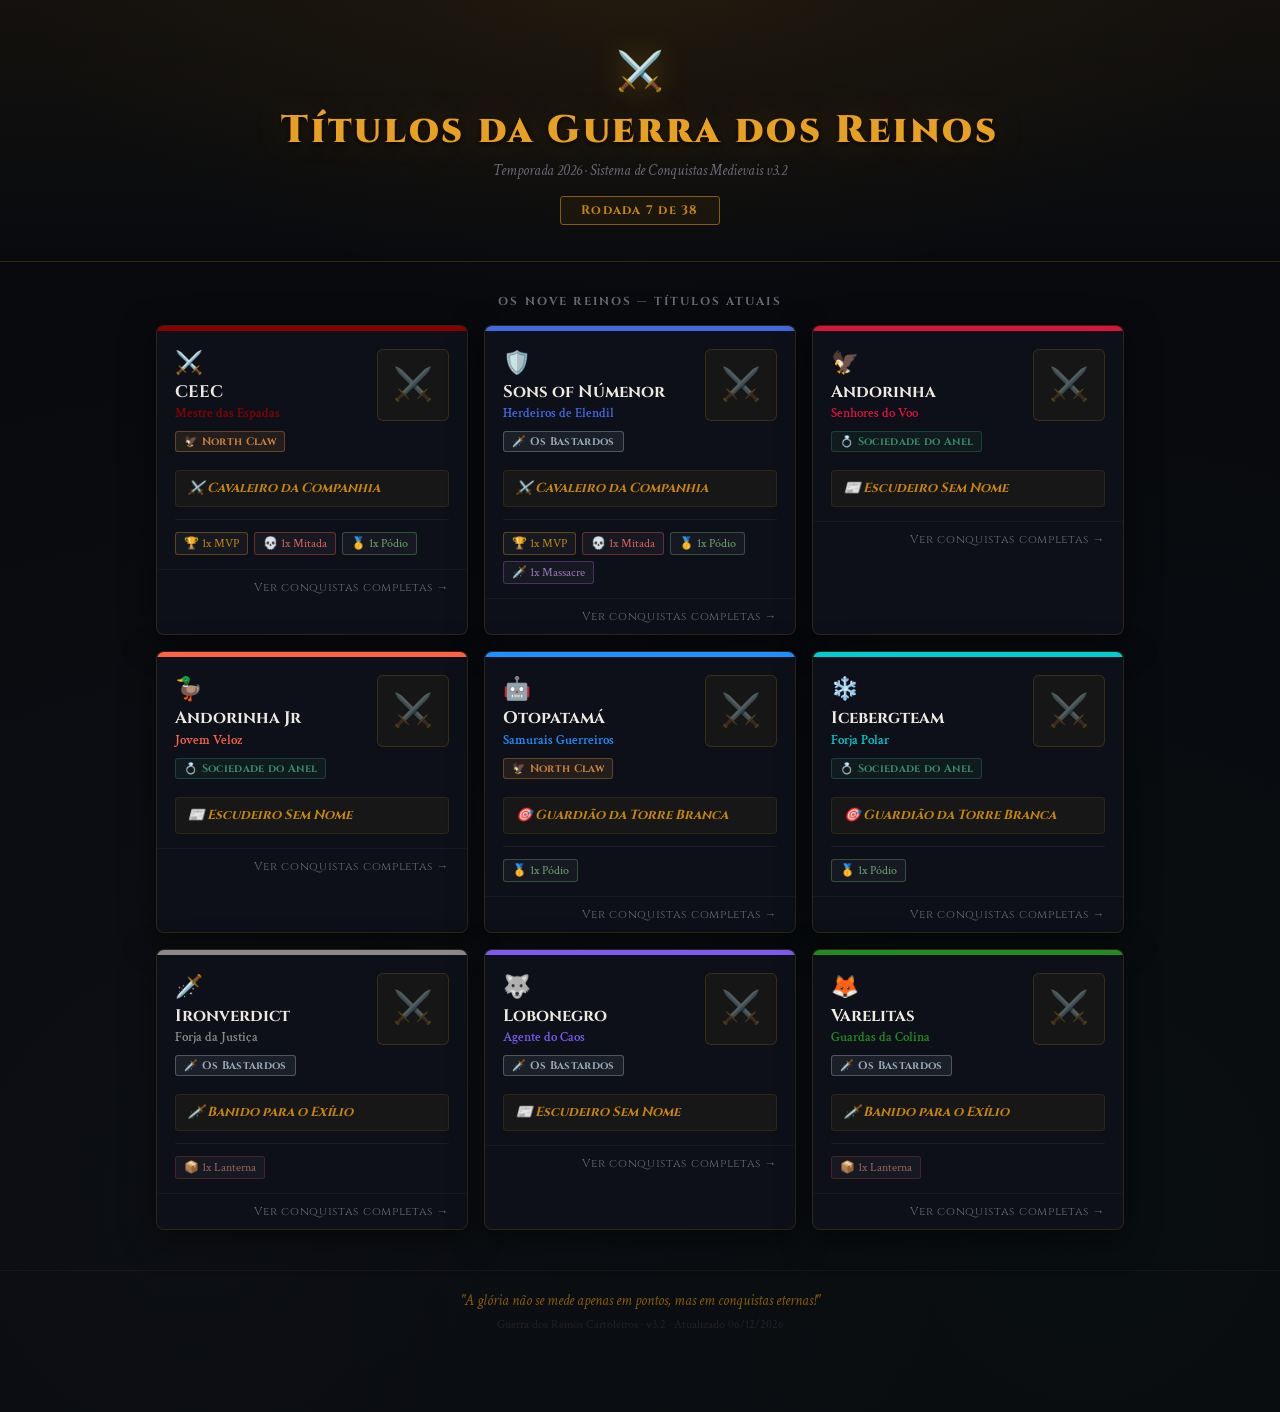
==== index.html @ 1400f655 "Add files via upload" ====
<!DOCTYPE html>
<html lang="pt-BR">
<head>
    <meta charset="UTF-8">
    <meta name="viewport" content="width=device-width, initial-scale=1.0">
    <meta name="theme-color" content="#080A0E">
    <title>👑 Títulos — Guerra dos Reinos</title>
    <link href="https://fonts.googleapis.com/css2?family=Cinzel:wght@400;700;900&family=Crimson+Text:ital,wght@0,400;0,600;1,400&display=swap" rel="stylesheet">
    <style>
        *, *::before, *::after { margin:0; padding:0; box-sizing:border-box; }
        :root {
            --amber: #C8860A; --amber-light: #E8A020; --amber-dim: #8A5C06;
            --bg-deep: #080A0E; --bg-card: rgba(14,17,26,0.98);
            --border: rgba(200,134,10,0.18);
            --text: #DDD5C8; --text-bright: #EDE8E0; --text-muted: #6B6878;
            --bastardos: #B0BEC5; --anel: #2E7A58;
        }
        body {
            font-family: 'Crimson Text', Georgia, serif;
            background: var(--bg-deep);
            background-image:
                radial-gradient(ellipse 80% 35% at 50% 0%, rgba(200,134,10,0.07) 0%, transparent 60%),
                radial-gradient(ellipse at 15% 85%, rgba(90,100,112,0.06) 0%, transparent 50%),
                radial-gradient(ellipse at 85% 85%, rgba(28,78,58,0.06) 0%, transparent 50%);
            color: var(--text); min-height: 100vh; padding-bottom: 60px;
        }

        /* LOADING */
        #loading {
            position:fixed; inset:0; background:var(--bg-deep);
            display:flex; flex-direction:column; align-items:center; justify-content:center;
            z-index:999; gap:16px;
        }
        .loading-icon { font-size:3em; animation:pulse 1.3s ease-in-out infinite; }
        .loading-text { font-family:'Cinzel',serif; color:var(--amber-light); font-size:.95em; letter-spacing:.12em; }
        @keyframes pulse { 0%,100%{opacity:1;transform:scale(1)} 50%{opacity:.4;transform:scale(.88)} }

        /* HEADER */
        header {
            text-align:center; padding:48px 20px 36px;
            border-bottom:1px solid var(--border);
            background: linear-gradient(180deg, rgba(200,134,10,0.06) 0%, transparent 100%);
        }
        .header-ornament { font-size:2.4em; margin-bottom:12px; filter:drop-shadow(0 0 14px rgba(200,134,10,0.45)); }
        h1 {
            font-family:'Cinzel',serif; font-size:clamp(1.5em,4vw,2.4em); font-weight:900;
            color:var(--amber-light); letter-spacing:.07em; line-height:1.15; margin-bottom:8px;
            text-shadow:0 0 40px rgba(232,160,32,.2), 0 2px 4px rgba(0,0,0,.8);
        }
        .header-sub { font-style:italic; color:var(--text-muted); font-size:.95em; }
        .header-round {
            display:inline-block; margin-top:16px;
            font-family:'Cinzel',serif; font-size:.78em; font-weight:700;
            color:var(--amber); border:1px solid var(--amber-dim);
            padding:5px 20px; border-radius:3px; letter-spacing:.1em;
            background:rgba(200,134,10,0.07);
        }

        /* SECTION LABEL */
        .section-label {
            font-family:'Cinzel',serif; font-size:.72em; font-weight:700;
            color:var(--text-muted); letter-spacing:.18em; text-transform:uppercase;
            text-align:center; padding:32px 20px 16px;
        }

        /* GRID */
        .grid {
            display:grid;
            grid-template-columns: repeat(auto-fill, minmax(280px, 1fr));
            gap:16px; padding:0 16px; max-width:1000px; margin:0 auto;
        }

        /* CARD */
        .lord-card {
            background:var(--bg-card);
            border:1px solid var(--border);
            border-radius:8px;
            overflow:hidden;
            cursor:pointer;
            transition:transform .2s, border-color .2s, box-shadow .2s;
            text-decoration:none; color:inherit;
            display:block;
            box-shadow:0 8px 32px rgba(0,0,0,0.5);
        }
        .lord-card:hover {
            transform:translateY(-3px);
            border-color:var(--amber-dim);
            box-shadow:0 12px 40px rgba(0,0,0,0.7), 0 0 20px rgba(200,134,10,0.08);
        }

        /* CARD HEADER STRIP */
        .card-strip {
            height:5px;
        }

        /* CARD BODY */
        .card-body { padding:18px 18px 14px; }

        /* TITLE IMAGE */
        .title-img-wrap {
            width:72px; height:72px; border-radius:6px;
            overflow:hidden; float:right; margin:0 0 10px 14px;
            border:1px solid rgba(200,134,10,0.2);
            background:rgba(200,134,10,0.05);
            display:flex; align-items:center; justify-content:center;
            flex-shrink:0;
        }
        .title-img-wrap img { width:100%; height:100%; object-fit:cover; display:block; }
        .title-img-placeholder { font-size:2em; opacity:.35; }

        .lord-avatar { font-size:1.4em; margin-bottom:4px; }
        .lord-name {
            font-family:'Cinzel',serif; font-size:1.05em; font-weight:700;
            color:var(--text-bright); margin-bottom:3px; line-height:1.2;
        }
        .lord-house { font-size:.82em; margin-bottom:8px; font-weight:600; }

        .alliance-tag {
            display:inline-block; font-size:.68em; font-family:'Cinzel',serif;
            padding:2px 8px; border-radius:3px; font-weight:700;
            letter-spacing:.03em; margin-bottom:10px;
        }
        .tag-bastardos { background:rgba(90,100,112,0.18); border:1px solid rgba(176,190,197,0.35); color:#9AAAB8; }
        .tag-anel      { background:rgba(28,78,58,0.18);  border:1px solid rgba(46,122,88,0.4);  color:#3A8A66; }
        .tag-northclaw { background:rgba(139,90,43,0.18); border:1px solid rgba(200,130,60,0.4); color:#C88040; }

        .current-title {
            clear:both;
            font-family:'Cinzel',serif; font-size:.82em; font-weight:700;
            color:var(--amber); font-style:italic;
            padding:9px 12px;
            background:rgba(200,134,10,0.06); border:1px solid rgba(200,134,10,0.14);
            border-radius:4px; margin-top:8px; line-height:1.3;
        }

        /* CONQUISTAS MINI BADGES */
        .conquistas-row {
            display:flex; gap:6px; flex-wrap:wrap; margin-top:12px;
            padding-top:12px; border-top:1px solid rgba(255,255,255,0.05);
        }
        .badge {
            font-size:.75em; padding:3px 8px; border-radius:3px;
            background:rgba(255,255,255,0.04); border:1px solid rgba(255,255,255,0.08);
            color:var(--text-muted); white-space:nowrap;
        }
        .badge.mvp    { border-color:rgba(200,134,10,0.4); color:var(--amber); }
        .badge.mitada { border-color:rgba(231,76,60,0.4);  color:#e06060; }
        .badge.podio  { border-color:rgba(100,160,100,0.4); color:#70a870; }
        .badge.rec    { border-color:rgba(74,144,226,0.4); color:#6aa8d8; }
        .badge.mas    { border-color:rgba(155,89,182,0.4); color:#a078c0; }
        .badge.lan    { border-color:rgba(150,50,50,0.4);  color:#a06060; }

        /* VER MAIS */
        .card-footer {
            padding:10px 18px;
            border-top:1px solid rgba(255,255,255,0.04);
            font-family:'Cinzel',serif; font-size:.72em; color:var(--text-muted);
            text-align:right; letter-spacing:.06em;
        }

        /* LOCKED STATE */
        .locked-banner {
            background:rgba(200,134,10,0.06); border:1px solid rgba(200,134,10,0.2);
            border-radius:6px; padding:14px 18px; margin:24px 16px 0;
            max-width:1000px; margin-left:auto; margin-right:auto;
            font-size:.9em; color:#9A8060; font-style:italic;
            line-height:1.5; text-align:center;
        }
        .locked-banner strong { font-style:normal; color:var(--amber-light); }

        /* FOOTER */
        footer {
            margin-top:40px; padding:20px; text-align:center;
            border-top:1px solid rgba(200,134,10,0.08);
        }
        .footer-quote { font-style:italic; color:var(--amber-dim); font-size:.95em; margin-bottom:6px; }
        .footer-info  { font-size:.78em; color:#242028; }

        /* BACK LINK */
        .back-link {
            display:inline-flex; align-items:center; gap:6px;
            font-family:'Cinzel',serif; font-size:.75em; color:var(--text-muted);
            text-decoration:none; padding:8px 16px; margin:20px 16px 0;
            border:1px solid rgba(255,255,255,0.06); border-radius:4px;
            transition:color .2s, border-color .2s;
        }
        .back-link:hover { color:var(--amber); border-color:var(--amber-dim); }
    </style>
</head>
<body>

<div id="loading">
    <div class="loading-icon">👑</div>
    <div class="loading-text">Convocando os Reinos...</div>
</div>

<header>
    <div class="header-ornament">⚔️</div>
    <h1>Títulos da Guerra dos Reinos</h1>
    <div class="header-sub">Temporada 2026 · Sistema de Conquistas Medievais v3.2</div>
    <div class="header-round" id="round-badge">Carregando...</div>
</header>

<div id="locked-msg" style="display:none">
    <div class="locked-banner">
        ⏳ Títulos e conquistas medievais ativam na <strong>Rodada 6</strong>. Aguardando início oficial.
    </div>
</div>

<div class="section-label">Os Nove Reinos — Títulos Atuais</div>

<div class="grid" id="cards-grid"></div>

<footer>
    <div class="footer-quote">"A glória não se mede apenas em pontos, mas em conquistas eternas!"</div>
    <div class="footer-info">Guerra dos Reinos Cartoleiros · v3.2 · <span id="last-updated"></span></div>
</footer>

<script>
// ═══════════════════════════════════════════════════
// CONFIGURAÇÃO
// ═══════════════════════════════════════════════════
const MEDIEVAL_START = 6;

const LORDS = [
    { name:'Icebergteam',     house:'Forja Polar',          avatar:'❄️',  color:'#00CED1', alliance:'anel'      },
    { name:'Sons of Númenor', house:'Herdeiros de Elendil',  avatar:'🛡️',  color:'#4169E1', alliance:'bastardos' },
    { name:'Ironverdict',     house:'Forja da Justiça',      avatar:'🗡️',  color:'#8a8a8a', alliance:'bastardos' },
    { name:'CEEC',            house:'Mestre das Espadas',    avatar:'⚔️',  color:'#8B0000', alliance:'northclaw' },
    { name:'Otopatamá',       house:'Samurais Guerreiros',   avatar:'🤖',  color:'#1E90FF', alliance:'northclaw' },
    { name:'Andorinha Jr',    house:'Jovem Veloz',           avatar:'🦆',  color:'#FF6347', alliance:'anel'      },
    { name:'Andorinha',       house:'Senhores do Voo',       avatar:'🦅',  color:'#DC143C', alliance:'anel'      },
    { name:'Varelitas',       house:'Guardas da Colina',     avatar:'🦊',  color:'#228B22', alliance:'bastardos' },
    { name:'Lobonegro',       house:'Agente do Caos',        avatar:'🐺',  color:'#7a5af0', alliance:'bastardos' },
];

const TITLES = {
    mvp:        [{min:15,t:'⚡ Portador de Glamdring'},{min:10,t:'🐉 O Rei que Voltou'},{min:7,t:'✨ Rei Coroado de Gondor'},{min:5,t:'👑 Herdeiro de Isildur'},{min:3,t:'🛡️ Senhor dos Cavaleiros de Rohan'},{min:1,t:'⚔️ Cavaleiro da Companhia'}],
    mitada:     [{min:10,t:'⚡ Portador da Espada de Fogo'},{min:7,t:'💎 Portador da Garra Longa'},{min:5,t:'🌟 Cavaleiro do Amanhecer'},{min:3,t:'⚔️ Empunhador de Andúril'},{min:1,t:'🔥 Portador da Ferroada'}],
    recuperacao:[{min:7,t:'🌟 Ressurgido das Trevas'},{min:5,t:'⚡ Jon Snow Ressuscitado'},{min:3,t:'🐉 Renascido no Fogo'},{min:1,t:'🦅 Cavaleiro do Corvo Branco'}],
    massacre:   [{min:7,t:'🐉 Terror de Westeros'},{min:5,t:'📱 Flagelo dos Reinos'},{min:3,t:'⚔️ O Senhor do Aço Negro'},{min:1,t:'🗡️ Conquistador de Terras'}],
    podio:      [{min:15,t:'💫 Protetor dos Sete Reinos'},{min:10,t:'🎖️ Mão do Rei'},{min:8,t:'💎 Lorde Comandante da Muralha'},{min:5,t:'🏅 Cavaleiro da Guarda Real'},{min:1,t:'🎯 Guardião da Torre Branca'}],
    lanterna:   [{min:10,t:'🕳️ Rei da Noite Eterna'},{min:7,t:'🌑 Prisioneiro de Mordor'},{min:5,t:'💀 Servo de Sauron'},{min:3,t:'⚰️ Habitante das Terras Sombrias'},{min:1,t:'🗡️ Banido para o Exílio'}],
};

// Mapeamento título → nome do arquivo de imagem
const TITLE_IMAGES = {
    '⚔️ Cavaleiro da Companhia':        'cavaleiro-da-companhia',
    '🛡️ Senhor dos Cavaleiros de Rohan': 'senhor-dos-cavaleiros-de-rohan',
    '👑 Herdeiro de Isildur':            'herdeiro-de-isildur',
    '✨ Rei Coroado de Gondor':           'rei-coroado-de-gondor',
    '🐉 O Rei que Voltou':               'o-rei-que-voltou',
    '⚡ Portador de Glamdring':           'portador-de-glamdring',
    '🎯 Guardião da Torre Branca':        'guardiao-da-torre-branca',
    '🏅 Cavaleiro da Guarda Real':        'cavaleiro-da-guarda-real',
    '💎 Lorde Comandante da Muralha':     'lorde-comandante-da-muralha',
    '🎖️ Mão do Rei':                     'mao-do-rei',
    '💫 Protetor dos Sete Reinos':        'protetor-dos-sete-reinos',
    '🔥 Portador da Ferroada':            'portador-da-ferroada',
    '⚔️ Empunhador de Andúril':           'empunhador-de-anduril',
    '🌟 Cavaleiro do Amanhecer':          'cavaleiro-do-amanhecer',
    '💎 Portador da Garra Longa':         'portador-da-garra-longa',
    '⚡ Portador da Espada de Fogo':      'portador-da-espada-de-fogo',
    '🗡️ Conquistador de Terras':          'conquistador-de-terras',
    '⚔️ O Senhor do Aço Negro':           'o-senhor-do-aco-negro',
    '📱 Flagelo dos Reinos':              'flagelo-dos-reinos',
    '🐉 Terror de Westeros':              'terror-de-westeros',
    '🦅 Cavaleiro do Corvo Branco':       'cavaleiro-do-corvo-branco',
    '🐉 Renascido no Fogo':               'renascido-no-fogo',
    '⚡ Jon Snow Ressuscitado':            'jon-snow-ressuscitado',
    '🌟 Ressurgido das Trevas':            'ressurgido-das-trevas',
    '🗡️ Banido para o Exílio':            'banido-para-o-exilio',
    '⚰️ Habitante das Terras Sombrias':   'habitante-das-terras-sombrias',
    '💀 Servo de Sauron':                 'servo-de-sauron',
    '🌑 Prisioneiro de Mordor':           'prisioneiro-de-mordor',
    '🕳️ Rei da Noite Eterna':             'rei-da-noite-eterna',
    '📰 Escudeiro Sem Nome':              'escudeiro-sem-nome',
};

function titleImageSlug(title) {
    return TITLE_IMAGES[title] || null;
}

function getTitle(type, count) {
    if (!count) return '';
    for (const e of TITLES[type]||[]) if (count >= e.min) return e.t;
    return '';
}

function getPrimaryTitle(lord) {
    return getTitle('mvp', lord.mvp) || getTitle('mitada', lord.mitada) ||
           getTitle('recuperacao', lord.recuperacao) || getTitle('massacre', lord.massacre) ||
           getTitle('podio', lord.podio) || getTitle('lanterna', lord.lanterna) ||
           '📰 Escudeiro Sem Nome';
}

// ═══════════════════════════════════════════════════
// PARSE & PROCESS (idêntico ao index.html)
// ═══════════════════════════════════════════════════
function parseCSV(text) {
    const rows = [];
    const lines = text.trim().split('\n');
    for (let i = 1; i < lines.length; i++) {
        const parts = lines[i].trim().split(',');
        if (parts.length < 3) continue;
        const rodada = parseInt(parts[0].trim());
        const time   = parts[1].trim();
        const pontos = parseFloat(parts[2].trim());
        if (!isNaN(rodada) && time && !isNaN(pontos)) rows.push({ rodada, time, pontos });
    }
    return rows;
}

function buildBattles(rows) {
    const map = {};
    rows.forEach(r => {
        if (!map[r.rodada]) map[r.rodada] = [];
        map[r.rodada].push({ name: r.time, points: r.pontos });
    });
    return Object.keys(map).map(Number).sort((a,b)=>a-b).map(week => ({
        week,
        results: map[week],
        medievalActive: week >= MEDIEVAL_START,
    }));
}

function processAll(BATTLES) {
    const ld = LORDS.map(l => ({...l,
        cartolaPoints:0, medievalPoints:0, totalPoints:0,
        mvp:0, podio:0, mitada:0, recuperacao:0, massacre:0, lanterna:0, bonusG2:0,
    }));
    const find = n => ld.find(l => l.name.toLowerCase().trim() === n.toLowerCase().trim());

    BATTLES.forEach(battle => {
        battle.results.forEach(r => {
            const lord = find(r.name); if (!lord) return;
            lord.cartolaPoints += r.points;
        });
    });

    const fullAcum = {}; LORDS.forEach(l => fullAcum[l.name]=0);
    const acumByRound = {};
    BATTLES.forEach(battle => {
        battle.results.forEach(r => fullAcum[r.name] = (fullAcum[r.name]||0) + r.points);
        acumByRound[battle.week] = {...fullAcum};
    });

    const activeRounds = BATTLES.filter(b => b.medievalActive);
    let prev = {};

    activeRounds.forEach((battle, idx) => {
        const sorted = [...battle.results].sort((a,b)=>b.points-a.points);
        const prevRound = BATTLES.find(b => b.week === battle.week - 1);
        let beforeSnap = {};
        if (prevRound) {
            beforeSnap = acumByRound[prevRound.week];
        } else {
            const prevInactive = BATTLES.filter(b => !b.medievalActive && b.week < battle.week);
            if (prevInactive.length) beforeSnap = acumByRound[Math.max(...prevInactive.map(b=>b.week))];
            else LORDS.forEach(l => beforeSnap[l.name]=0);
        }
        const afterSnap = acumByRound[battle.week];
        const rankB = Object.entries(beforeSnap).sort((a,b)=>b[1]-a[1]).map(e=>e[0]);
        const rankA = Object.entries(afterSnap ).sort((a,b)=>b[1]-a[1]).map(e=>e[0]);
        const posB  = {}; rankB.forEach((n,i) => posB[n]=i);
        const posA  = {}; rankA.forEach((n,i) => posA[n]=i);

        sorted.forEach((r, pos) => {
            const lord = find(r.name); if (!lord) return;
            if (pos===0 && r.points>0) lord.mvp++;
            if (pos===1||pos===2) lord.podio++;
            if (r.points>=80) {
                lord.mitada++;
                if      (r.points>=110) lord.bonusG2+=14;
                else if (r.points>=100) lord.bonusG2+=8;
                else if (r.points>=90)  lord.bonusG2+=4;
            }
            if (pos===sorted.length-1 && r.points>0) lord.lanterna++;
            if (idx>0 && (prev[r.name]||0)>0 && (r.points - prev[r.name])>=50) lord.recuperacao++;
            if (idx>0 && (posB[r.name]??999)>(posA[r.name]??999)) {
                let hm = false;
                LORDS.forEach(o => {
                    if (o.name===r.name) return;
                    if ((posB[r.name]??999)>(posB[o.name]??999) && (posA[r.name]??999)<(posA[o.name]??999))
                        if (((afterSnap[r.name]||0)-(afterSnap[o.name]||0))>=10) hm=true;
                });
                if (hm) lord.massacre++;
            }
        });
        battle.results.forEach(r => prev[r.name]=r.points);
    });

    const lastRound = BATTLES.length ? Math.max(...BATTLES.map(b=>b.week)) : 0;
    const locked = lastRound < MEDIEVAL_START;

    function calcMedieval(a) {
        let p = 0;
        const {mvp=0,podio=0,mitada=0,recuperacao=0,massacre=0,lanterna=0} = a;
        if      (mvp>=15) p+=200; else if(mvp>=10) p+=135; else if(mvp>=7) p+=95;
        else if (mvp>=5)  p+=65;  else if(mvp>=3)  p+=40;  else p+=mvp*10;
        if      (podio>=15) p+=75; else if(podio>=10) p+=45; else if(podio>=8) p+=34;
        else if (podio>=5)  p+=20; else p+=podio*3;
        if      (mitada>=10) p+=100; else if(mitada>=7) p+=70; else if(mitada>=5) p+=45;
        else if (mitada>=3)  p+=23;  else p+=mitada*5;
        if      (recuperacao>=7) p+=96; else if(recuperacao>=5) p+=65; else if(recuperacao>=3) p+=36;
        else p+=recuperacao*8;
        if      (massacre>=7) p+=62; else if(massacre>=5) p+=40; else if(massacre>=3) p+=22;
        else p+=massacre*6;
        if      (lanterna>=10) p-=100; else if(lanterna>=7) p-=70; else if(lanterna>=5) p-=45;
        else if (lanterna>=3)  p-=23;  else p-=lanterna*5;
        return p;
    }

    ld.forEach(lord => {
        lord.medievalPoints = locked ? 0 : calcMedieval(lord) + lord.bonusG2;
        lord.totalPoints = lord.cartolaPoints + lord.medievalPoints;
        lord.primaryTitle = locked ? '📰 Escudeiro Sem Nome' : getPrimaryTitle(lord);
        lord.locked = locked;
        lord.lastRound = lastRound;
    });

    return { lords: ld.sort((a,b)=>b.totalPoints-a.totalPoints), lastRound, locked };
}

// ═══════════════════════════════════════════════════
// RENDER
// ═══════════════════════════════════════════════════
function imgTag(title, size=72) {
    const slug = titleImageSlug(title);
    if (!slug) return `<div class="title-img-placeholder">⚔️</div>`;
    return `<img src="imagens/titulos/${slug}.jpg" alt="${title}"
                 onerror="this.parentElement.innerHTML='<div class=\\'title-img-placeholder\\'>⚔️</div>'"
                 loading="lazy">`;
}

function allianceTag(lord) {
    if (lord.alliance === 'bastardos')   return `<span class="alliance-tag tag-bastardos">🗡️ Os Bastardos</span>`;
    if (lord.alliance === 'northclaw')   return `<span class="alliance-tag tag-northclaw">🦅 North Claw</span>`;
    return `<span class="alliance-tag tag-anel">💍 Sociedade do Anel</span>`;
}

function badgeRow(lord) {
    const b = [];
    if (lord.mvp)        b.push(`<span class="badge mvp">🏆 ${lord.mvp}x MVP</span>`);
    if (lord.mitada)     b.push(`<span class="badge mitada">💀 ${lord.mitada}x Mitada</span>`);
    if (lord.podio)      b.push(`<span class="badge podio">🥇 ${lord.podio}x Pódio</span>`);
    if (lord.recuperacao)b.push(`<span class="badge rec">📈 ${lord.recuperacao}x Recup.</span>`);
    if (lord.massacre)   b.push(`<span class="badge mas">🗡️ ${lord.massacre}x Massacre</span>`);
    if (lord.lanterna)   b.push(`<span class="badge lan">📦 ${lord.lanterna}x Lanterna</span>`);
    return b.length ? `<div class="conquistas-row">${b.join('')}</div>` : '';
}

function renderCards(data) {
    const { lords, lastRound, locked } = data;
    document.getElementById('round-badge').textContent = `Rodada ${lastRound} de 38`;
    document.getElementById('last-updated').textContent = 'Atualizado ' + new Date().toLocaleDateString('pt-BR');
    if (locked) document.getElementById('locked-msg').style.display = 'block';

    const grid = document.getElementById('cards-grid');
    grid.innerHTML = lords.map(lord => `
        <a class="lord-card" href="time.html?time=${encodeURIComponent(lord.name)}" style="--lord-color:${lord.color}">
            <div class="card-strip" style="background:${lord.color}"></div>
            <div class="card-body">
                <div class="title-img-wrap">${imgTag(lord.primaryTitle)}</div>
                <div class="lord-avatar">${lord.avatar}</div>
                <div class="lord-name">${lord.name}</div>
                <div class="lord-house" style="color:${lord.color}">${lord.house}</div>
                ${allianceTag(lord)}
                <div class="current-title">${lord.primaryTitle}</div>
                ${locked ? '' : badgeRow(lord)}
            </div>
            <div class="card-footer">Ver conquistas completas →</div>
        </a>
    `).join('');
}

// ═══════════════════════════════════════════════════
// INIT
// ═══════════════════════════════════════════════════
async function init() {
    try {
        const res = await fetch('dados.csv?v=' + Date.now());
        if (!res.ok) throw new Error(`HTTP ${res.status}`);
        const csv = await res.text();
        const rows = parseCSV(csv);
        if (!rows.length) throw new Error('dados.csv vazio.');
        const BATTLES = buildBattles(rows);
        const data = processAll(BATTLES);
        renderCards(data);
        document.getElementById('loading').style.display = 'none';
    } catch(err) {
        document.getElementById('loading').innerHTML = `
            <div style="font-size:2em">🏚️</div>
            <div style="font-family:Cinzel,serif;color:#e74c3c;font-size:1.1em">Erro ao carregar dados</div>
            <div style="color:#6B6878;font-size:.9em;max-width:300px;text-align:center;line-height:1.6">${err.message}</div>`;
    }
}
document.addEventListener('DOMContentLoaded', init);
</script>
</body>
</html>
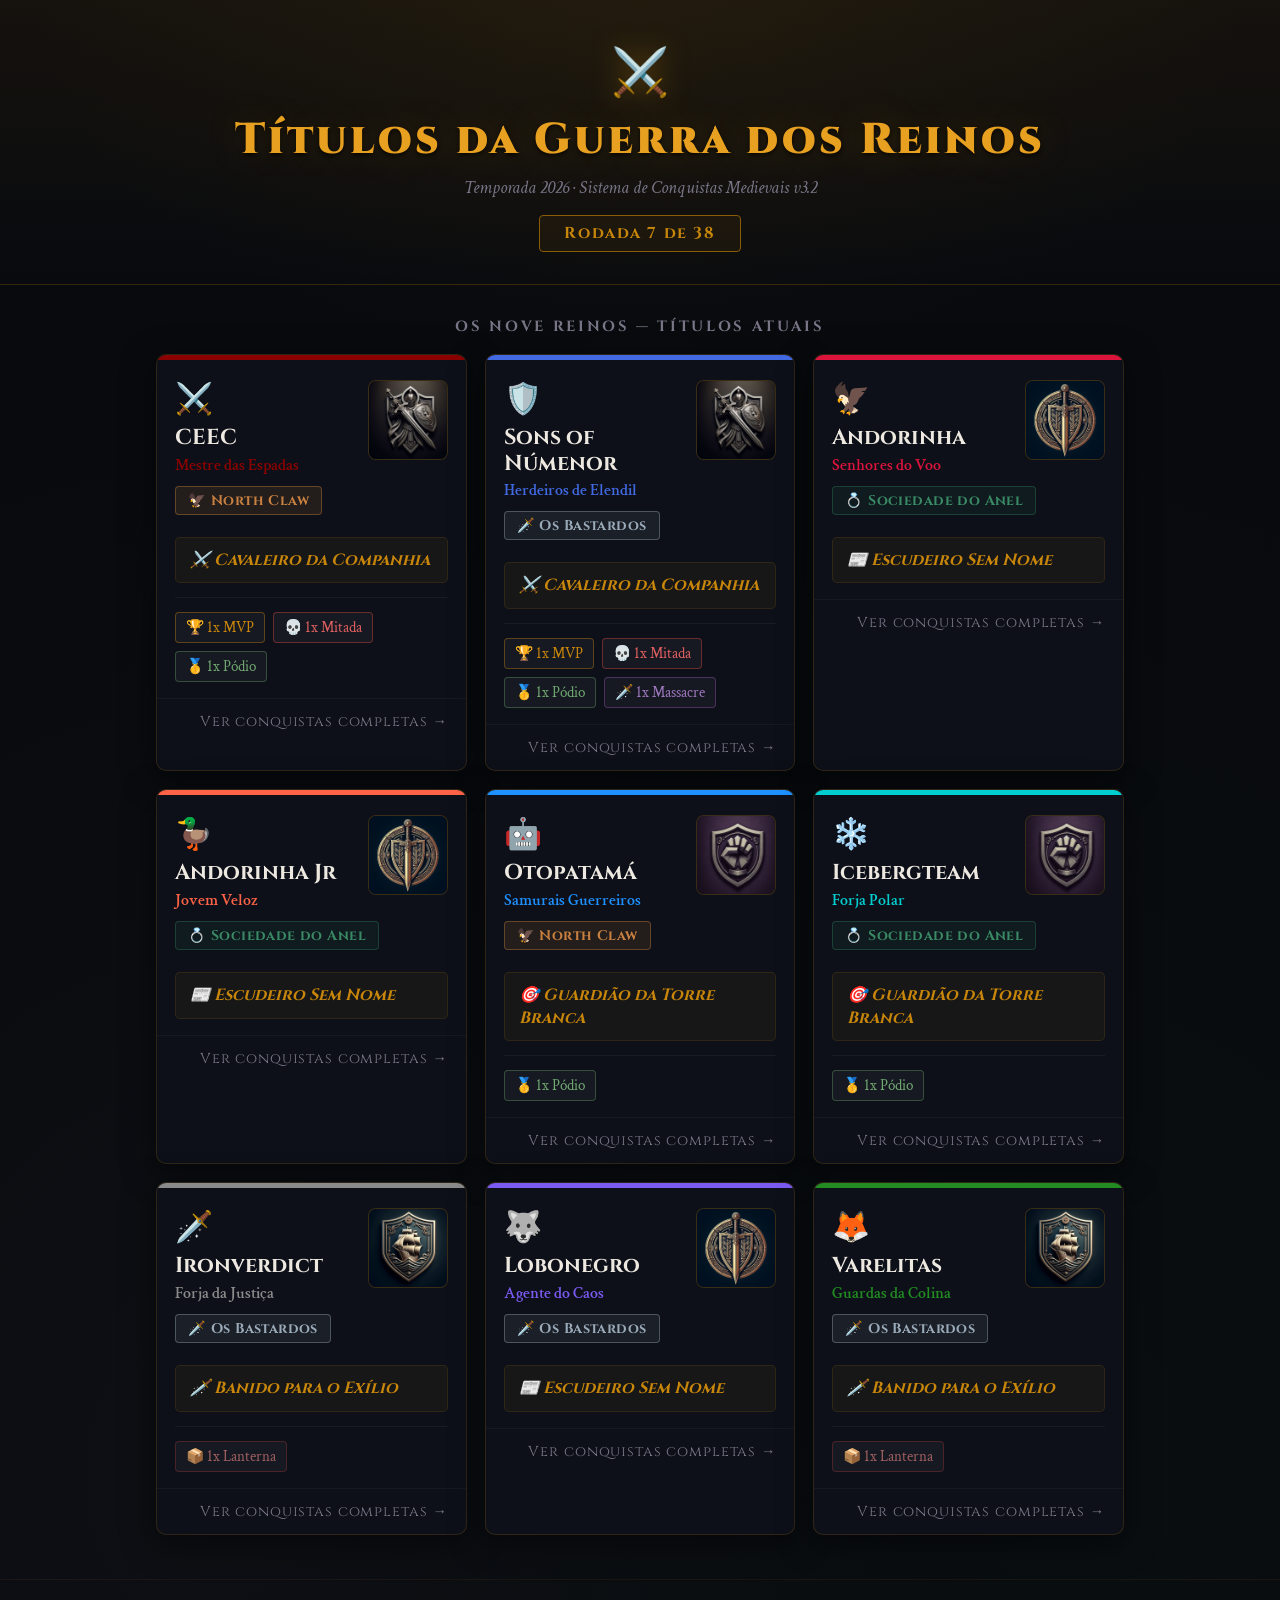
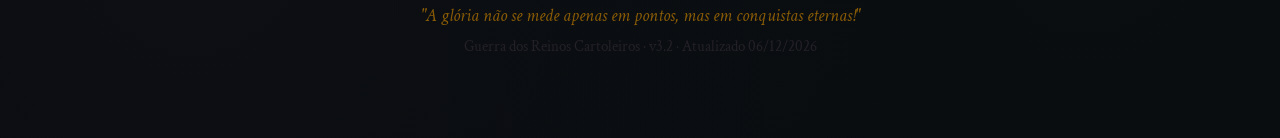
==== commit 90aa540a: "Add files via upload" ====
--- a/index.html
+++ b/index.html
@@ -12,8 +12,7 @@
             --amber: #C8860A; --amber-light: #E8A020; --amber-dim: #8A5C06;
             --bg-deep: #080A0E; --bg-card: rgba(14,17,26,0.98);
             --border: rgba(200,134,10,0.18);
-            --text: #DDD5C8; --text-bright: #EDE8E0; --text-muted: #6B6878;
-            --bastardos: #B0BEC5; --anel: #2E7A58;
+            --text: #DDD5C8; --text-bright: #EDE8E0; --text-muted: #7A7688;
         }
         body {
             font-family: 'Crimson Text', Georgia, serif;
@@ -23,102 +22,100 @@
                 radial-gradient(ellipse at 15% 85%, rgba(90,100,112,0.06) 0%, transparent 50%),
                 radial-gradient(ellipse at 85% 85%, rgba(28,78,58,0.06) 0%, transparent 50%);
             color: var(--text); min-height: 100vh; padding-bottom: 60px;
+            font-size: 18px;
         }
 
         /* LOADING */
         #loading {
             position:fixed; inset:0; background:var(--bg-deep);
             display:flex; flex-direction:column; align-items:center; justify-content:center;
-            z-index:999; gap:16px;
-        }
-        .loading-icon { font-size:3em; animation:pulse 1.3s ease-in-out infinite; }
-        .loading-text { font-family:'Cinzel',serif; color:var(--amber-light); font-size:.95em; letter-spacing:.12em; }
+            z-index:999; gap:18px;
+        }
+        .loading-icon { font-size:3.5em; animation:pulse 1.3s ease-in-out infinite; }
+        .loading-text { font-family:'Cinzel',serif; color:var(--amber-light); font-size:1.1em; letter-spacing:.12em; }
         @keyframes pulse { 0%,100%{opacity:1;transform:scale(1)} 50%{opacity:.4;transform:scale(.88)} }
 
         /* HEADER */
         header {
-            text-align:center; padding:48px 20px 36px;
-            border-bottom:1px solid var(--border);
-            background: linear-gradient(180deg, rgba(200,134,10,0.06) 0%, transparent 100%);
-        }
-        .header-ornament { font-size:2.4em; margin-bottom:12px; filter:drop-shadow(0 0 14px rgba(200,134,10,0.45)); }
+            text-align: center;
+            padding: 44px 20px 32px;
+            border-bottom: 1px solid var(--border);
+            background: linear-gradient(180deg, rgba(200,134,10,0.07) 0%, transparent 100%);
+        }
+        .header-ornament { font-size:2.6em; margin-bottom:12px; filter:drop-shadow(0 0 14px rgba(200,134,10,0.45)); }
         h1 {
-            font-family:'Cinzel',serif; font-size:clamp(1.5em,4vw,2.4em); font-weight:900;
-            color:var(--amber-light); letter-spacing:.07em; line-height:1.15; margin-bottom:8px;
+            font-family:'Cinzel',serif; font-size:clamp(1.7em,5vw,2.4em); font-weight:900;
+            color:var(--amber-light); letter-spacing:.07em; line-height:1.15; margin-bottom:10px;
             text-shadow:0 0 40px rgba(232,160,32,.2), 0 2px 4px rgba(0,0,0,.8);
         }
-        .header-sub { font-style:italic; color:var(--text-muted); font-size:.95em; }
+        .header-sub { font-style:italic; color:var(--text-muted); font-size:1em; }
         .header-round {
             display:inline-block; margin-top:16px;
-            font-family:'Cinzel',serif; font-size:.78em; font-weight:700;
+            font-family:'Cinzel',serif; font-size:.88em; font-weight:700;
             color:var(--amber); border:1px solid var(--amber-dim);
-            padding:5px 20px; border-radius:3px; letter-spacing:.1em;
+            padding:7px 24px; border-radius:4px; letter-spacing:.1em;
             background:rgba(200,134,10,0.07);
         }
 
         /* SECTION LABEL */
         .section-label {
-            font-family:'Cinzel',serif; font-size:.72em; font-weight:700;
+            font-family:'Cinzel',serif; font-size:.82em; font-weight:700;
             color:var(--text-muted); letter-spacing:.18em; text-transform:uppercase;
-            text-align:center; padding:32px 20px 16px;
+            text-align:center; padding:32px 20px 18px;
         }
 
         /* GRID */
         .grid {
             display:grid;
-            grid-template-columns: repeat(auto-fill, minmax(280px, 1fr));
-            gap:16px; padding:0 16px; max-width:1000px; margin:0 auto;
+            grid-template-columns: repeat(auto-fill, minmax(300px, 1fr));
+            gap:18px; padding:0 16px; max-width:1000px; margin:0 auto;
+        }
+        @media (max-width:500px) {
+            .grid { grid-template-columns:1fr; gap:14px; }
         }
 
         /* CARD */
         .lord-card {
             background:var(--bg-card);
             border:1px solid var(--border);
-            border-radius:8px;
+            border-radius:10px;
             overflow:hidden;
             cursor:pointer;
             transition:transform .2s, border-color .2s, box-shadow .2s;
             text-decoration:none; color:inherit;
             display:block;
             box-shadow:0 8px 32px rgba(0,0,0,0.5);
-        }
-        .lord-card:hover {
-            transform:translateY(-3px);
-            border-color:var(--amber-dim);
-            box-shadow:0 12px 40px rgba(0,0,0,0.7), 0 0 20px rgba(200,134,10,0.08);
-        }
-
-        /* CARD HEADER STRIP */
-        .card-strip {
-            height:5px;
-        }
-
-        /* CARD BODY */
-        .card-body { padding:18px 18px 14px; }
+            -webkit-tap-highlight-color: transparent;
+        }
+        .lord-card:active { transform:scale(0.98); border-color:var(--amber-dim); }
+
+        .card-strip { height:5px; }
+
+        .card-body { padding:20px 18px 16px; }
 
         /* TITLE IMAGE */
         .title-img-wrap {
-            width:72px; height:72px; border-radius:6px;
-            overflow:hidden; float:right; margin:0 0 10px 14px;
+            width:80px; height:80px; border-radius:8px;
+            overflow:hidden; float:right; margin:0 0 12px 16px;
             border:1px solid rgba(200,134,10,0.2);
             background:rgba(200,134,10,0.05);
             display:flex; align-items:center; justify-content:center;
             flex-shrink:0;
         }
-        .title-img-wrap img { width:100%; height:100%; object-fit:cover; display:block; }
-        .title-img-placeholder { font-size:2em; opacity:.35; }
-
-        .lord-avatar { font-size:1.4em; margin-bottom:4px; }
+        .title-img-wrap img { width:100%; height:100%; object-fit:contain; display:block; }
+        .title-img-placeholder { font-size:2.2em; opacity:.3; }
+
+        .lord-avatar { font-size:1.7em; margin-bottom:5px; }
         .lord-name {
-            font-family:'Cinzel',serif; font-size:1.05em; font-weight:700;
-            color:var(--text-bright); margin-bottom:3px; line-height:1.2;
-        }
-        .lord-house { font-size:.82em; margin-bottom:8px; font-weight:600; }
+            font-family:'Cinzel',serif; font-size:1.2em; font-weight:700;
+            color:var(--text-bright); margin-bottom:4px; line-height:1.2;
+        }
+        .lord-house { font-size:.9em; margin-bottom:10px; font-weight:600; }
 
         .alliance-tag {
-            display:inline-block; font-size:.68em; font-family:'Cinzel',serif;
-            padding:2px 8px; border-radius:3px; font-weight:700;
-            letter-spacing:.03em; margin-bottom:10px;
+            display:inline-block; font-size:.78em; font-family:'Cinzel',serif;
+            padding:4px 12px; border-radius:4px; font-weight:700;
+            letter-spacing:.03em; margin-bottom:12px;
         }
         .tag-bastardos { background:rgba(90,100,112,0.18); border:1px solid rgba(176,190,197,0.35); color:#9AAAB8; }
         .tag-anel      { background:rgba(28,78,58,0.18);  border:1px solid rgba(46,122,88,0.4);  color:#3A8A66; }
@@ -126,20 +123,20 @@
 
         .current-title {
             clear:both;
-            font-family:'Cinzel',serif; font-size:.82em; font-weight:700;
+            font-family:'Cinzel',serif; font-size:.9em; font-weight:700;
             color:var(--amber); font-style:italic;
-            padding:9px 12px;
+            padding:11px 14px;
             background:rgba(200,134,10,0.06); border:1px solid rgba(200,134,10,0.14);
-            border-radius:4px; margin-top:8px; line-height:1.3;
-        }
-
-        /* CONQUISTAS MINI BADGES */
+            border-radius:5px; margin-top:10px; line-height:1.4;
+        }
+
+        /* BADGES */
         .conquistas-row {
-            display:flex; gap:6px; flex-wrap:wrap; margin-top:12px;
-            padding-top:12px; border-top:1px solid rgba(255,255,255,0.05);
+            display:flex; gap:8px; flex-wrap:wrap; margin-top:14px;
+            padding-top:14px; border-top:1px solid rgba(255,255,255,0.05);
         }
         .badge {
-            font-size:.75em; padding:3px 8px; border-radius:3px;
+            font-size:.82em; padding:5px 10px; border-radius:4px;
             background:rgba(255,255,255,0.04); border:1px solid rgba(255,255,255,0.08);
             color:var(--text-muted); white-space:nowrap;
         }
@@ -152,39 +149,29 @@
 
         /* VER MAIS */
         .card-footer {
-            padding:10px 18px;
+            padding:13px 18px;
             border-top:1px solid rgba(255,255,255,0.04);
-            font-family:'Cinzel',serif; font-size:.72em; color:var(--text-muted);
+            font-family:'Cinzel',serif; font-size:.8em; color:var(--text-muted);
             text-align:right; letter-spacing:.06em;
         }
 
-        /* LOCKED STATE */
+        /* LOCKED */
         .locked-banner {
             background:rgba(200,134,10,0.06); border:1px solid rgba(200,134,10,0.2);
-            border-radius:6px; padding:14px 18px; margin:24px 16px 0;
+            border-radius:8px; padding:16px 20px; margin:24px 16px 0;
             max-width:1000px; margin-left:auto; margin-right:auto;
-            font-size:.9em; color:#9A8060; font-style:italic;
-            line-height:1.5; text-align:center;
+            font-size:1em; color:#9A8060; font-style:italic;
+            line-height:1.6; text-align:center;
         }
         .locked-banner strong { font-style:normal; color:var(--amber-light); }
 
         /* FOOTER */
         footer {
-            margin-top:40px; padding:20px; text-align:center;
+            margin-top:44px; padding:22px; text-align:center;
             border-top:1px solid rgba(200,134,10,0.08);
         }
-        .footer-quote { font-style:italic; color:var(--amber-dim); font-size:.95em; margin-bottom:6px; }
-        .footer-info  { font-size:.78em; color:#242028; }
-
-        /* BACK LINK */
-        .back-link {
-            display:inline-flex; align-items:center; gap:6px;
-            font-family:'Cinzel',serif; font-size:.75em; color:var(--text-muted);
-            text-decoration:none; padding:8px 16px; margin:20px 16px 0;
-            border:1px solid rgba(255,255,255,0.06); border-radius:4px;
-            transition:color .2s, border-color .2s;
-        }
-        .back-link:hover { color:var(--amber); border-color:var(--amber-dim); }
+        .footer-quote { font-style:italic; color:var(--amber-dim); font-size:1em; margin-bottom:8px; line-height:1.5; }
+        .footer-info  { font-size:.82em; color:#242028; }
     </style>
 </head>
 <body>
@@ -217,9 +204,6 @@
 </footer>
 
 <script>
-// ═══════════════════════════════════════════════════
-// CONFIGURAÇÃO
-// ═══════════════════════════════════════════════════
 const MEDIEVAL_START = 6;
 
 const LORDS = [
@@ -243,7 +227,6 @@
     lanterna:   [{min:10,t:'🕳️ Rei da Noite Eterna'},{min:7,t:'🌑 Prisioneiro de Mordor'},{min:5,t:'💀 Servo de Sauron'},{min:3,t:'⚰️ Habitante das Terras Sombrias'},{min:1,t:'🗡️ Banido para o Exílio'}],
 };
 
-// Mapeamento título → nome do arquivo de imagem
 const TITLE_IMAGES = {
     '⚔️ Cavaleiro da Companhia':        'cavaleiro-da-companhia',
     '🛡️ Senhor dos Cavaleiros de Rohan': 'senhor-dos-cavaleiros-de-rohan',
@@ -277,9 +260,7 @@
     '📰 Escudeiro Sem Nome':              'escudeiro-sem-nome',
 };
 
-function titleImageSlug(title) {
-    return TITLE_IMAGES[title] || null;
-}
+function titleImageSlug(title) { return TITLE_IMAGES[title] || null; }
 
 function getTitle(type, count) {
     if (!count) return '';
@@ -288,15 +269,11 @@
 }
 
 function getPrimaryTitle(lord) {
-    return getTitle('mvp', lord.mvp) || getTitle('mitada', lord.mitada) ||
-           getTitle('recuperacao', lord.recuperacao) || getTitle('massacre', lord.massacre) ||
-           getTitle('podio', lord.podio) || getTitle('lanterna', lord.lanterna) ||
-           '📰 Escudeiro Sem Nome';
-}
-
-// ═══════════════════════════════════════════════════
-// PARSE & PROCESS (idêntico ao index.html)
-// ═══════════════════════════════════════════════════
+    return getTitle('mvp',lord.mvp)||getTitle('mitada',lord.mitada)||
+           getTitle('recuperacao',lord.recuperacao)||getTitle('massacre',lord.massacre)||
+           getTitle('podio',lord.podio)||getTitle('lanterna',lord.lanterna)||'📰 Escudeiro Sem Nome';
+}
+
 function parseCSV(text) {
     const rows = [];
     const lines = text.trim().split('\n');
@@ -318,9 +295,7 @@
         map[r.rodada].push({ name: r.time, points: r.pontos });
     });
     return Object.keys(map).map(Number).sort((a,b)=>a-b).map(week => ({
-        week,
-        results: map[week],
-        medievalActive: week >= MEDIEVAL_START,
+        week, results: map[week], medievalActive: week >= MEDIEVAL_START,
     }));
 }
 
@@ -416,37 +391,33 @@
         lord.totalPoints = lord.cartolaPoints + lord.medievalPoints;
         lord.primaryTitle = locked ? '📰 Escudeiro Sem Nome' : getPrimaryTitle(lord);
         lord.locked = locked;
-        lord.lastRound = lastRound;
     });
 
     return { lords: ld.sort((a,b)=>b.totalPoints-a.totalPoints), lastRound, locked };
 }
 
-// ═══════════════════════════════════════════════════
-// RENDER
-// ═══════════════════════════════════════════════════
-function imgTag(title, size=72) {
+function imgTag(title) {
     const slug = titleImageSlug(title);
     if (!slug) return `<div class="title-img-placeholder">⚔️</div>`;
     return `<img src="imagens/titulos/${slug}.jpg" alt="${title}"
                  onerror="this.parentElement.innerHTML='<div class=\\'title-img-placeholder\\'>⚔️</div>'"
-                 loading="lazy">`;
+                 loading="lazy" style="width:100%;height:100%;object-fit:contain">`;
 }
 
 function allianceTag(lord) {
-    if (lord.alliance === 'bastardos')   return `<span class="alliance-tag tag-bastardos">🗡️ Os Bastardos</span>`;
-    if (lord.alliance === 'northclaw')   return `<span class="alliance-tag tag-northclaw">🦅 North Claw</span>`;
+    if (lord.alliance === 'bastardos') return `<span class="alliance-tag tag-bastardos">🗡️ Os Bastardos</span>`;
+    if (lord.alliance === 'northclaw') return `<span class="alliance-tag tag-northclaw">🦅 North Claw</span>`;
     return `<span class="alliance-tag tag-anel">💍 Sociedade do Anel</span>`;
 }
 
 function badgeRow(lord) {
     const b = [];
-    if (lord.mvp)        b.push(`<span class="badge mvp">🏆 ${lord.mvp}x MVP</span>`);
-    if (lord.mitada)     b.push(`<span class="badge mitada">💀 ${lord.mitada}x Mitada</span>`);
-    if (lord.podio)      b.push(`<span class="badge podio">🥇 ${lord.podio}x Pódio</span>`);
-    if (lord.recuperacao)b.push(`<span class="badge rec">📈 ${lord.recuperacao}x Recup.</span>`);
-    if (lord.massacre)   b.push(`<span class="badge mas">🗡️ ${lord.massacre}x Massacre</span>`);
-    if (lord.lanterna)   b.push(`<span class="badge lan">📦 ${lord.lanterna}x Lanterna</span>`);
+    if (lord.mvp)         b.push(`<span class="badge mvp">🏆 ${lord.mvp}x MVP</span>`);
+    if (lord.mitada)      b.push(`<span class="badge mitada">💀 ${lord.mitada}x Mitada</span>`);
+    if (lord.podio)       b.push(`<span class="badge podio">🥇 ${lord.podio}x Pódio</span>`);
+    if (lord.recuperacao) b.push(`<span class="badge rec">📈 ${lord.recuperacao}x Recup.</span>`);
+    if (lord.massacre)    b.push(`<span class="badge mas">🗡️ ${lord.massacre}x Massacre</span>`);
+    if (lord.lanterna)    b.push(`<span class="badge lan">📦 ${lord.lanterna}x Lanterna</span>`);
     return b.length ? `<div class="conquistas-row">${b.join('')}</div>` : '';
 }
 
@@ -458,7 +429,7 @@
 
     const grid = document.getElementById('cards-grid');
     grid.innerHTML = lords.map(lord => `
-        <a class="lord-card" href="time.html?time=${encodeURIComponent(lord.name)}" style="--lord-color:${lord.color}">
+        <a class="lord-card" href="time.html?time=${encodeURIComponent(lord.name)}">
             <div class="card-strip" style="background:${lord.color}"></div>
             <div class="card-body">
                 <div class="title-img-wrap">${imgTag(lord.primaryTitle)}</div>
@@ -474,9 +445,6 @@
     `).join('');
 }
 
-// ═══════════════════════════════════════════════════
-// INIT
-// ═══════════════════════════════════════════════════
 async function init() {
     try {
         const res = await fetch('dados.csv?v=' + Date.now());
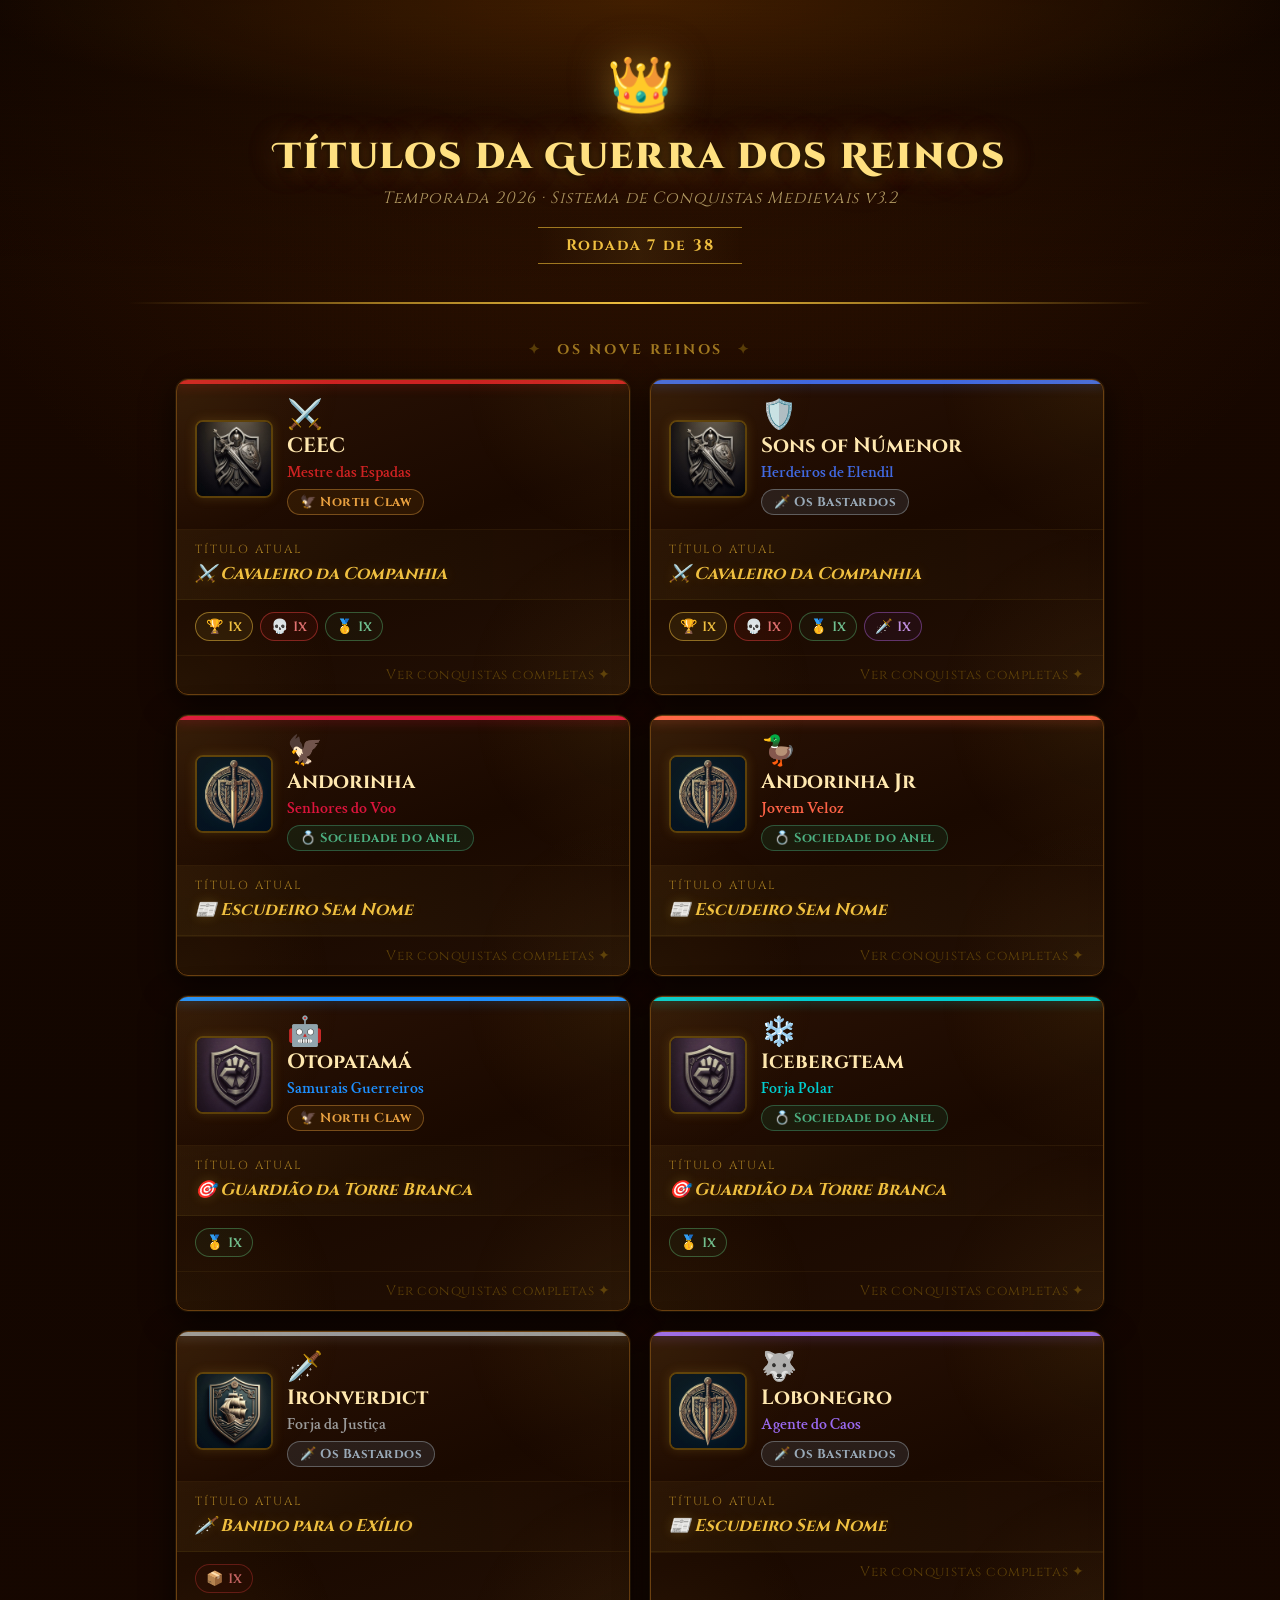
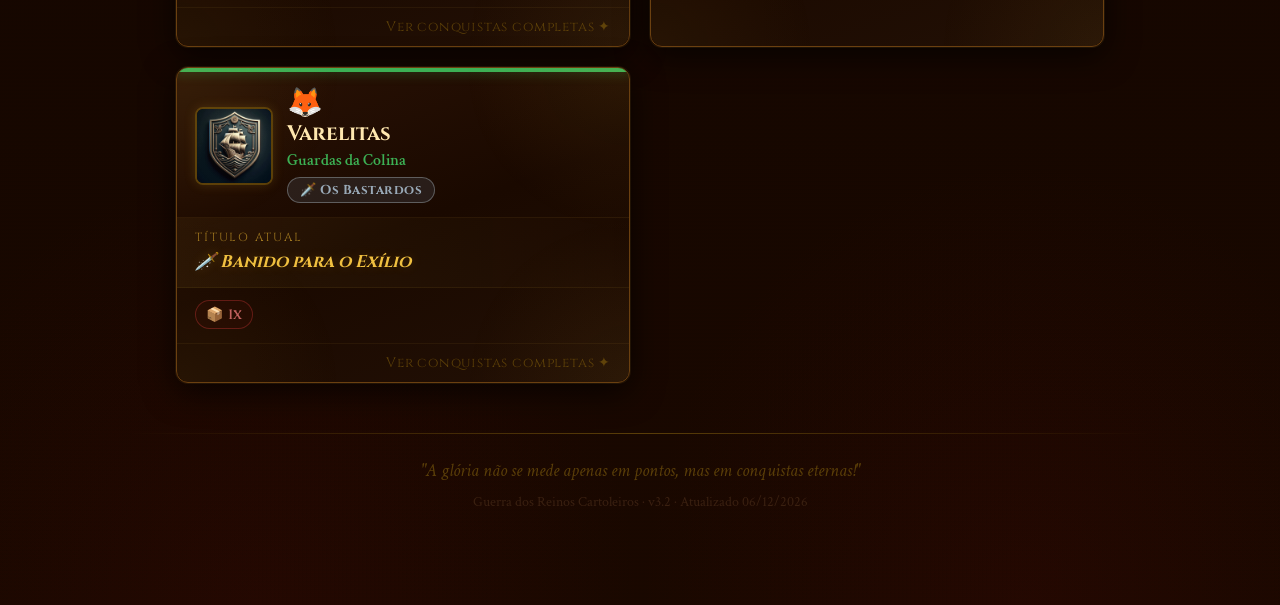
==== commit bb912319: "Add files via upload" ====
--- a/index.html
+++ b/index.html
@@ -3,198 +3,309 @@
 <head>
     <meta charset="UTF-8">
     <meta name="viewport" content="width=device-width, initial-scale=1.0">
-    <meta name="theme-color" content="#080A0E">
+    <meta name="theme-color" content="#1A0A00">
     <title>👑 Títulos — Guerra dos Reinos</title>
-    <link href="https://fonts.googleapis.com/css2?family=Cinzel:wght@400;700;900&family=Crimson+Text:ital,wght@0,400;0,600;1,400&display=swap" rel="stylesheet">
+    <link href="https://fonts.googleapis.com/css2?family=Cinzel+Decorative:wght@400;700;900&family=Cinzel:wght@400;600;700&family=Crimson+Text:ital,wght@0,400;0,600;1,400&display=swap" rel="stylesheet">
     <style>
         *, *::before, *::after { margin:0; padding:0; box-sizing:border-box; }
+
         :root {
-            --amber: #C8860A; --amber-light: #E8A020; --amber-dim: #8A5C06;
-            --bg-deep: #080A0E; --bg-card: rgba(14,17,26,0.98);
-            --border: rgba(200,134,10,0.18);
-            --text: #DDD5C8; --text-bright: #EDE8E0; --text-muted: #7A7688;
-        }
+            --gold:        #F0C040;
+            --gold-bright: #FFE080;
+            --gold-dim:    #A07820;
+            --gold-dark:   #5A3E08;
+            --red-deep:    #6B0F0F;
+            --red-mid:     #8B1A1A;
+            --brown-rich:  #2A1506;
+            --brown-mid:   #3D1F08;
+            --brown-light: #5C3010;
+            --parchment:   #E8D5A0;
+            --parchment-dim:#B09860;
+            --text-bright: #FFE8B0;
+            --text:        #D4B878;
+            --text-muted:  #8A7040;
+            --card-bg:     #1E0C02;
+            --card-border: #6B4010;
+            --glow-gold:   rgba(240,192,64,0.25);
+            --glow-red:    rgba(180,30,30,0.3);
+            --bastardos:   #B0BEC5;
+            --anel:        #4CAF80;
+            --northclaw:   #E8A040;
+        }
+
         body {
             font-family: 'Crimson Text', Georgia, serif;
-            background: var(--bg-deep);
+            background: var(--brown-rich);
             background-image:
-                radial-gradient(ellipse 80% 35% at 50% 0%, rgba(200,134,10,0.07) 0%, transparent 60%),
-                radial-gradient(ellipse at 15% 85%, rgba(90,100,112,0.06) 0%, transparent 50%),
-                radial-gradient(ellipse at 85% 85%, rgba(28,78,58,0.06) 0%, transparent 50%);
-            color: var(--text); min-height: 100vh; padding-bottom: 60px;
+                /* stone texture via gradients */
+                repeating-linear-gradient(0deg, transparent, transparent 2px, rgba(0,0,0,0.03) 2px, rgba(0,0,0,0.03) 4px),
+                repeating-linear-gradient(90deg, transparent, transparent 2px, rgba(0,0,0,0.02) 2px, rgba(0,0,0,0.02) 4px),
+                radial-gradient(ellipse 100% 50% at 50% 0%, rgba(180,80,0,0.18) 0%, transparent 60%),
+                radial-gradient(ellipse 60% 40% at 20% 100%, rgba(100,10,10,0.15) 0%, transparent 50%),
+                radial-gradient(ellipse 60% 40% at 80% 100%, rgba(100,10,10,0.15) 0%, transparent 50%),
+                linear-gradient(180deg, #1A0800 0%, #130600 50%, #1A0800 100%);
+            color: var(--text);
+            min-height: 100vh;
+            padding-bottom: 70px;
             font-size: 18px;
         }
 
-        /* LOADING */
+        /* ── LOADING ── */
         #loading {
-            position:fixed; inset:0; background:var(--bg-deep);
+            position:fixed; inset:0;
+            background: linear-gradient(135deg, #1A0800, #0D0400);
             display:flex; flex-direction:column; align-items:center; justify-content:center;
-            z-index:999; gap:18px;
-        }
-        .loading-icon { font-size:3.5em; animation:pulse 1.3s ease-in-out infinite; }
-        .loading-text { font-family:'Cinzel',serif; color:var(--amber-light); font-size:1.1em; letter-spacing:.12em; }
-        @keyframes pulse { 0%,100%{opacity:1;transform:scale(1)} 50%{opacity:.4;transform:scale(.88)} }
-
-        /* HEADER */
+            z-index:999; gap:20px;
+        }
+        .loading-icon { font-size:4em; animation:pulse 1.4s ease-in-out infinite; }
+        .loading-text {
+            font-family:'Cinzel Decorative',serif; color:var(--gold);
+            font-size:1em; letter-spacing:.15em;
+            text-shadow: 0 0 20px var(--glow-gold);
+        }
+        @keyframes pulse { 0%,100%{opacity:1;transform:scale(1)} 50%{opacity:.4;transform:scale(.85)} }
+
+        /* ── HEADER ── */
         header {
-            text-align: center;
-            padding: 44px 20px 32px;
-            border-bottom: 1px solid var(--border);
-            background: linear-gradient(180deg, rgba(200,134,10,0.07) 0%, transparent 100%);
-        }
-        .header-ornament { font-size:2.6em; margin-bottom:12px; filter:drop-shadow(0 0 14px rgba(200,134,10,0.45)); }
+            text-align:center;
+            padding: 52px 20px 40px;
+            position: relative;
+            overflow: hidden;
+        }
+        header::before {
+            content:'';
+            position:absolute; inset:0;
+            background:
+                radial-gradient(ellipse 80% 60% at 50% 0%, rgba(200,100,0,0.2) 0%, transparent 65%),
+                linear-gradient(180deg, rgba(0,0,0,0.4) 0%, transparent 100%);
+            pointer-events:none;
+        }
+        /* Ornamental top border */
+        header::after {
+            content:'';
+            position:absolute; bottom:0; left:10%; right:10%; height:2px;
+            background: linear-gradient(90deg, transparent, var(--gold-dim), var(--gold), var(--gold-dim), transparent);
+        }
+
+        .header-crest {
+            font-size:3em; margin-bottom:14px; position:relative;
+            filter: drop-shadow(0 0 20px rgba(240,192,64,0.5));
+            animation: float 4s ease-in-out infinite;
+        }
+        @keyframes float { 0%,100%{transform:translateY(0)} 50%{transform:translateY(-6px)} }
+
         h1 {
-            font-family:'Cinzel',serif; font-size:clamp(1.7em,5vw,2.4em); font-weight:900;
-            color:var(--amber-light); letter-spacing:.07em; line-height:1.15; margin-bottom:10px;
-            text-shadow:0 0 40px rgba(232,160,32,.2), 0 2px 4px rgba(0,0,0,.8);
-        }
-        .header-sub { font-style:italic; color:var(--text-muted); font-size:1em; }
+            font-family:'Cinzel Decorative',serif;
+            font-size:clamp(1.3em, 4vw, 2em);
+            font-weight:900;
+            color: var(--gold-bright);
+            letter-spacing:.06em; line-height:1.2; margin-bottom:8px;
+            text-shadow:
+                0 0 30px rgba(255,200,50,0.4),
+                0 2px 6px rgba(0,0,0,0.9),
+                0 0 60px rgba(200,100,0,0.2);
+            position:relative;
+        }
+        .header-sub {
+            font-family:'Cinzel',serif; font-style:italic;
+            color:var(--parchment-dim); font-size:.9em; letter-spacing:.06em;
+            position:relative;
+        }
         .header-round {
-            display:inline-block; margin-top:16px;
-            font-family:'Cinzel',serif; font-size:.88em; font-weight:700;
-            color:var(--amber); border:1px solid var(--amber-dim);
-            padding:7px 24px; border-radius:4px; letter-spacing:.1em;
-            background:rgba(200,134,10,0.07);
-        }
-
-        /* SECTION LABEL */
+            display:inline-block; margin-top:18px;
+            font-family:'Cinzel',serif; font-size:.85em; font-weight:700;
+            color:var(--gold);
+            border-top:1px solid var(--gold-dim);
+            border-bottom:1px solid var(--gold-dim);
+            padding:7px 28px; letter-spacing:.12em;
+            background: linear-gradient(90deg, transparent, rgba(240,192,64,0.08), transparent);
+            position:relative;
+        }
+
+        /* ── DIVIDER ── */
         .section-label {
-            font-family:'Cinzel',serif; font-size:.82em; font-weight:700;
-            color:var(--text-muted); letter-spacing:.18em; text-transform:uppercase;
-            text-align:center; padding:32px 20px 18px;
-        }
-
-        /* GRID */
+            font-family:'Cinzel',serif; font-size:.78em; font-weight:700;
+            color:var(--gold-dim); letter-spacing:.2em; text-transform:uppercase;
+            text-align:center; padding:36px 20px 20px;
+            position:relative;
+        }
+        .section-label::before, .section-label::after {
+            content:'✦';
+            margin: 0 14px;
+            color:var(--gold-dark);
+        }
+
+        /* ── LOCKED ── */
+        .locked-banner {
+            margin:0 16px 8px;
+            max-width:900px; margin-left:auto; margin-right:auto;
+            background: linear-gradient(135deg, rgba(90,30,5,0.6), rgba(60,20,5,0.6));
+            border:1px solid rgba(200,130,0,0.3);
+            border-radius:8px; padding:16px 20px;
+            font-size:1em; color:var(--parchment-dim); font-style:italic;
+            line-height:1.6; text-align:center;
+        }
+        .locked-banner strong { font-style:normal; color:var(--gold); }
+
+        /* ── GRID ── */
         .grid {
             display:grid;
             grid-template-columns: repeat(auto-fill, minmax(300px, 1fr));
-            gap:18px; padding:0 16px; max-width:1000px; margin:0 auto;
-        }
-        @media (max-width:500px) {
-            .grid { grid-template-columns:1fr; gap:14px; }
-        }
-
-        /* CARD */
+            gap:20px; padding:0 16px; max-width:960px; margin:0 auto;
+        }
+        @media(max-width:500px) { .grid { grid-template-columns:1fr; } }
+
+        /* ── LORD CARD — estilo carta de baralho ── */
         .lord-card {
-            background:var(--bg-card);
-            border:1px solid var(--border);
-            border-radius:10px;
+            display:block; text-decoration:none; color:inherit;
+            background: linear-gradient(160deg, #2A1205, #1A0900, #221005);
+            border-radius:12px;
+            border:1px solid var(--card-border);
+            box-shadow:
+                0 0 0 1px rgba(240,192,64,0.08),
+                0 8px 32px rgba(0,0,0,0.7),
+                inset 0 1px 0 rgba(240,192,64,0.06);
             overflow:hidden;
-            cursor:pointer;
-            transition:transform .2s, border-color .2s, box-shadow .2s;
-            text-decoration:none; color:inherit;
-            display:block;
-            box-shadow:0 8px 32px rgba(0,0,0,0.5);
-            -webkit-tap-highlight-color: transparent;
-        }
-        .lord-card:active { transform:scale(0.98); border-color:var(--amber-dim); }
-
-        .card-strip { height:5px; }
-
-        .card-body { padding:20px 18px 16px; }
-
-        /* TITLE IMAGE */
+            transition:transform .25s, box-shadow .25s;
+            -webkit-tap-highlight-color:transparent;
+            position:relative;
+        }
+        .lord-card::before {
+            /* Corner ornaments via gradient */
+            content:'';
+            position:absolute; inset:0; border-radius:12px;
+            background:
+                radial-gradient(circle at 0% 0%, rgba(240,192,64,0.07) 0%, transparent 30%),
+                radial-gradient(circle at 100% 0%, rgba(240,192,64,0.07) 0%, transparent 30%),
+                radial-gradient(circle at 0% 100%, rgba(240,192,64,0.05) 0%, transparent 30%),
+                radial-gradient(circle at 100% 100%, rgba(240,192,64,0.05) 0%, transparent 30%);
+            pointer-events:none;
+        }
+        .lord-card:active {
+            transform:scale(0.97);
+            box-shadow: 0 0 0 2px var(--gold-dim), 0 4px 16px rgba(0,0,0,0.8);
+        }
+
+        /* Color strip + glow */
+        .card-strip {
+            height:4px;
+            box-shadow: 0 0 12px 2px var(--strip-glow, rgba(240,192,64,0.4));
+        }
+
+        /* Header inside card */
+        .card-head {
+            display:flex; align-items:center; gap:14px;
+            padding:18px 18px 14px;
+            border-bottom:1px solid rgba(240,192,64,0.08);
+        }
         .title-img-wrap {
-            width:80px; height:80px; border-radius:8px;
-            overflow:hidden; float:right; margin:0 0 12px 16px;
-            border:1px solid rgba(200,134,10,0.2);
-            background:rgba(200,134,10,0.05);
+            width:78px; height:78px; border-radius:8px; flex-shrink:0;
+            overflow:hidden;
+            border:2px solid var(--gold-dark);
+            box-shadow: 0 0 12px rgba(240,192,64,0.15), inset 0 0 8px rgba(0,0,0,0.5);
+            background: rgba(0,0,0,0.4);
             display:flex; align-items:center; justify-content:center;
-            flex-shrink:0;
-        }
-        .title-img-wrap img { width:100%; height:100%; object-fit:contain; display:block; }
-        .title-img-placeholder { font-size:2.2em; opacity:.3; }
-
-        .lord-avatar { font-size:1.7em; margin-bottom:5px; }
+        }
+        .title-img-wrap img { width:100%; height:100%; object-fit:contain; }
+        .title-img-placeholder { font-size:2.2em; opacity:.25; }
+
+        .card-info { flex:1; min-width:0; }
+        .lord-avatar { font-size:1.6em; margin-bottom:3px; line-height:1; }
         .lord-name {
-            font-family:'Cinzel',serif; font-size:1.2em; font-weight:700;
-            color:var(--text-bright); margin-bottom:4px; line-height:1.2;
-        }
-        .lord-house { font-size:.9em; margin-bottom:10px; font-weight:600; }
-
+            font-family:'Cinzel',serif; font-size:1.15em; font-weight:700;
+            color:var(--text-bright); margin-bottom:3px; line-height:1.2;
+        }
+        .lord-house { font-size:.88em; font-weight:600; margin-bottom:6px; }
+
+        /* Alliance tag — pílula ornamentada */
         .alliance-tag {
-            display:inline-block; font-size:.78em; font-family:'Cinzel',serif;
-            padding:4px 12px; border-radius:4px; font-weight:700;
-            letter-spacing:.03em; margin-bottom:12px;
-        }
-        .tag-bastardos { background:rgba(90,100,112,0.18); border:1px solid rgba(176,190,197,0.35); color:#9AAAB8; }
-        .tag-anel      { background:rgba(28,78,58,0.18);  border:1px solid rgba(46,122,88,0.4);  color:#3A8A66; }
-        .tag-northclaw { background:rgba(139,90,43,0.18); border:1px solid rgba(200,130,60,0.4); color:#C88040; }
-
-        .current-title {
-            clear:both;
-            font-family:'Cinzel',serif; font-size:.9em; font-weight:700;
-            color:var(--amber); font-style:italic;
-            padding:11px 14px;
-            background:rgba(200,134,10,0.06); border:1px solid rgba(200,134,10,0.14);
-            border-radius:5px; margin-top:10px; line-height:1.4;
-        }
-
-        /* BADGES */
+            display:inline-block; font-family:'Cinzel',serif; font-size:.72em;
+            padding:3px 12px; border-radius:20px; font-weight:700; letter-spacing:.04em;
+        }
+        .tag-bastardos { background:rgba(80,90,100,0.25); border:1px solid rgba(176,190,197,0.4); color:#9AAAB8; }
+        .tag-anel      { background:rgba(20,80,50,0.25);  border:1px solid rgba(76,175,128,0.4); color:#4CAF80; }
+        .tag-northclaw { background:rgba(100,60,10,0.25); border:1px solid rgba(232,160,64,0.4); color:#E8A040; }
+
+        /* Title block */
+        .card-title-block {
+            padding:12px 18px 14px;
+            background: linear-gradient(90deg, rgba(240,192,64,0.06), transparent);
+            border-bottom:1px solid rgba(240,192,64,0.07);
+        }
+        .card-title-label {
+            font-family:'Cinzel',serif; font-size:.65em; color:var(--gold-dim);
+            letter-spacing:.16em; text-transform:uppercase; margin-bottom:5px;
+        }
+        .card-title-text {
+            font-family:'Cinzel',serif; font-size:.95em; font-weight:700;
+            color:var(--gold); font-style:italic; line-height:1.35;
+            text-shadow: 0 0 12px rgba(240,192,64,0.2);
+        }
+
+        /* Badges */
         .conquistas-row {
-            display:flex; gap:8px; flex-wrap:wrap; margin-top:14px;
-            padding-top:14px; border-top:1px solid rgba(255,255,255,0.05);
+            display:flex; gap:7px; flex-wrap:wrap;
+            padding:12px 18px 14px;
         }
         .badge {
-            font-size:.82em; padding:5px 10px; border-radius:4px;
-            background:rgba(255,255,255,0.04); border:1px solid rgba(255,255,255,0.08);
-            color:var(--text-muted); white-space:nowrap;
-        }
-        .badge.mvp    { border-color:rgba(200,134,10,0.4); color:var(--amber); }
-        .badge.mitada { border-color:rgba(231,76,60,0.4);  color:#e06060; }
-        .badge.podio  { border-color:rgba(100,160,100,0.4); color:#70a870; }
-        .badge.rec    { border-color:rgba(74,144,226,0.4); color:#6aa8d8; }
-        .badge.mas    { border-color:rgba(155,89,182,0.4); color:#a078c0; }
-        .badge.lan    { border-color:rgba(150,50,50,0.4);  color:#a06060; }
-
-        /* VER MAIS */
+            font-size:.78em; padding:4px 10px; border-radius:20px;
+            font-family:'Cinzel',serif; font-weight:600;
+            background:rgba(0,0,0,0.3); border:1px solid rgba(255,255,255,0.08);
+            color:var(--text-muted);
+        }
+        .badge.mvp    { border-color:rgba(240,192,64,0.5);  color:var(--gold); background:rgba(240,192,64,0.08); }
+        .badge.mitada { border-color:rgba(220,60,60,0.5);   color:#E07070; background:rgba(180,30,30,0.1); }
+        .badge.podio  { border-color:rgba(80,160,100,0.5);  color:#70C090; background:rgba(40,100,60,0.1); }
+        .badge.rec    { border-color:rgba(80,140,220,0.5);  color:#80B8E8; background:rgba(40,80,160,0.1); }
+        .badge.mas    { border-color:rgba(160,90,200,0.5);  color:#C090E0; background:rgba(100,40,150,0.1); }
+        .badge.lan    { border-color:rgba(160,40,40,0.5);   color:#C06060; background:rgba(100,10,10,0.1); }
+
+        /* Card footer */
         .card-footer {
-            padding:13px 18px;
-            border-top:1px solid rgba(255,255,255,0.04);
-            font-family:'Cinzel',serif; font-size:.8em; color:var(--text-muted);
+            padding:10px 18px;
+            font-family:'Cinzel',serif; font-size:.75em; color:var(--gold-dark);
             text-align:right; letter-spacing:.06em;
-        }
-
-        /* LOCKED */
-        .locked-banner {
-            background:rgba(200,134,10,0.06); border:1px solid rgba(200,134,10,0.2);
-            border-radius:8px; padding:16px 20px; margin:24px 16px 0;
-            max-width:1000px; margin-left:auto; margin-right:auto;
-            font-size:1em; color:#9A8060; font-style:italic;
-            line-height:1.6; text-align:center;
-        }
-        .locked-banner strong { font-style:normal; color:var(--amber-light); }
-
-        /* FOOTER */
+            border-top:1px solid rgba(240,192,64,0.06);
+            transition:color .2s;
+        }
+        .lord-card:hover .card-footer { color:var(--gold-dim); }
+
+        /* ── FOOTER ── */
         footer {
-            margin-top:44px; padding:22px; text-align:center;
-            border-top:1px solid rgba(200,134,10,0.08);
-        }
-        .footer-quote { font-style:italic; color:var(--amber-dim); font-size:1em; margin-bottom:8px; line-height:1.5; }
-        .footer-info  { font-size:.82em; color:#242028; }
+            margin-top:50px; padding:24px 20px; text-align:center;
+            position:relative;
+        }
+        footer::before {
+            content:'';
+            position:absolute; top:0; left:10%; right:10%; height:1px;
+            background:linear-gradient(90deg, transparent, var(--gold-dark), transparent);
+        }
+        .footer-quote {
+            font-style:italic; color:var(--gold-dark); font-size:1em;
+            margin-bottom:8px; line-height:1.5;
+        }
+        .footer-info { font-size:.8em; color:#3A2010; }
     </style>
 </head>
 <body>
 
 <div id="loading">
-    <div class="loading-icon">👑</div>
+    <div class="loading-icon">⚔️</div>
     <div class="loading-text">Convocando os Reinos...</div>
 </div>
 
 <header>
-    <div class="header-ornament">⚔️</div>
+    <div class="header-crest">👑</div>
     <h1>Títulos da Guerra dos Reinos</h1>
     <div class="header-sub">Temporada 2026 · Sistema de Conquistas Medievais v3.2</div>
     <div class="header-round" id="round-badge">Carregando...</div>
 </header>
 
 <div id="locked-msg" style="display:none">
-    <div class="locked-banner">
-        ⏳ Títulos e conquistas medievais ativam na <strong>Rodada 6</strong>. Aguardando início oficial.
-    </div>
+    <div class="locked-banner">⏳ Títulos e conquistas medievais ativam na <strong>Rodada 6</strong>.</div>
 </div>
 
-<div class="section-label">Os Nove Reinos — Títulos Atuais</div>
+<div class="section-label">Os Nove Reinos</div>
 
 <div class="grid" id="cards-grid"></div>
 
@@ -205,19 +316,17 @@
 
 <script>
 const MEDIEVAL_START = 6;
-
 const LORDS = [
     { name:'Icebergteam',     house:'Forja Polar',          avatar:'❄️',  color:'#00CED1', alliance:'anel'      },
     { name:'Sons of Númenor', house:'Herdeiros de Elendil',  avatar:'🛡️',  color:'#4169E1', alliance:'bastardos' },
-    { name:'Ironverdict',     house:'Forja da Justiça',      avatar:'🗡️',  color:'#8a8a8a', alliance:'bastardos' },
-    { name:'CEEC',            house:'Mestre das Espadas',    avatar:'⚔️',  color:'#8B0000', alliance:'northclaw' },
+    { name:'Ironverdict',     house:'Forja da Justiça',      avatar:'🗡️',  color:'#9a9a9a', alliance:'bastardos' },
+    { name:'CEEC',            house:'Mestre das Espadas',    avatar:'⚔️',  color:'#CC2222', alliance:'northclaw' },
     { name:'Otopatamá',       house:'Samurais Guerreiros',   avatar:'🤖',  color:'#1E90FF', alliance:'northclaw' },
     { name:'Andorinha Jr',    house:'Jovem Veloz',           avatar:'🦆',  color:'#FF6347', alliance:'anel'      },
     { name:'Andorinha',       house:'Senhores do Voo',       avatar:'🦅',  color:'#DC143C', alliance:'anel'      },
-    { name:'Varelitas',       house:'Guardas da Colina',     avatar:'🦊',  color:'#228B22', alliance:'bastardos' },
-    { name:'Lobonegro',       house:'Agente do Caos',        avatar:'🐺',  color:'#7a5af0', alliance:'bastardos' },
+    { name:'Varelitas',       house:'Guardas da Colina',     avatar:'🦊',  color:'#3CB054', alliance:'bastardos' },
+    { name:'Lobonegro',       house:'Agente do Caos',        avatar:'🐺',  color:'#9A6AF0', alliance:'bastardos' },
 ];
-
 const TITLES = {
     mvp:        [{min:15,t:'⚡ Portador de Glamdring'},{min:10,t:'🐉 O Rei que Voltou'},{min:7,t:'✨ Rei Coroado de Gondor'},{min:5,t:'👑 Herdeiro de Isildur'},{min:3,t:'🛡️ Senhor dos Cavaleiros de Rohan'},{min:1,t:'⚔️ Cavaleiro da Companhia'}],
     mitada:     [{min:10,t:'⚡ Portador da Espada de Fogo'},{min:7,t:'💎 Portador da Garra Longa'},{min:5,t:'🌟 Cavaleiro do Amanhecer'},{min:3,t:'⚔️ Empunhador de Andúril'},{min:1,t:'🔥 Portador da Ferroada'}],
@@ -226,244 +335,128 @@
     podio:      [{min:15,t:'💫 Protetor dos Sete Reinos'},{min:10,t:'🎖️ Mão do Rei'},{min:8,t:'💎 Lorde Comandante da Muralha'},{min:5,t:'🏅 Cavaleiro da Guarda Real'},{min:1,t:'🎯 Guardião da Torre Branca'}],
     lanterna:   [{min:10,t:'🕳️ Rei da Noite Eterna'},{min:7,t:'🌑 Prisioneiro de Mordor'},{min:5,t:'💀 Servo de Sauron'},{min:3,t:'⚰️ Habitante das Terras Sombrias'},{min:1,t:'🗡️ Banido para o Exílio'}],
 };
-
 const TITLE_IMAGES = {
-    '⚔️ Cavaleiro da Companhia':        'cavaleiro-da-companhia',
-    '🛡️ Senhor dos Cavaleiros de Rohan': 'senhor-dos-cavaleiros-de-rohan',
-    '👑 Herdeiro de Isildur':            'herdeiro-de-isildur',
-    '✨ Rei Coroado de Gondor':           'rei-coroado-de-gondor',
-    '🐉 O Rei que Voltou':               'o-rei-que-voltou',
-    '⚡ Portador de Glamdring':           'portador-de-glamdring',
-    '🎯 Guardião da Torre Branca':        'guardiao-da-torre-branca',
-    '🏅 Cavaleiro da Guarda Real':        'cavaleiro-da-guarda-real',
-    '💎 Lorde Comandante da Muralha':     'lorde-comandante-da-muralha',
-    '🎖️ Mão do Rei':                     'mao-do-rei',
-    '💫 Protetor dos Sete Reinos':        'protetor-dos-sete-reinos',
-    '🔥 Portador da Ferroada':            'portador-da-ferroada',
-    '⚔️ Empunhador de Andúril':           'empunhador-de-anduril',
-    '🌟 Cavaleiro do Amanhecer':          'cavaleiro-do-amanhecer',
-    '💎 Portador da Garra Longa':         'portador-da-garra-longa',
-    '⚡ Portador da Espada de Fogo':      'portador-da-espada-de-fogo',
-    '🗡️ Conquistador de Terras':          'conquistador-de-terras',
-    '⚔️ O Senhor do Aço Negro':           'o-senhor-do-aco-negro',
-    '📱 Flagelo dos Reinos':              'flagelo-dos-reinos',
-    '🐉 Terror de Westeros':              'terror-de-westeros',
-    '🦅 Cavaleiro do Corvo Branco':       'cavaleiro-do-corvo-branco',
-    '🐉 Renascido no Fogo':               'renascido-no-fogo',
-    '⚡ Jon Snow Ressuscitado':            'jon-snow-ressuscitado',
-    '🌟 Ressurgido das Trevas':            'ressurgido-das-trevas',
-    '🗡️ Banido para o Exílio':            'banido-para-o-exilio',
-    '⚰️ Habitante das Terras Sombrias':   'habitante-das-terras-sombrias',
-    '💀 Servo de Sauron':                 'servo-de-sauron',
-    '🌑 Prisioneiro de Mordor':           'prisioneiro-de-mordor',
-    '🕳️ Rei da Noite Eterna':             'rei-da-noite-eterna',
-    '📰 Escudeiro Sem Nome':              'escudeiro-sem-nome',
+    '⚔️ Cavaleiro da Companhia':'cavaleiro-da-companhia','🛡️ Senhor dos Cavaleiros de Rohan':'senhor-dos-cavaleiros-de-rohan',
+    '👑 Herdeiro de Isildur':'herdeiro-de-isildur','✨ Rei Coroado de Gondor':'rei-coroado-de-gondor',
+    '🐉 O Rei que Voltou':'o-rei-que-voltou','⚡ Portador de Glamdring':'portador-de-glamdring',
+    '🎯 Guardião da Torre Branca':'guardiao-da-torre-branca','🏅 Cavaleiro da Guarda Real':'cavaleiro-da-guarda-real',
+    '💎 Lorde Comandante da Muralha':'lorde-comandante-da-muralha','🎖️ Mão do Rei':'mao-do-rei',
+    '💫 Protetor dos Sete Reinos':'protetor-dos-sete-reinos','🔥 Portador da Ferroada':'portador-da-ferroada',
+    '⚔️ Empunhador de Andúril':'empunhador-de-anduril','🌟 Cavaleiro do Amanhecer':'cavaleiro-do-amanhecer',
+    '💎 Portador da Garra Longa':'portador-da-garra-longa','⚡ Portador da Espada de Fogo':'portador-da-espada-de-fogo',
+    '🗡️ Conquistador de Terras':'conquistador-de-terras','⚔️ O Senhor do Aço Negro':'o-senhor-do-aco-negro',
+    '📱 Flagelo dos Reinos':'flagelo-dos-reinos','🐉 Terror de Westeros':'terror-de-westeros',
+    '🦅 Cavaleiro do Corvo Branco':'cavaleiro-do-corvo-branco','🐉 Renascido no Fogo':'renascido-no-fogo',
+    '⚡ Jon Snow Ressuscitado':'jon-snow-ressuscitado','🌟 Ressurgido das Trevas':'ressurgido-das-trevas',
+    '🗡️ Banido para o Exílio':'banido-para-o-exilio','⚰️ Habitante das Terras Sombrias':'habitante-das-terras-sombrias',
+    '💀 Servo de Sauron':'servo-de-sauron','🌑 Prisioneiro de Mordor':'prisioneiro-de-mordor',
+    '🕳️ Rei da Noite Eterna':'rei-da-noite-eterna','📰 Escudeiro Sem Nome':'escudeiro-sem-nome',
 };
-
-function titleImageSlug(title) { return TITLE_IMAGES[title] || null; }
-
-function getTitle(type, count) {
-    if (!count) return '';
-    for (const e of TITLES[type]||[]) if (count >= e.min) return e.t;
-    return '';
-}
-
-function getPrimaryTitle(lord) {
-    return getTitle('mvp',lord.mvp)||getTitle('mitada',lord.mitada)||
-           getTitle('recuperacao',lord.recuperacao)||getTitle('massacre',lord.massacre)||
-           getTitle('podio',lord.podio)||getTitle('lanterna',lord.lanterna)||'📰 Escudeiro Sem Nome';
-}
-
-function parseCSV(text) {
-    const rows = [];
-    const lines = text.trim().split('\n');
-    for (let i = 1; i < lines.length; i++) {
-        const parts = lines[i].trim().split(',');
-        if (parts.length < 3) continue;
-        const rodada = parseInt(parts[0].trim());
-        const time   = parts[1].trim();
-        const pontos = parseFloat(parts[2].trim());
-        if (!isNaN(rodada) && time && !isNaN(pontos)) rows.push({ rodada, time, pontos });
+function imgSlug(t){return TITLE_IMAGES[t]||null;}
+function getTitle(type,count){if(!count)return'';for(const e of TITLES[type]||[])if(count>=e.min)return e.t;return'';}
+function getPrimary(l){return getTitle('mvp',l.mvp)||getTitle('mitada',l.mitada)||getTitle('recuperacao',l.recuperacao)||getTitle('massacre',l.massacre)||getTitle('podio',l.podio)||getTitle('lanterna',l.lanterna)||'📰 Escudeiro Sem Nome';}
+function parseCSV(text){const rows=[];const lines=text.trim().split('\n');for(let i=1;i<lines.length;i++){const p=lines[i].trim().split(',');if(p.length<3)continue;const r=parseInt(p[0]),t=p[1].trim(),pts=parseFloat(p[2]);if(!isNaN(r)&&t&&!isNaN(pts))rows.push({rodada:r,time:t,pontos:pts});}return rows;}
+function buildBattles(rows){const map={};rows.forEach(r=>{if(!map[r.rodada])map[r.rodada]=[];map[r.rodada].push({name:r.time,points:r.pontos});});return Object.keys(map).map(Number).sort((a,b)=>a-b).map(w=>({week:w,results:map[w],medievalActive:w>=MEDIEVAL_START}));}
+function processAll(BATTLES){
+    const ld=LORDS.map(l=>({...l,cartolaPoints:0,medievalPoints:0,totalPoints:0,mvp:0,podio:0,mitada:0,recuperacao:0,massacre:0,lanterna:0,bonusG2:0}));
+    const find=n=>ld.find(l=>l.name.toLowerCase().trim()===n.toLowerCase().trim());
+    BATTLES.forEach(b=>b.results.forEach(r=>{const l=find(r.name);if(l)l.cartolaPoints+=r.points;}));
+    const fa={};LORDS.forEach(l=>fa[l.name]=0);const abr={};
+    BATTLES.forEach(b=>{b.results.forEach(r=>fa[r.name]=(fa[r.name]||0)+r.points);abr[b.week]={...fa};});
+    const active=BATTLES.filter(b=>b.medievalActive);let prev={};
+    active.forEach((battle,idx)=>{
+        const sorted=[...battle.results].sort((a,b)=>b.points-a.points);
+        const pr=BATTLES.find(b=>b.week===battle.week-1);let bs={};
+        if(pr)bs=abr[pr.week];else{const pi=BATTLES.filter(b=>!b.medievalActive&&b.week<battle.week);if(pi.length)bs=abr[Math.max(...pi.map(b=>b.week))];else LORDS.forEach(l=>bs[l.name]=0);}
+        const as=abr[battle.week];
+        const rb=Object.entries(bs).sort((a,b)=>b[1]-a[1]).map(e=>e[0]);
+        const ra=Object.entries(as).sort((a,b)=>b[1]-a[1]).map(e=>e[0]);
+        const pb={};rb.forEach((n,i)=>pb[n]=i);const pa={};ra.forEach((n,i)=>pa[n]=i);
+        sorted.forEach((r,pos)=>{
+            const l=find(r.name);if(!l)return;
+            if(pos===0&&r.points>0)l.mvp++;
+            if(pos===1||pos===2)l.podio++;
+            if(r.points>=80){l.mitada++;if(r.points>=110)l.bonusG2+=14;else if(r.points>=100)l.bonusG2+=8;else if(r.points>=90)l.bonusG2+=4;}
+            if(pos===sorted.length-1&&r.points>0)l.lanterna++;
+            if(idx>0&&(prev[r.name]||0)>0&&(r.points-prev[r.name])>=50)l.recuperacao++;
+            if(idx>0&&(pb[r.name]??999)>(pa[r.name]??999)){let hm=false;LORDS.forEach(o=>{if(o.name===r.name)return;if((pb[r.name]??999)>(pb[o.name]??999)&&(pa[r.name]??999)<(pa[o.name]??999))if(((as[r.name]||0)-(as[o.name]||0))>=10)hm=true;});if(hm)l.massacre++;}
+        });
+        battle.results.forEach(r=>prev[r.name]=r.points);
+    });
+    const lastRound=BATTLES.length?Math.max(...BATTLES.map(b=>b.week)):0;
+    const locked=lastRound<MEDIEVAL_START;
+    function cm(a){let p=0;const{mvp=0,podio=0,mitada=0,recuperacao=0,massacre=0,lanterna=0}=a;
+        if(mvp>=15)p+=200;else if(mvp>=10)p+=135;else if(mvp>=7)p+=95;else if(mvp>=5)p+=65;else if(mvp>=3)p+=40;else p+=mvp*10;
+        if(podio>=15)p+=75;else if(podio>=10)p+=45;else if(podio>=8)p+=34;else if(podio>=5)p+=20;else p+=podio*3;
+        if(mitada>=10)p+=100;else if(mitada>=7)p+=70;else if(mitada>=5)p+=45;else if(mitada>=3)p+=23;else p+=mitada*5;
+        if(recuperacao>=7)p+=96;else if(recuperacao>=5)p+=65;else if(recuperacao>=3)p+=36;else p+=recuperacao*8;
+        if(massacre>=7)p+=62;else if(massacre>=5)p+=40;else if(massacre>=3)p+=22;else p+=massacre*6;
+        if(lanterna>=10)p-=100;else if(lanterna>=7)p-=70;else if(lanterna>=5)p-=45;else if(lanterna>=3)p-=23;else p-=lanterna*5;
+        return p;}
+    ld.forEach(l=>{l.medievalPoints=locked?0:cm(l)+l.bonusG2;l.totalPoints=l.cartolaPoints+l.medievalPoints;l.primaryTitle=locked?'📰 Escudeiro Sem Nome':getPrimary(l);l.locked=locked;});
+    return{lords:ld.sort((a,b)=>b.totalPoints-a.totalPoints),lastRound,locked};
+}
+function allianceTag(l){
+    if(l.alliance==='bastardos')return`<span class="alliance-tag tag-bastardos">🗡️ Os Bastardos</span>`;
+    if(l.alliance==='northclaw')return`<span class="alliance-tag tag-northclaw">🦅 North Claw</span>`;
+    return`<span class="alliance-tag tag-anel">💍 Sociedade do Anel</span>`;
+}
+function imgTag(title){
+    const slug=imgSlug(title);
+    if(!slug)return`<div class="title-img-placeholder">⚔️</div>`;
+    return`<img src="imagens/titulos/${slug}.jpg" alt="${title}" onerror="this.parentElement.innerHTML='<div class=\\'title-img-placeholder\\'>⚔️</div>'" loading="lazy" style="width:100%;height:100%;object-fit:contain">`;
+}
+function badgeRow(l){
+    const b=[];
+    if(l.mvp)b.push(`<span class="badge mvp">🏆 ${l.mvp}x</span>`);
+    if(l.mitada)b.push(`<span class="badge mitada">💀 ${l.mitada}x</span>`);
+    if(l.podio)b.push(`<span class="badge podio">🥇 ${l.podio}x</span>`);
+    if(l.recuperacao)b.push(`<span class="badge rec">📈 ${l.recuperacao}x</span>`);
+    if(l.massacre)b.push(`<span class="badge mas">🗡️ ${l.massacre}x</span>`);
+    if(l.lanterna)b.push(`<span class="badge lan">📦 ${l.lanterna}x</span>`);
+    return b.length?`<div class="conquistas-row">${b.join('')}</div>`:'';
+}
+function renderCards(data){
+    const{lords,lastRound,locked}=data;
+    document.getElementById('round-badge').textContent=`Rodada ${lastRound} de 38`;
+    document.getElementById('last-updated').textContent='Atualizado '+new Date().toLocaleDateString('pt-BR');
+    if(locked)document.getElementById('locked-msg').style.display='block';
+    document.getElementById('cards-grid').innerHTML=lords.map(l=>`
+        <a class="lord-card" href="time.html?time=${encodeURIComponent(l.name)}">
+            <div class="card-strip" style="background:${l.color};--strip-glow:${l.color}44"></div>
+            <div class="card-head">
+                <div class="title-img-wrap">${imgTag(l.primaryTitle)}</div>
+                <div class="card-info">
+                    <div class="lord-avatar">${l.avatar}</div>
+                    <div class="lord-name">${l.name}</div>
+                    <div class="lord-house" style="color:${l.color}">${l.house}</div>
+                    ${allianceTag(l)}
+                </div>
+            </div>
+            <div class="card-title-block">
+                <div class="card-title-label">Título Atual</div>
+                <div class="card-title-text">${l.primaryTitle}</div>
+            </div>
+            ${locked?'':badgeRow(l)}
+            <div class="card-footer">Ver conquistas completas ✦</div>
+        </a>`).join('');
+}
+async function init(){
+    try{
+        const res=await fetch('dados.csv?v='+Date.now());
+        if(!res.ok)throw new Error(`HTTP ${res.status}`);
+        const csv=await res.text();
+        const rows=parseCSV(csv);
+        if(!rows.length)throw new Error('dados.csv vazio.');
+        const BATTLES=buildBattles(rows);
+        const data=processAll(BATTLES);
+        renderCards(data);
+        document.getElementById('loading').style.display='none';
+    }catch(err){
+        document.getElementById('loading').innerHTML=`<div style="font-size:2em">🏚️</div><div style="font-family:'Cinzel Decorative',serif;color:#e74c3c;font-size:1.1em">Erro ao carregar</div><div style="color:#8A7040;font-size:.9em;max-width:300px;text-align:center;line-height:1.6">${err.message}</div>`;
     }
-    return rows;
-}
-
-function buildBattles(rows) {
-    const map = {};
-    rows.forEach(r => {
-        if (!map[r.rodada]) map[r.rodada] = [];
-        map[r.rodada].push({ name: r.time, points: r.pontos });
-    });
-    return Object.keys(map).map(Number).sort((a,b)=>a-b).map(week => ({
-        week, results: map[week], medievalActive: week >= MEDIEVAL_START,
-    }));
-}
-
-function processAll(BATTLES) {
-    const ld = LORDS.map(l => ({...l,
-        cartolaPoints:0, medievalPoints:0, totalPoints:0,
-        mvp:0, podio:0, mitada:0, recuperacao:0, massacre:0, lanterna:0, bonusG2:0,
-    }));
-    const find = n => ld.find(l => l.name.toLowerCase().trim() === n.toLowerCase().trim());
-
-    BATTLES.forEach(battle => {
-        battle.results.forEach(r => {
-            const lord = find(r.name); if (!lord) return;
-            lord.cartolaPoints += r.points;
-        });
-    });
-
-    const fullAcum = {}; LORDS.forEach(l => fullAcum[l.name]=0);
-    const acumByRound = {};
-    BATTLES.forEach(battle => {
-        battle.results.forEach(r => fullAcum[r.name] = (fullAcum[r.name]||0) + r.points);
-        acumByRound[battle.week] = {...fullAcum};
-    });
-
-    const activeRounds = BATTLES.filter(b => b.medievalActive);
-    let prev = {};
-
-    activeRounds.forEach((battle, idx) => {
-        const sorted = [...battle.results].sort((a,b)=>b.points-a.points);
-        const prevRound = BATTLES.find(b => b.week === battle.week - 1);
-        let beforeSnap = {};
-        if (prevRound) {
-            beforeSnap = acumByRound[prevRound.week];
-        } else {
-            const prevInactive = BATTLES.filter(b => !b.medievalActive && b.week < battle.week);
-            if (prevInactive.length) beforeSnap = acumByRound[Math.max(...prevInactive.map(b=>b.week))];
-            else LORDS.forEach(l => beforeSnap[l.name]=0);
-        }
-        const afterSnap = acumByRound[battle.week];
-        const rankB = Object.entries(beforeSnap).sort((a,b)=>b[1]-a[1]).map(e=>e[0]);
-        const rankA = Object.entries(afterSnap ).sort((a,b)=>b[1]-a[1]).map(e=>e[0]);
-        const posB  = {}; rankB.forEach((n,i) => posB[n]=i);
-        const posA  = {}; rankA.forEach((n,i) => posA[n]=i);
-
-        sorted.forEach((r, pos) => {
-            const lord = find(r.name); if (!lord) return;
-            if (pos===0 && r.points>0) lord.mvp++;
-            if (pos===1||pos===2) lord.podio++;
-            if (r.points>=80) {
-                lord.mitada++;
-                if      (r.points>=110) lord.bonusG2+=14;
-                else if (r.points>=100) lord.bonusG2+=8;
-                else if (r.points>=90)  lord.bonusG2+=4;
-            }
-            if (pos===sorted.length-1 && r.points>0) lord.lanterna++;
-            if (idx>0 && (prev[r.name]||0)>0 && (r.points - prev[r.name])>=50) lord.recuperacao++;
-            if (idx>0 && (posB[r.name]??999)>(posA[r.name]??999)) {
-                let hm = false;
-                LORDS.forEach(o => {
-                    if (o.name===r.name) return;
-                    if ((posB[r.name]??999)>(posB[o.name]??999) && (posA[r.name]??999)<(posA[o.name]??999))
-                        if (((afterSnap[r.name]||0)-(afterSnap[o.name]||0))>=10) hm=true;
-                });
-                if (hm) lord.massacre++;
-            }
-        });
-        battle.results.forEach(r => prev[r.name]=r.points);
-    });
-
-    const lastRound = BATTLES.length ? Math.max(...BATTLES.map(b=>b.week)) : 0;
-    const locked = lastRound < MEDIEVAL_START;
-
-    function calcMedieval(a) {
-        let p = 0;
-        const {mvp=0,podio=0,mitada=0,recuperacao=0,massacre=0,lanterna=0} = a;
-        if      (mvp>=15) p+=200; else if(mvp>=10) p+=135; else if(mvp>=7) p+=95;
-        else if (mvp>=5)  p+=65;  else if(mvp>=3)  p+=40;  else p+=mvp*10;
-        if      (podio>=15) p+=75; else if(podio>=10) p+=45; else if(podio>=8) p+=34;
-        else if (podio>=5)  p+=20; else p+=podio*3;
-        if      (mitada>=10) p+=100; else if(mitada>=7) p+=70; else if(mitada>=5) p+=45;
-        else if (mitada>=3)  p+=23;  else p+=mitada*5;
-        if      (recuperacao>=7) p+=96; else if(recuperacao>=5) p+=65; else if(recuperacao>=3) p+=36;
-        else p+=recuperacao*8;
-        if      (massacre>=7) p+=62; else if(massacre>=5) p+=40; else if(massacre>=3) p+=22;
-        else p+=massacre*6;
-        if      (lanterna>=10) p-=100; else if(lanterna>=7) p-=70; else if(lanterna>=5) p-=45;
-        else if (lanterna>=3)  p-=23;  else p-=lanterna*5;
-        return p;
-    }
-
-    ld.forEach(lord => {
-        lord.medievalPoints = locked ? 0 : calcMedieval(lord) + lord.bonusG2;
-        lord.totalPoints = lord.cartolaPoints + lord.medievalPoints;
-        lord.primaryTitle = locked ? '📰 Escudeiro Sem Nome' : getPrimaryTitle(lord);
-        lord.locked = locked;
-    });
-
-    return { lords: ld.sort((a,b)=>b.totalPoints-a.totalPoints), lastRound, locked };
-}
-
-function imgTag(title) {
-    const slug = titleImageSlug(title);
-    if (!slug) return `<div class="title-img-placeholder">⚔️</div>`;
-    return `<img src="imagens/titulos/${slug}.jpg" alt="${title}"
-                 onerror="this.parentElement.innerHTML='<div class=\\'title-img-placeholder\\'>⚔️</div>'"
-                 loading="lazy" style="width:100%;height:100%;object-fit:contain">`;
-}
-
-function allianceTag(lord) {
-    if (lord.alliance === 'bastardos') return `<span class="alliance-tag tag-bastardos">🗡️ Os Bastardos</span>`;
-    if (lord.alliance === 'northclaw') return `<span class="alliance-tag tag-northclaw">🦅 North Claw</span>`;
-    return `<span class="alliance-tag tag-anel">💍 Sociedade do Anel</span>`;
-}
-
-function badgeRow(lord) {
-    const b = [];
-    if (lord.mvp)         b.push(`<span class="badge mvp">🏆 ${lord.mvp}x MVP</span>`);
-    if (lord.mitada)      b.push(`<span class="badge mitada">💀 ${lord.mitada}x Mitada</span>`);
-    if (lord.podio)       b.push(`<span class="badge podio">🥇 ${lord.podio}x Pódio</span>`);
-    if (lord.recuperacao) b.push(`<span class="badge rec">📈 ${lord.recuperacao}x Recup.</span>`);
-    if (lord.massacre)    b.push(`<span class="badge mas">🗡️ ${lord.massacre}x Massacre</span>`);
-    if (lord.lanterna)    b.push(`<span class="badge lan">📦 ${lord.lanterna}x Lanterna</span>`);
-    return b.length ? `<div class="conquistas-row">${b.join('')}</div>` : '';
-}
-
-function renderCards(data) {
-    const { lords, lastRound, locked } = data;
-    document.getElementById('round-badge').textContent = `Rodada ${lastRound} de 38`;
-    document.getElementById('last-updated').textContent = 'Atualizado ' + new Date().toLocaleDateString('pt-BR');
-    if (locked) document.getElementById('locked-msg').style.display = 'block';
-
-    const grid = document.getElementById('cards-grid');
-    grid.innerHTML = lords.map(lord => `
-        <a class="lord-card" href="time.html?time=${encodeURIComponent(lord.name)}">
-            <div class="card-strip" style="background:${lord.color}"></div>
-            <div class="card-body">
-                <div class="title-img-wrap">${imgTag(lord.primaryTitle)}</div>
-                <div class="lord-avatar">${lord.avatar}</div>
-                <div class="lord-name">${lord.name}</div>
-                <div class="lord-house" style="color:${lord.color}">${lord.house}</div>
-                ${allianceTag(lord)}
-                <div class="current-title">${lord.primaryTitle}</div>
-                ${locked ? '' : badgeRow(lord)}
-            </div>
-            <div class="card-footer">Ver conquistas completas →</div>
-        </a>
-    `).join('');
-}
-
-async function init() {
-    try {
-        const res = await fetch('dados.csv?v=' + Date.now());
-        if (!res.ok) throw new Error(`HTTP ${res.status}`);
-        const csv = await res.text();
-        const rows = parseCSV(csv);
-        if (!rows.length) throw new Error('dados.csv vazio.');
-        const BATTLES = buildBattles(rows);
-        const data = processAll(BATTLES);
-        renderCards(data);
-        document.getElementById('loading').style.display = 'none';
-    } catch(err) {
-        document.getElementById('loading').innerHTML = `
-            <div style="font-size:2em">🏚️</div>
-            <div style="font-family:Cinzel,serif;color:#e74c3c;font-size:1.1em">Erro ao carregar dados</div>
-            <div style="color:#6B6878;font-size:.9em;max-width:300px;text-align:center;line-height:1.6">${err.message}</div>`;
-    }
-}
-document.addEventListener('DOMContentLoaded', init);
+}
+document.addEventListener('DOMContentLoaded',init);
 </script>
 </body>
 </html>
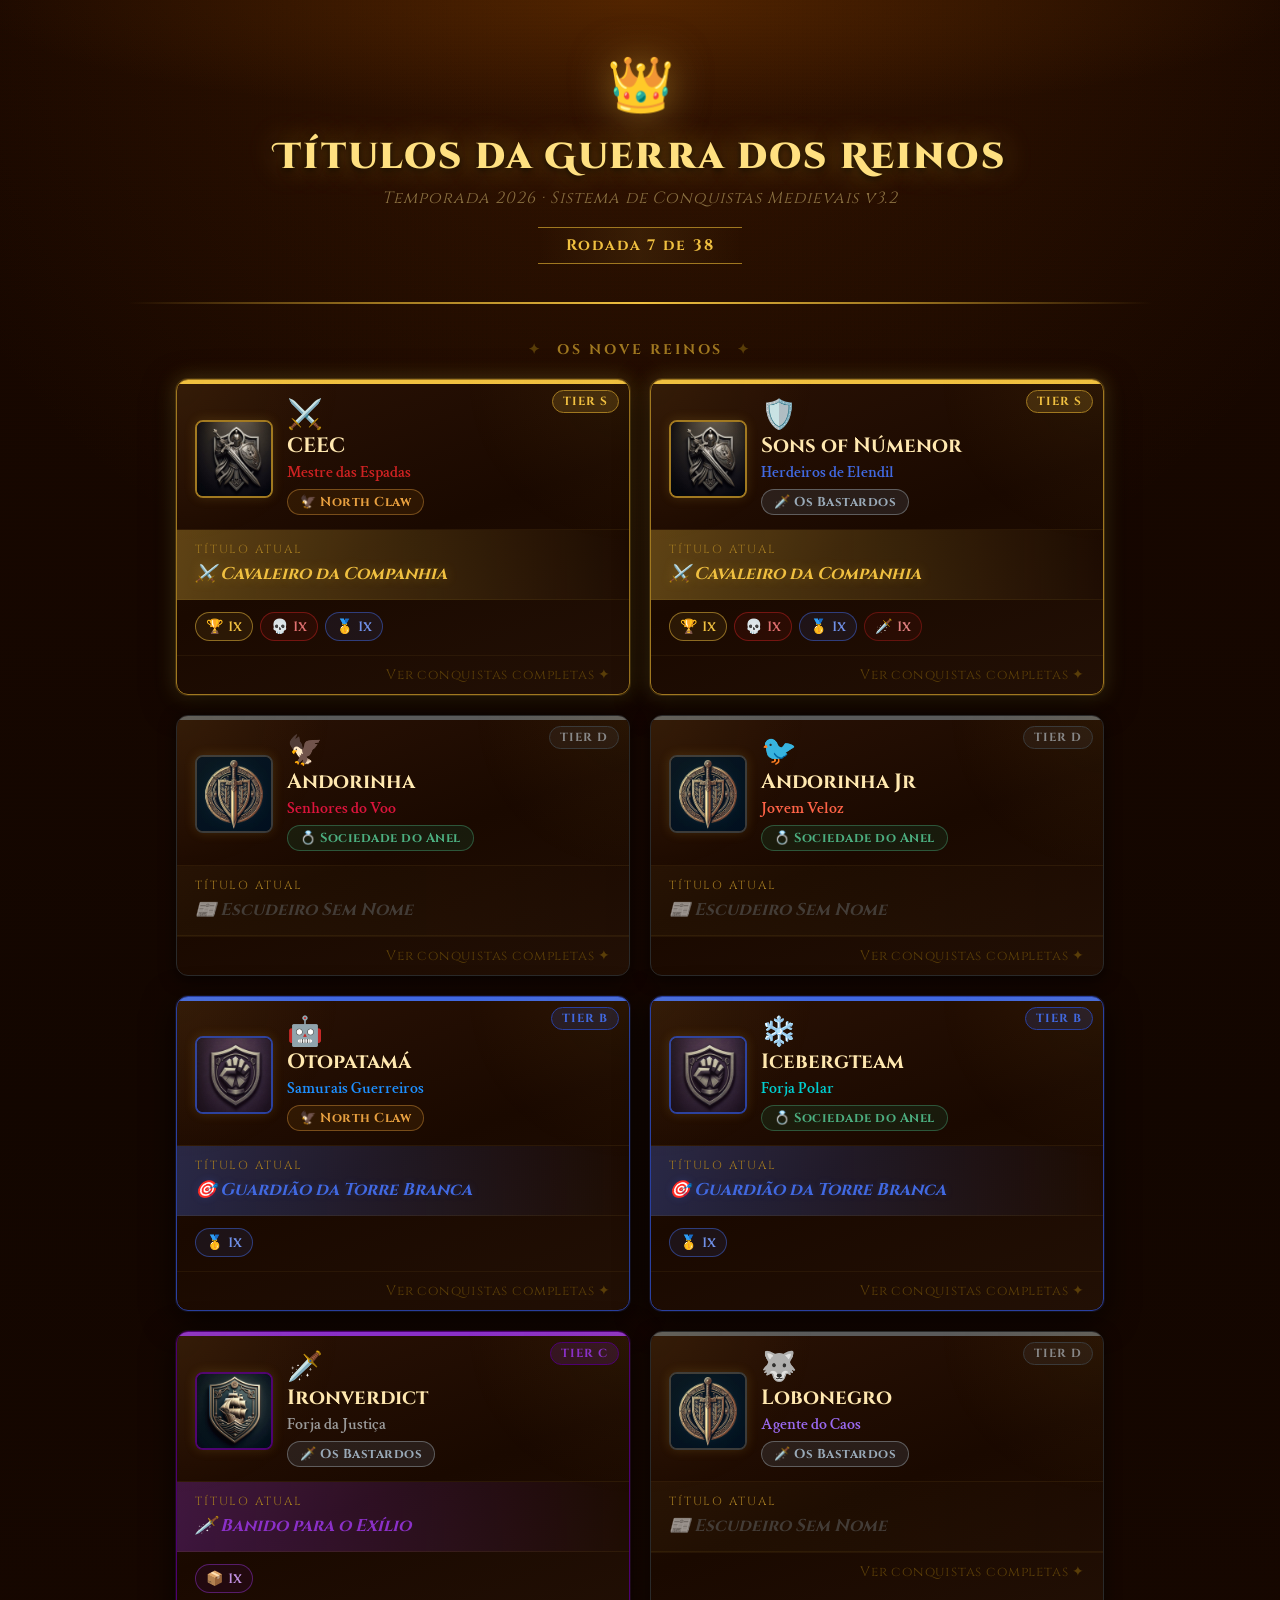
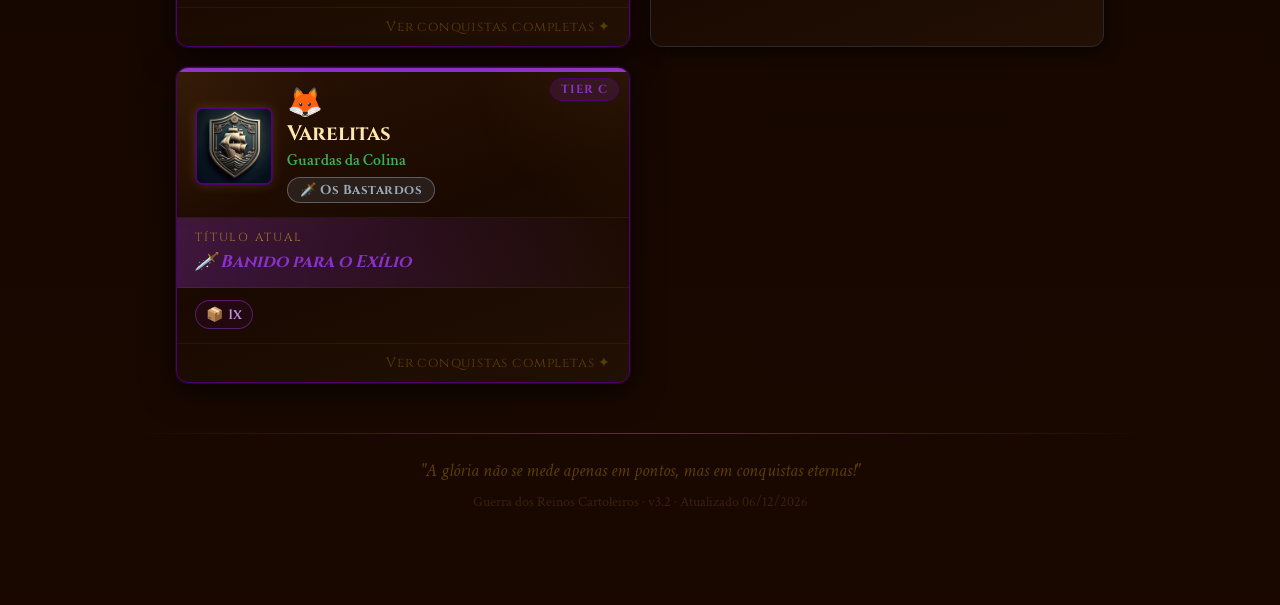
==== commit 376340db: "Add files via upload" ====
--- a/index.html
+++ b/index.html
@@ -8,283 +8,139 @@
     <link href="https://fonts.googleapis.com/css2?family=Cinzel+Decorative:wght@400;700;900&family=Cinzel:wght@400;600;700&family=Crimson+Text:ital,wght@0,400;0,600;1,400&display=swap" rel="stylesheet">
     <style>
         *, *::before, *::after { margin:0; padding:0; box-sizing:border-box; }
-
         :root {
+            /* Tier cores */
+            --tier-s:      #F0C040;
+            --tier-s-dim:  #A07820;
+            --tier-s-glow: rgba(240,192,64,0.3);
+            --tier-a:      #C02020;
+            --tier-a-dim:  #7A1010;
+            --tier-a-glow: rgba(192,32,32,0.3);
+            --tier-b:      #4169E1;
+            --tier-b-dim:  #2A40A0;
+            --tier-b-glow: rgba(65,105,225,0.3);
+            --tier-c:      #8B30C8;
+            --tier-c-dim:  #4D0072;
+            --tier-c-glow: rgba(139,48,200,0.3);
+            --tier-d:      #5A5A5A;
+            --tier-d-dim:  #3A3A3A;
+            /* Base */
             --gold:        #F0C040;
             --gold-bright: #FFE080;
             --gold-dim:    #A07820;
             --gold-dark:   #5A3E08;
-            --red-deep:    #6B0F0F;
-            --red-mid:     #8B1A1A;
-            --brown-rich:  #2A1506;
-            --brown-mid:   #3D1F08;
-            --brown-light: #5C3010;
-            --parchment:   #E8D5A0;
-            --parchment-dim:#B09860;
+            --brown-rich:  #1A0800;
             --text-bright: #FFE8B0;
             --text:        #D4B878;
             --text-muted:  #8A7040;
             --card-bg:     #1E0C02;
             --card-border: #6B4010;
-            --glow-gold:   rgba(240,192,64,0.25);
-            --glow-red:    rgba(180,30,30,0.3);
-            --bastardos:   #B0BEC5;
-            --anel:        #4CAF80;
-            --northclaw:   #E8A040;
         }
-
         body {
-            font-family: 'Crimson Text', Georgia, serif;
-            background: var(--brown-rich);
+            font-family:'Crimson Text',Georgia,serif;
+            background:var(--brown-rich);
             background-image:
-                /* stone texture via gradients */
-                repeating-linear-gradient(0deg, transparent, transparent 2px, rgba(0,0,0,0.03) 2px, rgba(0,0,0,0.03) 4px),
-                repeating-linear-gradient(90deg, transparent, transparent 2px, rgba(0,0,0,0.02) 2px, rgba(0,0,0,0.02) 4px),
-                radial-gradient(ellipse 100% 50% at 50% 0%, rgba(180,80,0,0.18) 0%, transparent 60%),
-                radial-gradient(ellipse 60% 40% at 20% 100%, rgba(100,10,10,0.15) 0%, transparent 50%),
-                radial-gradient(ellipse 60% 40% at 80% 100%, rgba(100,10,10,0.15) 0%, transparent 50%),
-                linear-gradient(180deg, #1A0800 0%, #130600 50%, #1A0800 100%);
-            color: var(--text);
-            min-height: 100vh;
-            padding-bottom: 70px;
-            font-size: 18px;
+                repeating-linear-gradient(0deg,transparent,transparent 2px,rgba(0,0,0,0.03) 2px,rgba(0,0,0,0.03) 4px),
+                repeating-linear-gradient(90deg,transparent,transparent 2px,rgba(0,0,0,0.02) 2px,rgba(0,0,0,0.02) 4px),
+                radial-gradient(ellipse 100% 50% at 50% 0%,rgba(180,80,0,0.18) 0%,transparent 60%),
+                linear-gradient(180deg,#1A0800 0%,#130600 50%,#1A0800 100%);
+            color:var(--text); min-height:100vh; padding-bottom:70px; font-size:18px;
         }
 
-        /* ── LOADING ── */
-        #loading {
-            position:fixed; inset:0;
-            background: linear-gradient(135deg, #1A0800, #0D0400);
-            display:flex; flex-direction:column; align-items:center; justify-content:center;
-            z-index:999; gap:20px;
+        /* LOADING */
+        #loading{position:fixed;inset:0;background:linear-gradient(135deg,#1A0800,#0D0400);display:flex;flex-direction:column;align-items:center;justify-content:center;z-index:999;gap:20px;}
+        .loading-icon{font-size:4em;animation:pulse 1.4s ease-in-out infinite;}
+        .loading-text{font-family:'Cinzel Decorative',serif;color:var(--gold);font-size:1em;letter-spacing:.15em;text-shadow:0 0 20px rgba(240,192,64,0.4);}
+        @keyframes pulse{0%,100%{opacity:1;transform:scale(1)}50%{opacity:.4;transform:scale(.85)}}
+
+        /* HEADER */
+        header{text-align:center;padding:52px 20px 40px;position:relative;overflow:hidden;}
+        header::before{content:'';position:absolute;inset:0;background:radial-gradient(ellipse 80% 60% at 50% 0%,rgba(200,100,0,0.2) 0%,transparent 65%);pointer-events:none;}
+        header::after{content:'';position:absolute;bottom:0;left:10%;right:10%;height:2px;background:linear-gradient(90deg,transparent,var(--gold-dim),var(--gold),var(--gold-dim),transparent);}
+        .header-crest{font-size:3em;margin-bottom:14px;filter:drop-shadow(0 0 20px rgba(240,192,64,0.5));animation:float 4s ease-in-out infinite;}
+        @keyframes float{0%,100%{transform:translateY(0)}50%{transform:translateY(-6px)}}
+        h1{font-family:'Cinzel Decorative',serif;font-size:clamp(1.3em,4vw,2em);font-weight:900;color:var(--gold-bright);letter-spacing:.06em;line-height:1.2;margin-bottom:8px;text-shadow:0 0 30px rgba(255,200,50,0.4),0 2px 6px rgba(0,0,0,0.9);}
+        .header-sub{font-family:'Cinzel',serif;font-style:italic;color:var(--text-muted);font-size:.9em;letter-spacing:.06em;}
+        .header-round{display:inline-block;margin-top:18px;font-family:'Cinzel',serif;font-size:.85em;font-weight:700;color:var(--gold);border-top:1px solid var(--gold-dim);border-bottom:1px solid var(--gold-dim);padding:7px 28px;letter-spacing:.12em;background:linear-gradient(90deg,transparent,rgba(240,192,64,0.08),transparent);}
+
+        /* SECTION LABEL */
+        .section-label{font-family:'Cinzel',serif;font-size:.78em;font-weight:700;color:var(--gold-dim);letter-spacing:.2em;text-transform:uppercase;text-align:center;padding:36px 20px 20px;}
+        .section-label::before,.section-label::after{content:'✦';margin:0 14px;color:var(--gold-dark);}
+
+        /* LOCKED */
+        .locked-banner{margin:0 16px 8px;max-width:900px;margin-left:auto;margin-right:auto;background:linear-gradient(135deg,rgba(90,30,5,0.6),rgba(60,20,5,0.6));border:1px solid rgba(200,130,0,0.3);border-radius:8px;padding:16px 20px;font-size:1em;color:var(--text-muted);font-style:italic;line-height:1.6;text-align:center;}
+        .locked-banner strong{font-style:normal;color:var(--gold);}
+
+        /* GRID */
+        .grid{display:grid;grid-template-columns:repeat(auto-fill,minmax(300px,1fr));gap:20px;padding:0 16px;max-width:960px;margin:0 auto;}
+        @media(max-width:500px){.grid{grid-template-columns:1fr;}}
+
+        /* TIER HELPERS */
+        .tier-s-border { border-color: var(--tier-s-dim) !important; box-shadow: 0 0 0 1px rgba(240,192,64,0.15), 0 8px 32px rgba(0,0,0,0.7), 0 0 20px var(--tier-s-glow) !important; }
+        .tier-a-border { border-color: var(--tier-a-dim) !important; box-shadow: 0 0 0 1px rgba(192,32,32,0.15), 0 8px 32px rgba(0,0,0,0.7), 0 0 16px var(--tier-a-glow) !important; }
+        .tier-b-border { border-color: var(--tier-b-dim) !important; box-shadow: 0 0 0 1px rgba(65,105,225,0.12), 0 8px 32px rgba(0,0,0,0.7) !important; }
+        .tier-c-border { border-color: var(--tier-c-dim) !important; box-shadow: 0 0 0 1px rgba(139,48,200,0.12), 0 8px 32px rgba(0,0,0,0.7) !important; }
+        .tier-d-border { border-color: #2A2A2A !important; box-shadow: 0 4px 16px rgba(0,0,0,0.6) !important; }
+
+        /* LORD CARD */
+        .lord-card{display:block;text-decoration:none;color:inherit;background:linear-gradient(160deg,#2A1205,#1A0900,#221005);border-radius:12px;border:1px solid var(--card-border);box-shadow:0 8px 32px rgba(0,0,0,0.7);overflow:hidden;transition:transform .25s,box-shadow .25s;-webkit-tap-highlight-color:transparent;position:relative;}
+        .lord-card::before{content:'';position:absolute;inset:0;border-radius:12px;background:radial-gradient(circle at 0% 0%,rgba(240,192,64,0.06) 0%,transparent 30%),radial-gradient(circle at 100% 0%,rgba(240,192,64,0.06) 0%,transparent 30%);pointer-events:none;}
+        .lord-card:active{transform:scale(0.97);}
+        .card-strip{height:4px;}
+
+        /* TIER BADGE no card */
+        .tier-badge{
+            position:absolute; top:10px; right:10px;
+            font-family:'Cinzel',serif; font-size:.65em; font-weight:700;
+            padding:3px 10px; border-radius:20px; letter-spacing:.08em;
         }
-        .loading-icon { font-size:4em; animation:pulse 1.4s ease-in-out infinite; }
-        .loading-text {
-            font-family:'Cinzel Decorative',serif; color:var(--gold);
-            font-size:1em; letter-spacing:.15em;
-            text-shadow: 0 0 20px var(--glow-gold);
-        }
-        @keyframes pulse { 0%,100%{opacity:1;transform:scale(1)} 50%{opacity:.4;transform:scale(.85)} }
-
-        /* ── HEADER ── */
-        header {
-            text-align:center;
-            padding: 52px 20px 40px;
-            position: relative;
-            overflow: hidden;
-        }
-        header::before {
-            content:'';
-            position:absolute; inset:0;
-            background:
-                radial-gradient(ellipse 80% 60% at 50% 0%, rgba(200,100,0,0.2) 0%, transparent 65%),
-                linear-gradient(180deg, rgba(0,0,0,0.4) 0%, transparent 100%);
-            pointer-events:none;
-        }
-        /* Ornamental top border */
-        header::after {
-            content:'';
-            position:absolute; bottom:0; left:10%; right:10%; height:2px;
-            background: linear-gradient(90deg, transparent, var(--gold-dim), var(--gold), var(--gold-dim), transparent);
-        }
-
-        .header-crest {
-            font-size:3em; margin-bottom:14px; position:relative;
-            filter: drop-shadow(0 0 20px rgba(240,192,64,0.5));
-            animation: float 4s ease-in-out infinite;
-        }
-        @keyframes float { 0%,100%{transform:translateY(0)} 50%{transform:translateY(-6px)} }
-
-        h1 {
-            font-family:'Cinzel Decorative',serif;
-            font-size:clamp(1.3em, 4vw, 2em);
-            font-weight:900;
-            color: var(--gold-bright);
-            letter-spacing:.06em; line-height:1.2; margin-bottom:8px;
-            text-shadow:
-                0 0 30px rgba(255,200,50,0.4),
-                0 2px 6px rgba(0,0,0,0.9),
-                0 0 60px rgba(200,100,0,0.2);
-            position:relative;
-        }
-        .header-sub {
-            font-family:'Cinzel',serif; font-style:italic;
-            color:var(--parchment-dim); font-size:.9em; letter-spacing:.06em;
-            position:relative;
-        }
-        .header-round {
-            display:inline-block; margin-top:18px;
-            font-family:'Cinzel',serif; font-size:.85em; font-weight:700;
-            color:var(--gold);
-            border-top:1px solid var(--gold-dim);
-            border-bottom:1px solid var(--gold-dim);
-            padding:7px 28px; letter-spacing:.12em;
-            background: linear-gradient(90deg, transparent, rgba(240,192,64,0.08), transparent);
-            position:relative;
-        }
-
-        /* ── DIVIDER ── */
-        .section-label {
-            font-family:'Cinzel',serif; font-size:.78em; font-weight:700;
-            color:var(--gold-dim); letter-spacing:.2em; text-transform:uppercase;
-            text-align:center; padding:36px 20px 20px;
-            position:relative;
-        }
-        .section-label::before, .section-label::after {
-            content:'✦';
-            margin: 0 14px;
-            color:var(--gold-dark);
-        }
-
-        /* ── LOCKED ── */
-        .locked-banner {
-            margin:0 16px 8px;
-            max-width:900px; margin-left:auto; margin-right:auto;
-            background: linear-gradient(135deg, rgba(90,30,5,0.6), rgba(60,20,5,0.6));
-            border:1px solid rgba(200,130,0,0.3);
-            border-radius:8px; padding:16px 20px;
-            font-size:1em; color:var(--parchment-dim); font-style:italic;
-            line-height:1.6; text-align:center;
-        }
-        .locked-banner strong { font-style:normal; color:var(--gold); }
-
-        /* ── GRID ── */
-        .grid {
-            display:grid;
-            grid-template-columns: repeat(auto-fill, minmax(300px, 1fr));
-            gap:20px; padding:0 16px; max-width:960px; margin:0 auto;
-        }
-        @media(max-width:500px) { .grid { grid-template-columns:1fr; } }
-
-        /* ── LORD CARD — estilo carta de baralho ── */
-        .lord-card {
-            display:block; text-decoration:none; color:inherit;
-            background: linear-gradient(160deg, #2A1205, #1A0900, #221005);
-            border-radius:12px;
-            border:1px solid var(--card-border);
-            box-shadow:
-                0 0 0 1px rgba(240,192,64,0.08),
-                0 8px 32px rgba(0,0,0,0.7),
-                inset 0 1px 0 rgba(240,192,64,0.06);
-            overflow:hidden;
-            transition:transform .25s, box-shadow .25s;
-            -webkit-tap-highlight-color:transparent;
-            position:relative;
-        }
-        .lord-card::before {
-            /* Corner ornaments via gradient */
-            content:'';
-            position:absolute; inset:0; border-radius:12px;
-            background:
-                radial-gradient(circle at 0% 0%, rgba(240,192,64,0.07) 0%, transparent 30%),
-                radial-gradient(circle at 100% 0%, rgba(240,192,64,0.07) 0%, transparent 30%),
-                radial-gradient(circle at 0% 100%, rgba(240,192,64,0.05) 0%, transparent 30%),
-                radial-gradient(circle at 100% 100%, rgba(240,192,64,0.05) 0%, transparent 30%);
-            pointer-events:none;
-        }
-        .lord-card:active {
-            transform:scale(0.97);
-            box-shadow: 0 0 0 2px var(--gold-dim), 0 4px 16px rgba(0,0,0,0.8);
-        }
-
-        /* Color strip + glow */
-        .card-strip {
-            height:4px;
-            box-shadow: 0 0 12px 2px var(--strip-glow, rgba(240,192,64,0.4));
-        }
-
-        /* Header inside card */
-        .card-head {
-            display:flex; align-items:center; gap:14px;
-            padding:18px 18px 14px;
-            border-bottom:1px solid rgba(240,192,64,0.08);
-        }
-        .title-img-wrap {
-            width:78px; height:78px; border-radius:8px; flex-shrink:0;
-            overflow:hidden;
-            border:2px solid var(--gold-dark);
-            box-shadow: 0 0 12px rgba(240,192,64,0.15), inset 0 0 8px rgba(0,0,0,0.5);
-            background: rgba(0,0,0,0.4);
-            display:flex; align-items:center; justify-content:center;
-        }
-        .title-img-wrap img { width:100%; height:100%; object-fit:contain; }
-        .title-img-placeholder { font-size:2.2em; opacity:.25; }
-
-        .card-info { flex:1; min-width:0; }
-        .lord-avatar { font-size:1.6em; margin-bottom:3px; line-height:1; }
-        .lord-name {
-            font-family:'Cinzel',serif; font-size:1.15em; font-weight:700;
-            color:var(--text-bright); margin-bottom:3px; line-height:1.2;
-        }
-        .lord-house { font-size:.88em; font-weight:600; margin-bottom:6px; }
-
-        /* Alliance tag — pílula ornamentada */
-        .alliance-tag {
-            display:inline-block; font-family:'Cinzel',serif; font-size:.72em;
-            padding:3px 12px; border-radius:20px; font-weight:700; letter-spacing:.04em;
-        }
-        .tag-bastardos { background:rgba(80,90,100,0.25); border:1px solid rgba(176,190,197,0.4); color:#9AAAB8; }
-        .tag-anel      { background:rgba(20,80,50,0.25);  border:1px solid rgba(76,175,128,0.4); color:#4CAF80; }
-        .tag-northclaw { background:rgba(100,60,10,0.25); border:1px solid rgba(232,160,64,0.4); color:#E8A040; }
-
-        /* Title block */
-        .card-title-block {
-            padding:12px 18px 14px;
-            background: linear-gradient(90deg, rgba(240,192,64,0.06), transparent);
-            border-bottom:1px solid rgba(240,192,64,0.07);
-        }
-        .card-title-label {
-            font-family:'Cinzel',serif; font-size:.65em; color:var(--gold-dim);
-            letter-spacing:.16em; text-transform:uppercase; margin-bottom:5px;
-        }
-        .card-title-text {
-            font-family:'Cinzel',serif; font-size:.95em; font-weight:700;
-            color:var(--gold); font-style:italic; line-height:1.35;
-            text-shadow: 0 0 12px rgba(240,192,64,0.2);
-        }
-
-        /* Badges */
-        .conquistas-row {
-            display:flex; gap:7px; flex-wrap:wrap;
-            padding:12px 18px 14px;
-        }
-        .badge {
-            font-size:.78em; padding:4px 10px; border-radius:20px;
-            font-family:'Cinzel',serif; font-weight:600;
-            background:rgba(0,0,0,0.3); border:1px solid rgba(255,255,255,0.08);
-            color:var(--text-muted);
-        }
-        .badge.mvp    { border-color:rgba(240,192,64,0.5);  color:var(--gold); background:rgba(240,192,64,0.08); }
-        .badge.mitada { border-color:rgba(220,60,60,0.5);   color:#E07070; background:rgba(180,30,30,0.1); }
-        .badge.podio  { border-color:rgba(80,160,100,0.5);  color:#70C090; background:rgba(40,100,60,0.1); }
-        .badge.rec    { border-color:rgba(80,140,220,0.5);  color:#80B8E8; background:rgba(40,80,160,0.1); }
-        .badge.mas    { border-color:rgba(160,90,200,0.5);  color:#C090E0; background:rgba(100,40,150,0.1); }
-        .badge.lan    { border-color:rgba(160,40,40,0.5);   color:#C06060; background:rgba(100,10,10,0.1); }
-
-        /* Card footer */
-        .card-footer {
-            padding:10px 18px;
-            font-family:'Cinzel',serif; font-size:.75em; color:var(--gold-dark);
-            text-align:right; letter-spacing:.06em;
-            border-top:1px solid rgba(240,192,64,0.06);
-            transition:color .2s;
-        }
-        .lord-card:hover .card-footer { color:var(--gold-dim); }
-
-        /* ── FOOTER ── */
-        footer {
-            margin-top:50px; padding:24px 20px; text-align:center;
-            position:relative;
-        }
-        footer::before {
-            content:'';
-            position:absolute; top:0; left:10%; right:10%; height:1px;
-            background:linear-gradient(90deg, transparent, var(--gold-dark), transparent);
-        }
-        .footer-quote {
-            font-style:italic; color:var(--gold-dark); font-size:1em;
-            margin-bottom:8px; line-height:1.5;
-        }
-        .footer-info { font-size:.8em; color:#3A2010; }
+        .tier-badge-s{background:rgba(240,192,64,0.15);border:1px solid var(--tier-s-dim);color:var(--tier-s);}
+        .tier-badge-a{background:rgba(192,32,32,0.15);border:1px solid var(--tier-a-dim);color:var(--tier-a);}
+        .tier-badge-b{background:rgba(65,105,225,0.15);border:1px solid var(--tier-b-dim);color:var(--tier-b);}
+        .tier-badge-c{background:rgba(139,48,200,0.15);border:1px solid var(--tier-c-dim);color:var(--tier-c);}
+        .tier-badge-d{background:rgba(90,90,90,0.15);border:1px solid #3A3A3A;color:#888;}
+
+        .card-head{display:flex;align-items:center;gap:14px;padding:18px 18px 14px;border-bottom:1px solid rgba(240,192,64,0.08);}
+        .title-img-wrap{width:78px;height:78px;border-radius:8px;flex-shrink:0;overflow:hidden;border:2px solid var(--gold-dark);box-shadow:0 0 12px rgba(240,192,64,0.15),inset 0 0 8px rgba(0,0,0,0.5);background:rgba(0,0,0,0.4);display:flex;align-items:center;justify-content:center;}
+        .title-img-wrap img{width:100%;height:100%;object-fit:contain;}
+        .title-img-placeholder{font-size:2.2em;opacity:.25;}
+        .card-info{flex:1;min-width:0;padding-right:48px;}
+        .lord-avatar{font-size:1.6em;margin-bottom:3px;line-height:1;}
+        .lord-name{font-family:'Cinzel',serif;font-size:1.15em;font-weight:700;color:var(--text-bright);margin-bottom:3px;line-height:1.2;}
+        .lord-house{font-size:.88em;font-weight:600;margin-bottom:6px;}
+        .alliance-tag{display:inline-block;font-family:'Cinzel',serif;font-size:.72em;padding:3px 12px;border-radius:20px;font-weight:700;letter-spacing:.04em;}
+        .tag-bastardos{background:rgba(80,90,100,0.25);border:1px solid rgba(176,190,197,0.4);color:#9AAAB8;}
+        .tag-anel{background:rgba(20,80,50,0.25);border:1px solid rgba(76,175,128,0.4);color:#4CAF80;}
+        .tag-northclaw{background:rgba(100,60,10,0.25);border:1px solid rgba(232,160,64,0.4);color:#E8A040;}
+
+        /* TITLE BLOCK com cor do tier */
+        .card-title-block{padding:12px 18px 14px;border-bottom:1px solid rgba(240,192,64,0.07);}
+        .card-title-label{font-family:'Cinzel',serif;font-size:.65em;color:var(--gold-dim);letter-spacing:.16em;text-transform:uppercase;margin-bottom:5px;}
+        .card-title-text{font-family:'Cinzel',serif;font-size:.95em;font-weight:700;font-style:italic;line-height:1.35;}
+        /* tier text colors */
+        .tier-s-text{color:var(--tier-s);text-shadow:0 0 12px rgba(240,192,64,0.3);}
+        .tier-a-text{color:var(--tier-a);text-shadow:0 0 10px rgba(192,32,32,0.3);font-weight:900;}
+        .tier-b-text{color:var(--tier-b);text-shadow:0 0 8px rgba(65,105,225,0.2);}
+        .tier-c-text{color:var(--tier-c);font-style:italic;}
+        .tier-d-text{color:var(--tier-d);opacity:.6;}
+
+        /* BADGES */
+        .conquistas-row{display:flex;gap:7px;flex-wrap:wrap;padding:12px 18px 14px;}
+        .badge{font-size:.78em;padding:4px 10px;border-radius:20px;font-family:'Cinzel',serif;font-weight:600;background:rgba(0,0,0,0.3);border:1px solid rgba(255,255,255,0.08);color:var(--text-muted);}
+        .badge.mvp{border-color:rgba(240,192,64,0.5);color:var(--gold);background:rgba(240,192,64,0.08);}
+        .badge.mitada{border-color:rgba(192,32,32,0.5);color:#E07070;background:rgba(180,30,30,0.1);}
+        .badge.podio{border-color:rgba(65,105,225,0.5);color:#7090E8;background:rgba(65,105,225,0.1);}
+        .badge.rec{border-color:rgba(65,105,225,0.4);color:#80B8E8;background:rgba(40,80,160,0.1);}
+        .badge.mas{border-color:rgba(192,32,32,0.4);color:#E08080;background:rgba(150,20,20,0.1);}
+        .badge.lan{border-color:rgba(139,48,200,0.5);color:#C090E0;background:rgba(100,10,150,0.1);}
+
+        .card-footer{padding:10px 18px;font-family:'Cinzel',serif;font-size:.75em;color:var(--gold-dark);text-align:right;letter-spacing:.06em;border-top:1px solid rgba(240,192,64,0.06);}
+
+        /* FOOTER */
+        footer{margin-top:50px;padding:24px 20px;text-align:center;position:relative;}
+        footer::before{content:'';position:absolute;top:0;left:10%;right:10%;height:1px;background:linear-gradient(90deg,transparent,var(--gold-dark),transparent);}
+        .footer-quote{font-style:italic;color:var(--gold-dark);font-size:1em;margin-bottom:8px;line-height:1.5;}
+        .footer-info{font-size:.8em;color:#3A2010;}
     </style>
 </head>
 <body>
@@ -306,7 +162,6 @@
 </div>
 
 <div class="section-label">Os Nove Reinos</div>
-
 <div class="grid" id="cards-grid"></div>
 
 <footer>
@@ -315,46 +170,43 @@
 </footer>
 
 <script>
-const MEDIEVAL_START = 6;
-const LORDS = [
-    { name:'Icebergteam',     house:'Forja Polar',          avatar:'❄️',  color:'#00CED1', alliance:'anel'      },
-    { name:'Sons of Númenor', house:'Herdeiros de Elendil',  avatar:'🛡️',  color:'#4169E1', alliance:'bastardos' },
-    { name:'Ironverdict',     house:'Forja da Justiça',      avatar:'🗡️',  color:'#9a9a9a', alliance:'bastardos' },
-    { name:'CEEC',            house:'Mestre das Espadas',    avatar:'⚔️',  color:'#CC2222', alliance:'northclaw' },
-    { name:'Otopatamá',       house:'Samurais Guerreiros',   avatar:'🤖',  color:'#1E90FF', alliance:'northclaw' },
-    { name:'Andorinha Jr',    house:'Jovem Veloz',           avatar:'🦆',  color:'#FF6347', alliance:'anel'      },
-    { name:'Andorinha',       house:'Senhores do Voo',       avatar:'🦅',  color:'#DC143C', alliance:'anel'      },
-    { name:'Varelitas',       house:'Guardas da Colina',     avatar:'🦊',  color:'#3CB054', alliance:'bastardos' },
-    { name:'Lobonegro',       house:'Agente do Caos',        avatar:'🐺',  color:'#9A6AF0', alliance:'bastardos' },
+const MEDIEVAL_START=6;
+const LORDS=[
+    {name:'Icebergteam',     house:'Forja Polar',         avatar:'❄️', color:'#00CED1',alliance:'anel'},
+    {name:'Sons of Númenor', house:'Herdeiros de Elendil', avatar:'🛡️', color:'#4169E1',alliance:'bastardos'},
+    {name:'Ironverdict',     house:'Forja da Justiça',     avatar:'🗡️', color:'#9a9a9a',alliance:'bastardos'},
+    {name:'CEEC',            house:'Mestre das Espadas',   avatar:'⚔️', color:'#CC2222',alliance:'northclaw'},
+    {name:'Otopatamá',       house:'Samurais Guerreiros',  avatar:'🤖', color:'#1E90FF',alliance:'northclaw'},
+    {name:'Andorinha Jr',    house:'Jovem Veloz',          avatar:'🐦', color:'#FF6347',alliance:'anel'},
+    {name:'Andorinha',       house:'Senhores do Voo',      avatar:'🦅', color:'#DC143C',alliance:'anel'},
+    {name:'Varelitas',       house:'Guardas da Colina',    avatar:'🦊', color:'#3CB054',alliance:'bastardos'},
+    {name:'Lobonegro',       house:'Agente do Caos',       avatar:'🐺', color:'#9A6AF0',alliance:'bastardos'},
 ];
-const TITLES = {
-    mvp:        [{min:15,t:'⚡ Portador de Glamdring'},{min:10,t:'🐉 O Rei que Voltou'},{min:7,t:'✨ Rei Coroado de Gondor'},{min:5,t:'👑 Herdeiro de Isildur'},{min:3,t:'🛡️ Senhor dos Cavaleiros de Rohan'},{min:1,t:'⚔️ Cavaleiro da Companhia'}],
-    mitada:     [{min:10,t:'⚡ Portador da Espada de Fogo'},{min:7,t:'💎 Portador da Garra Longa'},{min:5,t:'🌟 Cavaleiro do Amanhecer'},{min:3,t:'⚔️ Empunhador de Andúril'},{min:1,t:'🔥 Portador da Ferroada'}],
-    recuperacao:[{min:7,t:'🌟 Ressurgido das Trevas'},{min:5,t:'⚡ Jon Snow Ressuscitado'},{min:3,t:'🐉 Renascido no Fogo'},{min:1,t:'🦅 Cavaleiro do Corvo Branco'}],
-    massacre:   [{min:7,t:'🐉 Terror de Westeros'},{min:5,t:'📱 Flagelo dos Reinos'},{min:3,t:'⚔️ O Senhor do Aço Negro'},{min:1,t:'🗡️ Conquistador de Terras'}],
-    podio:      [{min:15,t:'💫 Protetor dos Sete Reinos'},{min:10,t:'🎖️ Mão do Rei'},{min:8,t:'💎 Lorde Comandante da Muralha'},{min:5,t:'🏅 Cavaleiro da Guarda Real'},{min:1,t:'🎯 Guardião da Torre Branca'}],
-    lanterna:   [{min:10,t:'🕳️ Rei da Noite Eterna'},{min:7,t:'🌑 Prisioneiro de Mordor'},{min:5,t:'💀 Servo de Sauron'},{min:3,t:'⚰️ Habitante das Terras Sombrias'},{min:1,t:'🗡️ Banido para o Exílio'}],
+
+const TITLES={
+    mvp:        [{min:15,t:'⚡ Portador de Glamdring',tier:'S'},{min:10,t:'🐉 O Rei que Voltou',tier:'S'},{min:7,t:'✨ Rei Coroado de Gondor',tier:'S'},{min:5,t:'👑 Herdeiro de Isildur',tier:'S'},{min:3,t:'🛡️ Senhor dos Cavaleiros de Rohan',tier:'S'},{min:1,t:'⚔️ Cavaleiro da Companhia',tier:'S'}],
+    mitada:     [{min:10,t:'⚡ Portador da Espada de Fogo',tier:'A'},{min:7,t:'💎 Portador da Garra Longa',tier:'A'},{min:5,t:'🌟 Cavaleiro do Amanhecer',tier:'A'},{min:3,t:'⚔️ Empunhador de Andúril',tier:'A'},{min:1,t:'🔥 Portador da Ferroada',tier:'A'}],
+    recuperacao:[{min:7,t:'🌟 Ressurgido das Trevas',tier:'B'},{min:5,t:'⚡ Jon Snow Ressuscitado',tier:'B'},{min:3,t:'🐉 Renascido no Fogo',tier:'B'},{min:1,t:'🦅 Cavaleiro do Corvo Branco',tier:'B'}],
+    massacre:   [{min:7,t:'🐉 Terror de Westeros',tier:'A'},{min:5,t:'📱 Flagelo dos Reinos',tier:'A'},{min:3,t:'⚔️ O Senhor do Aço Negro',tier:'A'},{min:1,t:'🗡️ Conquistador de Terras',tier:'A'}],
+    podio:      [{min:15,t:'💫 Protetor dos Sete Reinos',tier:'B'},{min:10,t:'🎖️ Mão do Rei',tier:'B'},{min:8,t:'💎 Lorde Comandante da Muralha',tier:'B'},{min:5,t:'🏅 Cavaleiro da Guarda Real',tier:'B'},{min:1,t:'🎯 Guardião da Torre Branca',tier:'B'}],
+    lanterna:   [{min:10,t:'🕳️ Rei da Noite Eterna',tier:'C'},{min:7,t:'🌑 Prisioneiro de Mordor',tier:'C'},{min:5,t:'💀 Servo de Sauron',tier:'C'},{min:3,t:'⚰️ Habitante das Terras Sombrias',tier:'C'},{min:1,t:'🗡️ Banido para o Exílio',tier:'C'}],
 };
-const TITLE_IMAGES = {
-    '⚔️ Cavaleiro da Companhia':'cavaleiro-da-companhia','🛡️ Senhor dos Cavaleiros de Rohan':'senhor-dos-cavaleiros-de-rohan',
-    '👑 Herdeiro de Isildur':'herdeiro-de-isildur','✨ Rei Coroado de Gondor':'rei-coroado-de-gondor',
-    '🐉 O Rei que Voltou':'o-rei-que-voltou','⚡ Portador de Glamdring':'portador-de-glamdring',
-    '🎯 Guardião da Torre Branca':'guardiao-da-torre-branca','🏅 Cavaleiro da Guarda Real':'cavaleiro-da-guarda-real',
-    '💎 Lorde Comandante da Muralha':'lorde-comandante-da-muralha','🎖️ Mão do Rei':'mao-do-rei',
-    '💫 Protetor dos Sete Reinos':'protetor-dos-sete-reinos','🔥 Portador da Ferroada':'portador-da-ferroada',
-    '⚔️ Empunhador de Andúril':'empunhador-de-anduril','🌟 Cavaleiro do Amanhecer':'cavaleiro-do-amanhecer',
-    '💎 Portador da Garra Longa':'portador-da-garra-longa','⚡ Portador da Espada de Fogo':'portador-da-espada-de-fogo',
-    '🗡️ Conquistador de Terras':'conquistador-de-terras','⚔️ O Senhor do Aço Negro':'o-senhor-do-aco-negro',
-    '📱 Flagelo dos Reinos':'flagelo-dos-reinos','🐉 Terror de Westeros':'terror-de-westeros',
-    '🦅 Cavaleiro do Corvo Branco':'cavaleiro-do-corvo-branco','🐉 Renascido no Fogo':'renascido-no-fogo',
-    '⚡ Jon Snow Ressuscitado':'jon-snow-ressuscitado','🌟 Ressurgido das Trevas':'ressurgido-das-trevas',
-    '🗡️ Banido para o Exílio':'banido-para-o-exilio','⚰️ Habitante das Terras Sombrias':'habitante-das-terras-sombrias',
-    '💀 Servo de Sauron':'servo-de-sauron','🌑 Prisioneiro de Mordor':'prisioneiro-de-mordor',
-    '🕳️ Rei da Noite Eterna':'rei-da-noite-eterna','📰 Escudeiro Sem Nome':'escudeiro-sem-nome',
-};
+const TITLE_IMAGES={'⚔️ Cavaleiro da Companhia':'cavaleiro-da-companhia','🛡️ Senhor dos Cavaleiros de Rohan':'senhor-dos-cavaleiros-de-rohan','👑 Herdeiro de Isildur':'herdeiro-de-isildur','✨ Rei Coroado de Gondor':'rei-coroado-de-gondor','🐉 O Rei que Voltou':'o-rei-que-voltou','⚡ Portador de Glamdring':'portador-de-glamdring','🎯 Guardião da Torre Branca':'guardiao-da-torre-branca','🏅 Cavaleiro da Guarda Real':'cavaleiro-da-guarda-real','💎 Lorde Comandante da Muralha':'lorde-comandante-da-muralha','🎖️ Mão do Rei':'mao-do-rei','💫 Protetor dos Sete Reinos':'protetor-dos-sete-reinos','🔥 Portador da Ferroada':'portador-da-ferroada','⚔️ Empunhador de Andúril':'empunhador-de-anduril','🌟 Cavaleiro do Amanhecer':'cavaleiro-do-amanhecer','💎 Portador da Garra Longa':'portador-da-garra-longa','⚡ Portador da Espada de Fogo':'portador-da-espada-de-fogo','🗡️ Conquistador de Terras':'conquistador-de-terras','⚔️ O Senhor do Aço Negro':'o-senhor-do-aco-negro','📱 Flagelo dos Reinos':'flagelo-dos-reinos','🐉 Terror de Westeros':'terror-de-westeros','🦅 Cavaleiro do Corvo Branco':'cavaleiro-do-corvo-branco','🐉 Renascido no Fogo':'renascido-no-fogo','⚡ Jon Snow Ressuscitado':'jon-snow-ressuscitado','🌟 Ressurgido das Trevas':'ressurgido-das-trevas','🗡️ Banido para o Exílio':'banido-para-o-exilio','⚰️ Habitante das Terras Sombrias':'habitante-das-terras-sombrias','💀 Servo de Sauron':'servo-de-sauron','🌑 Prisioneiro de Mordor':'prisioneiro-de-mordor','🕳️ Rei da Noite Eterna':'rei-da-noite-eterna','📰 Escudeiro Sem Nome':'escudeiro-sem-nome'};
+
 function imgSlug(t){return TITLE_IMAGES[t]||null;}
+function getTierOfTitle(type,count){if(!count)return'D';for(const e of TITLES[type]||[])if(count>=e.min)return e.tier||'D';return'D';}
 function getTitle(type,count){if(!count)return'';for(const e of TITLES[type]||[])if(count>=e.min)return e.t;return'';}
 function getPrimary(l){return getTitle('mvp',l.mvp)||getTitle('mitada',l.mitada)||getTitle('recuperacao',l.recuperacao)||getTitle('massacre',l.massacre)||getTitle('podio',l.podio)||getTitle('lanterna',l.lanterna)||'📰 Escudeiro Sem Nome';}
+function getPrimaryTier(l){
+    if(l.mvp)return getTierOfTitle('mvp',l.mvp);
+    if(l.mitada)return getTierOfTitle('mitada',l.mitada);
+    if(l.recuperacao)return getTierOfTitle('recuperacao',l.recuperacao);
+    if(l.massacre)return getTierOfTitle('massacre',l.massacre);
+    if(l.podio)return getTierOfTitle('podio',l.podio);
+    if(l.lanterna)return'C';
+    return'D';
+}
+function tierClass(tier){return{S:'tier-s',A:'tier-a',B:'tier-b',C:'tier-c',D:'tier-d'}[tier]||'tier-d';}
 function parseCSV(text){const rows=[];const lines=text.trim().split('\n');for(let i=1;i<lines.length;i++){const p=lines[i].trim().split(',');if(p.length<3)continue;const r=parseInt(p[0]),t=p[1].trim(),pts=parseFloat(p[2]);if(!isNaN(r)&&t&&!isNaN(pts))rows.push({rodada:r,time:t,pontos:pts});}return rows;}
 function buildBattles(rows){const map={};rows.forEach(r=>{if(!map[r.rodada])map[r.rodada]=[];map[r.rodada].push({name:r.time,points:r.pontos});});return Object.keys(map).map(Number).sort((a,b)=>a-b).map(w=>({week:w,results:map[w],medievalActive:w>=MEDIEVAL_START}));}
 function processAll(BATTLES){
@@ -393,7 +245,7 @@
         if(massacre>=7)p+=62;else if(massacre>=5)p+=40;else if(massacre>=3)p+=22;else p+=massacre*6;
         if(lanterna>=10)p-=100;else if(lanterna>=7)p-=70;else if(lanterna>=5)p-=45;else if(lanterna>=3)p-=23;else p-=lanterna*5;
         return p;}
-    ld.forEach(l=>{l.medievalPoints=locked?0:cm(l)+l.bonusG2;l.totalPoints=l.cartolaPoints+l.medievalPoints;l.primaryTitle=locked?'📰 Escudeiro Sem Nome':getPrimary(l);l.locked=locked;});
+    ld.forEach(l=>{l.medievalPoints=locked?0:cm(l)+l.bonusG2;l.totalPoints=l.cartolaPoints+l.medievalPoints;l.primaryTitle=locked?'📰 Escudeiro Sem Nome':getPrimary(l);l.primaryTier=locked?'D':getPrimaryTier(l);l.locked=locked;});
     return{lords:ld.sort((a,b)=>b.totalPoints-a.totalPoints),lastRound,locked};
 }
 function allianceTag(l){
@@ -401,11 +253,7 @@
     if(l.alliance==='northclaw')return`<span class="alliance-tag tag-northclaw">🦅 North Claw</span>`;
     return`<span class="alliance-tag tag-anel">💍 Sociedade do Anel</span>`;
 }
-function imgTag(title){
-    const slug=imgSlug(title);
-    if(!slug)return`<div class="title-img-placeholder">⚔️</div>`;
-    return`<img src="imagens/titulos/${slug}.jpg" alt="${title}" onerror="this.parentElement.innerHTML='<div class=\\'title-img-placeholder\\'>⚔️</div>'" loading="lazy" style="width:100%;height:100%;object-fit:contain">`;
-}
+function imgTag(title){const slug=imgSlug(title);if(!slug)return`<div class="title-img-placeholder">⚔️</div>`;return`<img src="imagens/titulos/${slug}.jpg" alt="${title}" onerror="this.parentElement.innerHTML='<div class=\\'title-img-placeholder\\'>⚔️</div>'" loading="lazy" style="width:100%;height:100%;object-fit:contain">`;}
 function badgeRow(l){
     const b=[];
     if(l.mvp)b.push(`<span class="badge mvp">🏆 ${l.mvp}x</span>`);
@@ -421,11 +269,15 @@
     document.getElementById('round-badge').textContent=`Rodada ${lastRound} de 38`;
     document.getElementById('last-updated').textContent='Atualizado '+new Date().toLocaleDateString('pt-BR');
     if(locked)document.getElementById('locked-msg').style.display='block';
-    document.getElementById('cards-grid').innerHTML=lords.map(l=>`
-        <a class="lord-card" href="time.html?time=${encodeURIComponent(l.name)}">
-            <div class="card-strip" style="background:${l.color};--strip-glow:${l.color}44"></div>
+    const tc=tierClass;
+    document.getElementById('cards-grid').innerHTML=lords.map(l=>{
+        const tier=l.primaryTier;
+        const tc=tierClass(tier);
+        return`<a class="lord-card ${tc}-border" href="time.html?time=${encodeURIComponent(l.name)}">
+            <div class="card-strip" style="background:var(--${tc})"></div>
+            <div class="tier-badge tier-badge-${tier.toLowerCase()}">TIER ${tier}</div>
             <div class="card-head">
-                <div class="title-img-wrap">${imgTag(l.primaryTitle)}</div>
+                <div class="title-img-wrap" style="border-color:var(--${tc}-dim)">${imgTag(l.primaryTitle)}</div>
                 <div class="card-info">
                     <div class="lord-avatar">${l.avatar}</div>
                     <div class="lord-name">${l.name}</div>
@@ -433,13 +285,14 @@
                     ${allianceTag(l)}
                 </div>
             </div>
-            <div class="card-title-block">
+            <div class="card-title-block" style="background:linear-gradient(90deg,var(--${tc}-glow,rgba(240,192,64,0.04)),transparent)">
                 <div class="card-title-label">Título Atual</div>
-                <div class="card-title-text">${l.primaryTitle}</div>
+                <div class="card-title-text ${tc}-text">${l.primaryTitle}</div>
             </div>
             ${locked?'':badgeRow(l)}
             <div class="card-footer">Ver conquistas completas ✦</div>
-        </a>`).join('');
+        </a>`;
+    }).join('');
 }
 async function init(){
     try{
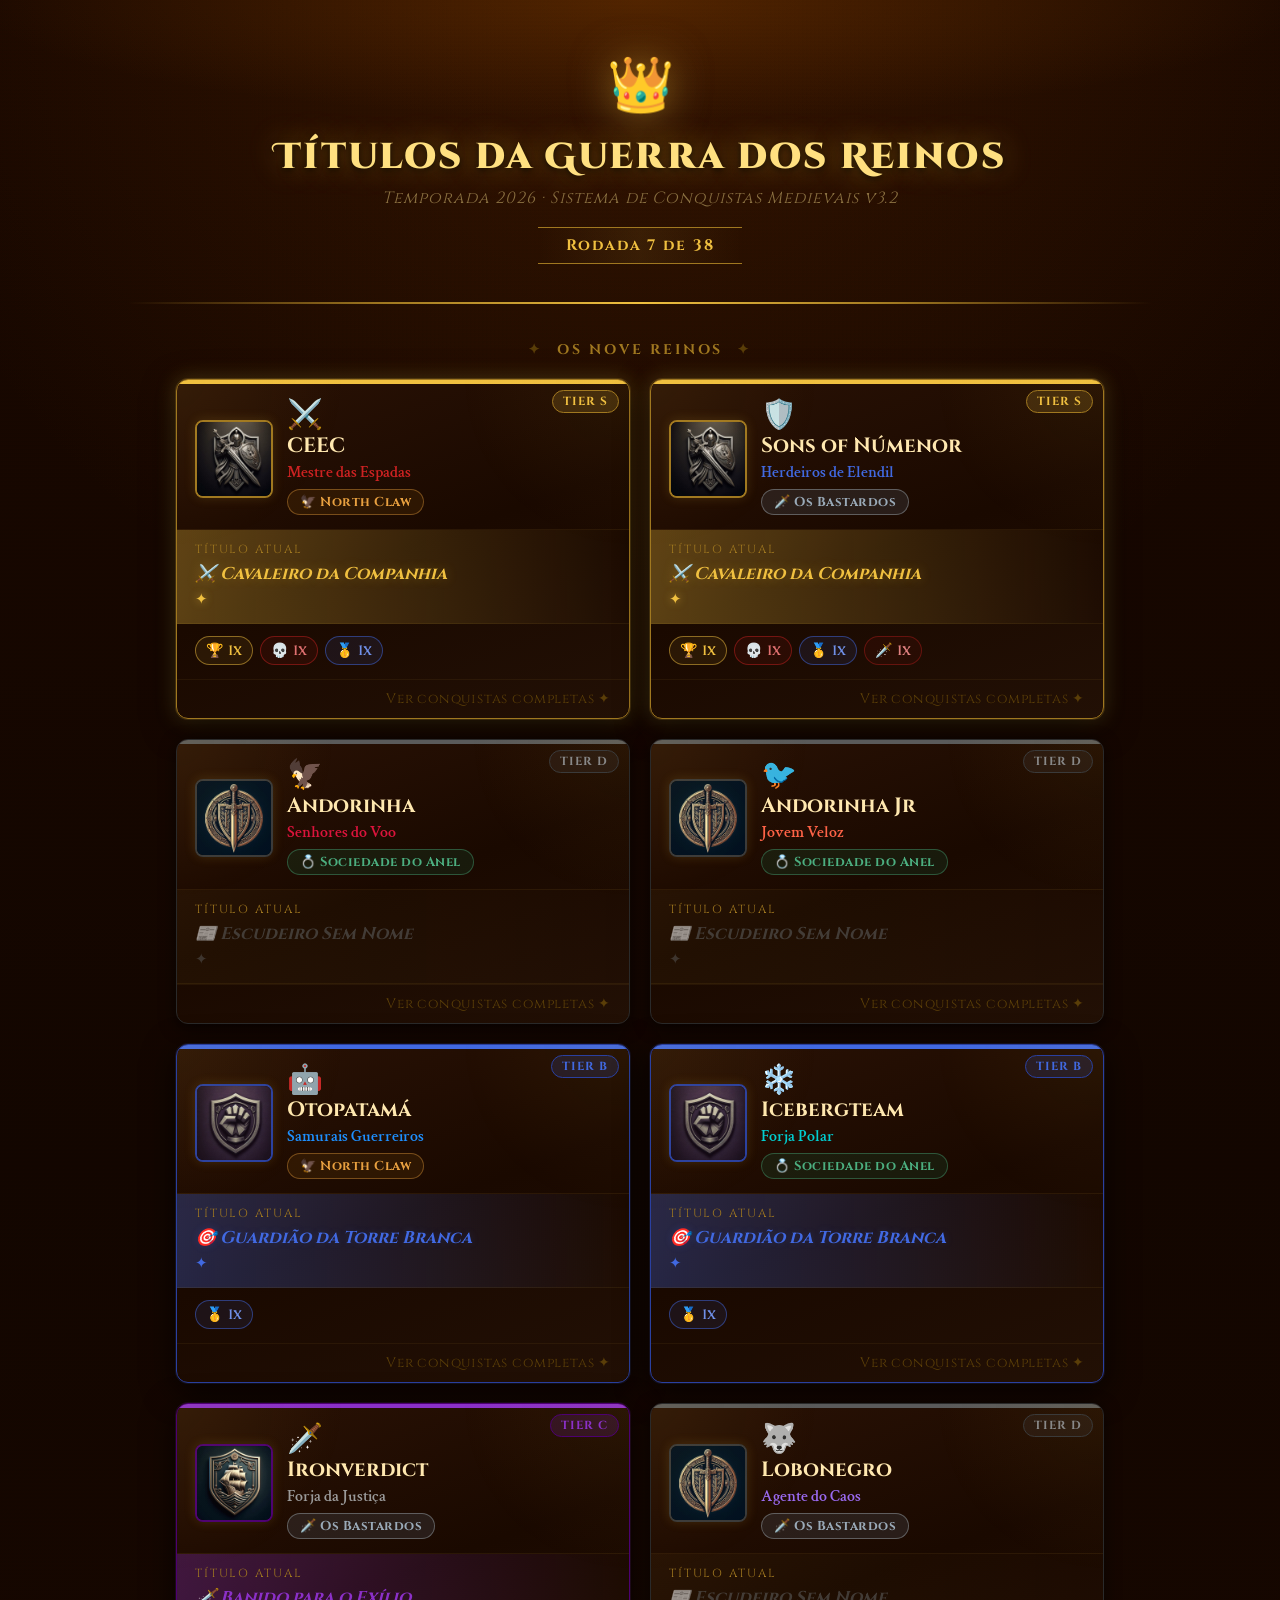
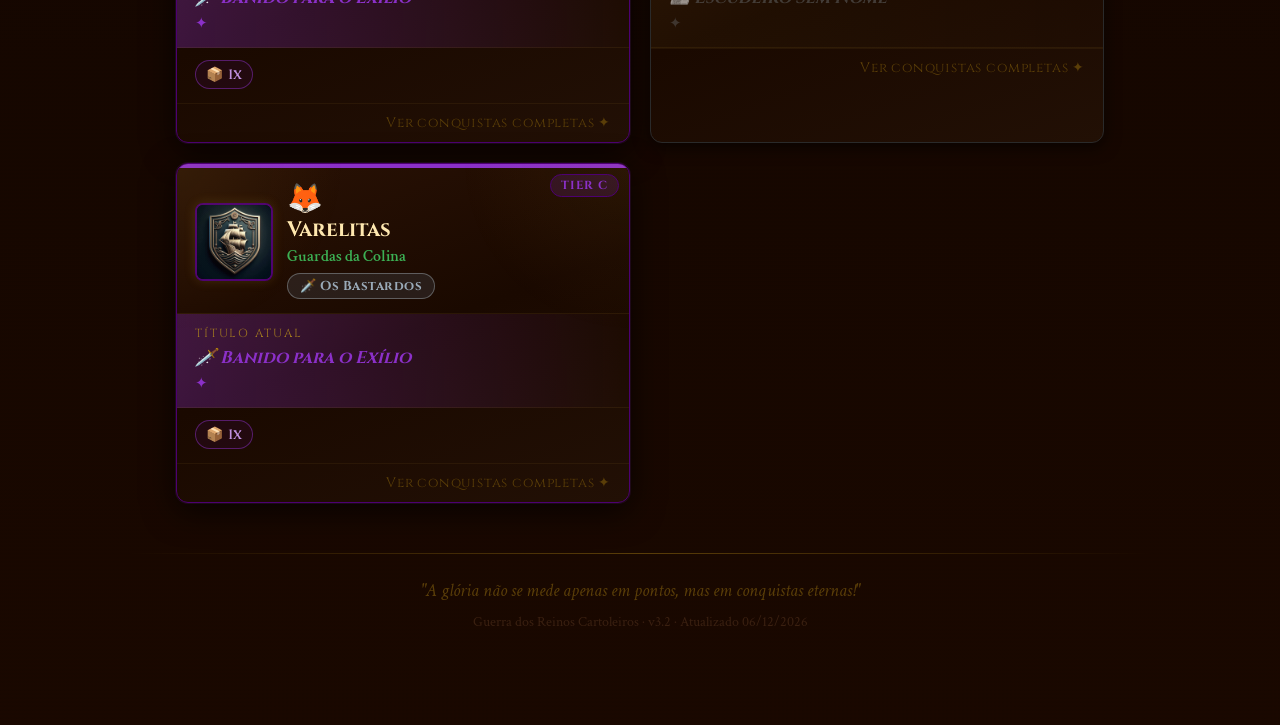
==== commit 8fff4336: "Add files via upload" ====
--- a/index.html
+++ b/index.html
@@ -134,6 +134,14 @@
         .badge.mas{border-color:rgba(192,32,32,0.4);color:#E08080;background:rgba(150,20,20,0.1);}
         .badge.lan{border-color:rgba(139,48,200,0.5);color:#C090E0;background:rgba(100,10,150,0.1);}
 
+
+        .title-stars{font-family:'Cinzel',serif;letter-spacing:3px;font-size:.82em;margin-top:5px;display:block;}
+        .stars-s{color:var(--tier-s);text-shadow:0 0 8px rgba(240,192,64,0.6);}
+        .stars-a{color:var(--tier-a);text-shadow:0 0 6px rgba(192,32,32,0.5);}
+        .stars-b{color:var(--tier-b);}
+        .stars-c{color:var(--tier-c);}
+        .stars-d{color:var(--tier-d);opacity:.5;}
+
         .card-footer{padding:10px 18px;font-family:'Cinzel',serif;font-size:.75em;color:var(--gold-dark);text-align:right;letter-spacing:.06em;border-top:1px solid rgba(240,192,64,0.06);}
 
         /* FOOTER */
@@ -191,6 +199,46 @@
     podio:      [{min:15,t:'💫 Protetor dos Sete Reinos',tier:'B'},{min:10,t:'🎖️ Mão do Rei',tier:'B'},{min:8,t:'💎 Lorde Comandante da Muralha',tier:'B'},{min:5,t:'🏅 Cavaleiro da Guarda Real',tier:'B'},{min:1,t:'🎯 Guardião da Torre Branca',tier:'B'}],
     lanterna:   [{min:10,t:'🕳️ Rei da Noite Eterna',tier:'C'},{min:7,t:'🌑 Prisioneiro de Mordor',tier:'C'},{min:5,t:'💀 Servo de Sauron',tier:'C'},{min:3,t:'⚰️ Habitante das Terras Sombrias',tier:'C'},{min:1,t:'🗡️ Banido para o Exílio',tier:'C'}],
 };
+
+const STARS_MAP = {
+    '⚔️ Cavaleiro da Companhia':        ['S','✦'],
+    '🛡️ Senhor dos Cavaleiros de Rohan':['S','✦✦'],
+    '👑 Herdeiro de Isildur':            ['S','✦✦✦'],
+    '✨ Rei Coroado de Gondor':           ['S','✦✦✦✦'],
+    '🐉 O Rei que Voltou':               ['S','✦✦✦✦✦'],
+    '⚡ Portador de Glamdring':           ['S','✦✦✦✦✦✦'],
+    '🔥 Portador da Ferroada':           ['A','✦'],
+    '⚔️ Empunhador de Andúril':          ['A','✦✦'],
+    '🌟 Cavaleiro do Amanhecer':         ['A','✦✦✦'],
+    '💎 Portador da Garra Longa':        ['A','✦✦✦✦'],
+    '⚡ Portador da Espada de Fogo':     ['A','✦✦✦✦✦'],
+    '🗡️ Conquistador de Terras':         ['A','✦'],
+    '⚔️ O Senhor do Aço Negro':          ['A','✦✦'],
+    '📱 Flagelo dos Reinos':             ['A','✦✦✦'],
+    '🐉 Terror de Westeros':             ['A','✦✦✦✦'],
+    '🎯 Guardião da Torre Branca':       ['B','✦'],
+    '🏅 Cavaleiro da Guarda Real':       ['B','✦✦'],
+    '💎 Lorde Comandante da Muralha':    ['B','✦✦✦'],
+    '🎖️ Mão do Rei':                    ['B','✦✦✦✦'],
+    '💫 Protetor dos Sete Reinos':       ['B','✦✦✦✦✦'],
+    '🦅 Cavaleiro do Corvo Branco':      ['B','✦'],
+    '🐉 Renascido no Fogo':              ['B','✦✦'],
+    '⚡ Jon Snow Ressuscitado':           ['B','✦✦✦'],
+    '🌟 Ressurgido das Trevas':           ['B','✦✦✦✦'],
+    '🗡️ Banido para o Exílio':           ['C','✦'],
+    '⚰️ Habitante das Terras Sombrias':  ['C','✦✦'],
+    '💀 Servo de Sauron':                ['C','✦✦✦'],
+    '🌑 Prisioneiro de Mordor':          ['C','✦✦✦✦'],
+    '🕳️ Rei da Noite Eterna':            ['C','✦✦✦✦✦'],
+    '📰 Escudeiro Sem Nome':             ['D','✦'],
+};
+function getStars(title){return STARS_MAP[title]||null;}
+function starsHTML(title){
+    const s=getStars(title);if(!s)return'';
+    const[tier,stars]=s;
+    return`<span class="title-stars stars-${tier.toLowerCase()}">${stars}</span>`;
+}
+
 const TITLE_IMAGES={'⚔️ Cavaleiro da Companhia':'cavaleiro-da-companhia','🛡️ Senhor dos Cavaleiros de Rohan':'senhor-dos-cavaleiros-de-rohan','👑 Herdeiro de Isildur':'herdeiro-de-isildur','✨ Rei Coroado de Gondor':'rei-coroado-de-gondor','🐉 O Rei que Voltou':'o-rei-que-voltou','⚡ Portador de Glamdring':'portador-de-glamdring','🎯 Guardião da Torre Branca':'guardiao-da-torre-branca','🏅 Cavaleiro da Guarda Real':'cavaleiro-da-guarda-real','💎 Lorde Comandante da Muralha':'lorde-comandante-da-muralha','🎖️ Mão do Rei':'mao-do-rei','💫 Protetor dos Sete Reinos':'protetor-dos-sete-reinos','🔥 Portador da Ferroada':'portador-da-ferroada','⚔️ Empunhador de Andúril':'empunhador-de-anduril','🌟 Cavaleiro do Amanhecer':'cavaleiro-do-amanhecer','💎 Portador da Garra Longa':'portador-da-garra-longa','⚡ Portador da Espada de Fogo':'portador-da-espada-de-fogo','🗡️ Conquistador de Terras':'conquistador-de-terras','⚔️ O Senhor do Aço Negro':'o-senhor-do-aco-negro','📱 Flagelo dos Reinos':'flagelo-dos-reinos','🐉 Terror de Westeros':'terror-de-westeros','🦅 Cavaleiro do Corvo Branco':'cavaleiro-do-corvo-branco','🐉 Renascido no Fogo':'renascido-no-fogo','⚡ Jon Snow Ressuscitado':'jon-snow-ressuscitado','🌟 Ressurgido das Trevas':'ressurgido-das-trevas','🗡️ Banido para o Exílio':'banido-para-o-exilio','⚰️ Habitante das Terras Sombrias':'habitante-das-terras-sombrias','💀 Servo de Sauron':'servo-de-sauron','🌑 Prisioneiro de Mordor':'prisioneiro-de-mordor','🕳️ Rei da Noite Eterna':'rei-da-noite-eterna','📰 Escudeiro Sem Nome':'escudeiro-sem-nome'};
 
 function imgSlug(t){return TITLE_IMAGES[t]||null;}
@@ -288,6 +336,7 @@
             <div class="card-title-block" style="background:linear-gradient(90deg,var(--${tc}-glow,rgba(240,192,64,0.04)),transparent)">
                 <div class="card-title-label">Título Atual</div>
                 <div class="card-title-text ${tc}-text">${l.primaryTitle}</div>
+                ${starsHTML(l.primaryTitle)}
             </div>
             ${locked?'':badgeRow(l)}
             <div class="card-footer">Ver conquistas completas ✦</div>
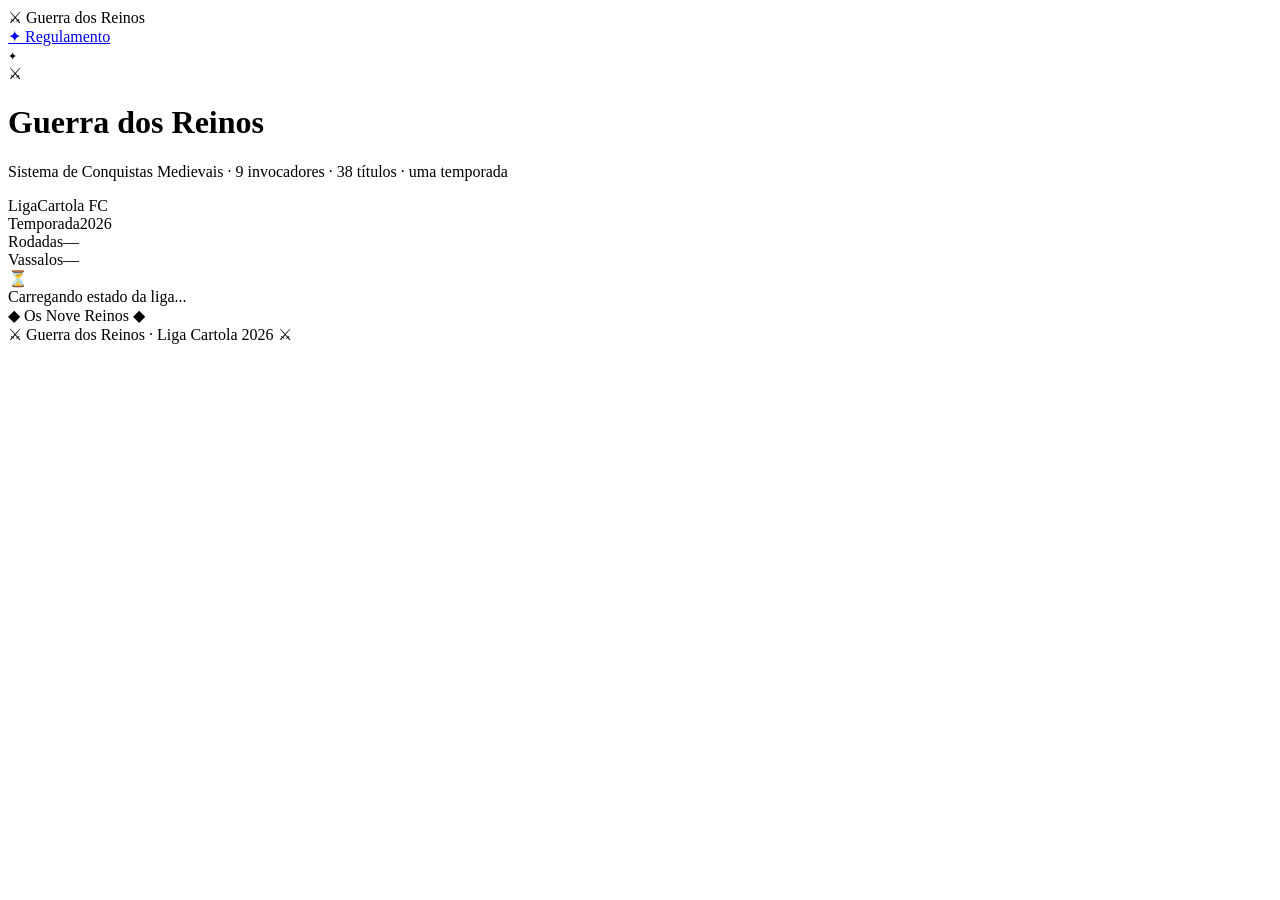
==== commit 07be5ef6: "Add files via upload" ====
--- a/index.html
+++ b/index.html
@@ -1,364 +1,65 @@
 <!DOCTYPE html>
 <html lang="pt-BR">
 <head>
-    <meta charset="UTF-8">
-    <meta name="viewport" content="width=device-width, initial-scale=1.0">
-    <meta name="theme-color" content="#1A0A00">
-    <title>👑 Títulos — Guerra dos Reinos</title>
-    <link href="https://fonts.googleapis.com/css2?family=Cinzel+Decorative:wght@400;700;900&family=Cinzel:wght@400;600;700&family=Crimson+Text:ital,wght@0,400;0,600;1,400&display=swap" rel="stylesheet">
-    <style>
-        *, *::before, *::after { margin:0; padding:0; box-sizing:border-box; }
-        :root {
-            /* Tier cores */
-            --tier-s:      #F0C040;
-            --tier-s-dim:  #A07820;
-            --tier-s-glow: rgba(240,192,64,0.3);
-            --tier-a:      #C02020;
-            --tier-a-dim:  #7A1010;
-            --tier-a-glow: rgba(192,32,32,0.3);
-            --tier-b:      #4169E1;
-            --tier-b-dim:  #2A40A0;
-            --tier-b-glow: rgba(65,105,225,0.3);
-            --tier-c:      #8B30C8;
-            --tier-c-dim:  #4D0072;
-            --tier-c-glow: rgba(139,48,200,0.3);
-            --tier-d:      #5A5A5A;
-            --tier-d-dim:  #3A3A3A;
-            /* Base */
-            --gold:        #F0C040;
-            --gold-bright: #FFE080;
-            --gold-dim:    #A07820;
-            --gold-dark:   #5A3E08;
-            --brown-rich:  #1A0800;
-            --text-bright: #FFE8B0;
-            --text:        #D4B878;
-            --text-muted:  #8A7040;
-            --card-bg:     #1E0C02;
-            --card-border: #6B4010;
-        }
-        body {
-            font-family:'Crimson Text',Georgia,serif;
-            background:var(--brown-rich);
-            background-image:
-                repeating-linear-gradient(0deg,transparent,transparent 2px,rgba(0,0,0,0.03) 2px,rgba(0,0,0,0.03) 4px),
-                repeating-linear-gradient(90deg,transparent,transparent 2px,rgba(0,0,0,0.02) 2px,rgba(0,0,0,0.02) 4px),
-                radial-gradient(ellipse 100% 50% at 50% 0%,rgba(180,80,0,0.18) 0%,transparent 60%),
-                linear-gradient(180deg,#1A0800 0%,#130600 50%,#1A0800 100%);
-            color:var(--text); min-height:100vh; padding-bottom:70px; font-size:18px;
-        }
+<meta charset="UTF-8">
+<meta name="viewport" content="width=device-width, initial-scale=1.0, viewport-fit=cover">
+<title>Guerra dos Reinos · Liga Cartola 2026</title>
+<meta name="description" content="Sistema de Conquistas Medievais — Liga Cartola FC · Temporada 2026">
+<meta property="og:title" content="Guerra dos Reinos">
+<meta property="og:description" content="Liga Cartola FC · Temporada 2026">
 
-        /* LOADING */
-        #loading{position:fixed;inset:0;background:linear-gradient(135deg,#1A0800,#0D0400);display:flex;flex-direction:column;align-items:center;justify-content:center;z-index:999;gap:20px;}
-        .loading-icon{font-size:4em;animation:pulse 1.4s ease-in-out infinite;}
-        .loading-text{font-family:'Cinzel Decorative',serif;color:var(--gold);font-size:1em;letter-spacing:.15em;text-shadow:0 0 20px rgba(240,192,64,0.4);}
-        @keyframes pulse{0%,100%{opacity:1;transform:scale(1)}50%{opacity:.4;transform:scale(.85)}}
+<link rel="preconnect" href="https://fonts.googleapis.com">
+<link rel="preconnect" href="https://fonts.gstatic.com" crossorigin>
+<link href="https://fonts.googleapis.com/css2?family=Cinzel:wght@500;600;700&family=Inter:wght@400;500;600;700&family=JetBrains+Mono:wght@400;500;600&display=swap" rel="stylesheet">
 
-        /* HEADER */
-        header{text-align:center;padding:52px 20px 40px;position:relative;overflow:hidden;}
-        header::before{content:'';position:absolute;inset:0;background:radial-gradient(ellipse 80% 60% at 50% 0%,rgba(200,100,0,0.2) 0%,transparent 65%);pointer-events:none;}
-        header::after{content:'';position:absolute;bottom:0;left:10%;right:10%;height:2px;background:linear-gradient(90deg,transparent,var(--gold-dim),var(--gold),var(--gold-dim),transparent);}
-        .header-crest{font-size:3em;margin-bottom:14px;filter:drop-shadow(0 0 20px rgba(240,192,64,0.5));animation:float 4s ease-in-out infinite;}
-        @keyframes float{0%,100%{transform:translateY(0)}50%{transform:translateY(-6px)}}
-        h1{font-family:'Cinzel Decorative',serif;font-size:clamp(1.3em,4vw,2em);font-weight:900;color:var(--gold-bright);letter-spacing:.06em;line-height:1.2;margin-bottom:8px;text-shadow:0 0 30px rgba(255,200,50,0.4),0 2px 6px rgba(0,0,0,0.9);}
-        .header-sub{font-family:'Cinzel',serif;font-style:italic;color:var(--text-muted);font-size:.9em;letter-spacing:.06em;}
-        .header-round{display:inline-block;margin-top:18px;font-family:'Cinzel',serif;font-size:.85em;font-weight:700;color:var(--gold);border-top:1px solid var(--gold-dim);border-bottom:1px solid var(--gold-dim);padding:7px 28px;letter-spacing:.12em;background:linear-gradient(90deg,transparent,rgba(240,192,64,0.08),transparent);}
-
-        /* SECTION LABEL */
-        .section-label{font-family:'Cinzel',serif;font-size:.78em;font-weight:700;color:var(--gold-dim);letter-spacing:.2em;text-transform:uppercase;text-align:center;padding:36px 20px 20px;}
-        .section-label::before,.section-label::after{content:'✦';margin:0 14px;color:var(--gold-dark);}
-
-        /* LOCKED */
-        .locked-banner{margin:0 16px 8px;max-width:900px;margin-left:auto;margin-right:auto;background:linear-gradient(135deg,rgba(90,30,5,0.6),rgba(60,20,5,0.6));border:1px solid rgba(200,130,0,0.3);border-radius:8px;padding:16px 20px;font-size:1em;color:var(--text-muted);font-style:italic;line-height:1.6;text-align:center;}
-        .locked-banner strong{font-style:normal;color:var(--gold);}
-
-        /* GRID */
-        .grid{display:grid;grid-template-columns:repeat(auto-fill,minmax(300px,1fr));gap:20px;padding:0 16px;max-width:960px;margin:0 auto;}
-        @media(max-width:500px){.grid{grid-template-columns:1fr;}}
-
-        /* TIER HELPERS */
-        .tier-s-border { border-color: var(--tier-s-dim) !important; box-shadow: 0 0 0 1px rgba(240,192,64,0.15), 0 8px 32px rgba(0,0,0,0.7), 0 0 20px var(--tier-s-glow) !important; }
-        .tier-a-border { border-color: var(--tier-a-dim) !important; box-shadow: 0 0 0 1px rgba(192,32,32,0.15), 0 8px 32px rgba(0,0,0,0.7), 0 0 16px var(--tier-a-glow) !important; }
-        .tier-b-border { border-color: var(--tier-b-dim) !important; box-shadow: 0 0 0 1px rgba(65,105,225,0.12), 0 8px 32px rgba(0,0,0,0.7) !important; }
-        .tier-c-border { border-color: var(--tier-c-dim) !important; box-shadow: 0 0 0 1px rgba(139,48,200,0.12), 0 8px 32px rgba(0,0,0,0.7) !important; }
-        .tier-d-border { border-color: #2A2A2A !important; box-shadow: 0 4px 16px rgba(0,0,0,0.6) !important; }
-
-        /* LORD CARD */
-        .lord-card{display:block;text-decoration:none;color:inherit;background:linear-gradient(160deg,#2A1205,#1A0900,#221005);border-radius:12px;border:1px solid var(--card-border);box-shadow:0 8px 32px rgba(0,0,0,0.7);overflow:hidden;transition:transform .25s,box-shadow .25s;-webkit-tap-highlight-color:transparent;position:relative;}
-        .lord-card::before{content:'';position:absolute;inset:0;border-radius:12px;background:radial-gradient(circle at 0% 0%,rgba(240,192,64,0.06) 0%,transparent 30%),radial-gradient(circle at 100% 0%,rgba(240,192,64,0.06) 0%,transparent 30%);pointer-events:none;}
-        .lord-card:active{transform:scale(0.97);}
-        .card-strip{height:4px;}
-
-        /* TIER BADGE no card */
-        .tier-badge{
-            position:absolute; top:10px; right:10px;
-            font-family:'Cinzel',serif; font-size:.65em; font-weight:700;
-            padding:3px 10px; border-radius:20px; letter-spacing:.08em;
-        }
-        .tier-badge-s{background:rgba(240,192,64,0.15);border:1px solid var(--tier-s-dim);color:var(--tier-s);}
-        .tier-badge-a{background:rgba(192,32,32,0.15);border:1px solid var(--tier-a-dim);color:var(--tier-a);}
-        .tier-badge-b{background:rgba(65,105,225,0.15);border:1px solid var(--tier-b-dim);color:var(--tier-b);}
-        .tier-badge-c{background:rgba(139,48,200,0.15);border:1px solid var(--tier-c-dim);color:var(--tier-c);}
-        .tier-badge-d{background:rgba(90,90,90,0.15);border:1px solid #3A3A3A;color:#888;}
-
-        .card-head{display:flex;align-items:center;gap:14px;padding:18px 18px 14px;border-bottom:1px solid rgba(240,192,64,0.08);}
-        .title-img-wrap{width:78px;height:78px;border-radius:8px;flex-shrink:0;overflow:hidden;border:2px solid var(--gold-dark);box-shadow:0 0 12px rgba(240,192,64,0.15),inset 0 0 8px rgba(0,0,0,0.5);background:rgba(0,0,0,0.4);display:flex;align-items:center;justify-content:center;}
-        .title-img-wrap img{width:100%;height:100%;object-fit:contain;}
-        .title-img-placeholder{font-size:2.2em;opacity:.25;}
-        .card-info{flex:1;min-width:0;padding-right:48px;}
-        .lord-avatar{font-size:1.6em;margin-bottom:3px;line-height:1;}
-        .lord-name{font-family:'Cinzel',serif;font-size:1.15em;font-weight:700;color:var(--text-bright);margin-bottom:3px;line-height:1.2;}
-        .lord-house{font-size:.88em;font-weight:600;margin-bottom:6px;}
-        .alliance-tag{display:inline-block;font-family:'Cinzel',serif;font-size:.72em;padding:3px 12px;border-radius:20px;font-weight:700;letter-spacing:.04em;}
-        .tag-bastardos{background:rgba(80,90,100,0.25);border:1px solid rgba(176,190,197,0.4);color:#9AAAB8;}
-        .tag-anel{background:rgba(20,80,50,0.25);border:1px solid rgba(76,175,128,0.4);color:#4CAF80;}
-        .tag-northclaw{background:rgba(100,60,10,0.25);border:1px solid rgba(232,160,64,0.4);color:#E8A040;}
-
-        /* TITLE BLOCK com cor do tier */
-        .card-title-block{padding:12px 18px 14px;border-bottom:1px solid rgba(240,192,64,0.07);}
-        .card-title-label{font-family:'Cinzel',serif;font-size:.65em;color:var(--gold-dim);letter-spacing:.16em;text-transform:uppercase;margin-bottom:5px;}
-        .card-title-text{font-family:'Cinzel',serif;font-size:.95em;font-weight:700;font-style:italic;line-height:1.35;}
-        /* tier text colors */
-        .tier-s-text{color:var(--tier-s);text-shadow:0 0 12px rgba(240,192,64,0.3);}
-        .tier-a-text{color:var(--tier-a);text-shadow:0 0 10px rgba(192,32,32,0.3);font-weight:900;}
-        .tier-b-text{color:var(--tier-b);text-shadow:0 0 8px rgba(65,105,225,0.2);}
-        .tier-c-text{color:var(--tier-c);font-style:italic;}
-        .tier-d-text{color:var(--tier-d);opacity:.6;}
-
-        /* BADGES */
-        .conquistas-row{display:flex;gap:7px;flex-wrap:wrap;padding:12px 18px 14px;}
-        .badge{font-size:.78em;padding:4px 10px;border-radius:20px;font-family:'Cinzel',serif;font-weight:600;background:rgba(0,0,0,0.3);border:1px solid rgba(255,255,255,0.08);color:var(--text-muted);}
-        .badge.mvp{border-color:rgba(240,192,64,0.5);color:var(--gold);background:rgba(240,192,64,0.08);}
-        .badge.mitada{border-color:rgba(192,32,32,0.5);color:#E07070;background:rgba(180,30,30,0.1);}
-        .badge.podio{border-color:rgba(65,105,225,0.5);color:#7090E8;background:rgba(65,105,225,0.1);}
-        .badge.rec{border-color:rgba(65,105,225,0.4);color:#80B8E8;background:rgba(40,80,160,0.1);}
-        .badge.mas{border-color:rgba(192,32,32,0.4);color:#E08080;background:rgba(150,20,20,0.1);}
-        .badge.lan{border-color:rgba(139,48,200,0.5);color:#C090E0;background:rgba(100,10,150,0.1);}
-
-
-        .title-stars{font-family:'Cinzel',serif;letter-spacing:3px;font-size:.82em;margin-top:5px;display:block;}
-        .stars-s{color:var(--tier-s);text-shadow:0 0 8px rgba(240,192,64,0.6);}
-        .stars-a{color:var(--tier-a);text-shadow:0 0 6px rgba(192,32,32,0.5);}
-        .stars-b{color:var(--tier-b);}
-        .stars-c{color:var(--tier-c);}
-        .stars-d{color:var(--tier-d);opacity:.5;}
-
-        .card-footer{padding:10px 18px;font-family:'Cinzel',serif;font-size:.75em;color:var(--gold-dark);text-align:right;letter-spacing:.06em;border-top:1px solid rgba(240,192,64,0.06);}
-
-        /* FOOTER */
-        footer{margin-top:50px;padding:24px 20px;text-align:center;position:relative;}
-        footer::before{content:'';position:absolute;top:0;left:10%;right:10%;height:1px;background:linear-gradient(90deg,transparent,var(--gold-dark),transparent);}
-        .footer-quote{font-style:italic;color:var(--gold-dark);font-size:1em;margin-bottom:8px;line-height:1.5;}
-        .footer-info{font-size:.8em;color:#3A2010;}
-    </style>
+<link rel="stylesheet" href="./assets/motor.css">
 </head>
 <body>
 
-<div id="loading">
-    <div class="loading-icon">⚔️</div>
-    <div class="loading-text">Convocando os Reinos...</div>
-</div>
+<nav class="top-nav">
+  <div class="top-nav-inner">
+    <span class="top-nav-brand">⚔ Guerra dos Reinos</span>
+    <div class="top-nav-links">
+      <a href="./regulamento.html" class="top-nav-link">✦ Regulamento</a>
+    </div>
+  </div>
+</nav>
 
-<header>
-    <div class="header-crest">👑</div>
-    <h1>Títulos da Guerra dos Reinos</h1>
-    <div class="header-sub">Temporada 2026 · Sistema de Conquistas Medievais v3.2</div>
-    <div class="header-round" id="round-badge">Carregando...</div>
+<header class="header">
+  <div class="header-ornament"><span style="font-size:11px;letter-spacing:4px">✦</span></div>
+  <span class="brasao-grande">⚔</span>
+  <h1>Guerra dos Reinos</h1>
+  <p class="header-sub">Sistema de Conquistas Medievais · 9 invocadores · 38 títulos · uma temporada</p>
+  <div class="header-meta">
+    <div class="header-meta-item">Liga<span>Cartola FC</span></div>
+    <div class="header-meta-item">Temporada<span>2026</span></div>
+    <div class="header-meta-item">Rodadas<span id="hm-rodadas">—</span></div>
+    <div class="header-meta-item">Vassalos<span id="hm-jogadores">—</span></div>
+  </div>
 </header>
 
-<div id="locked-msg" style="display:none">
-    <div class="locked-banner">⏳ Títulos e conquistas medievais ativam na <strong>Rodada 6</strong>.</div>
-</div>
+<main class="content">
 
-<div class="section-label">Os Nove Reinos</div>
-<div class="grid" id="cards-grid"></div>
+  <div id="home-viva">
+    <div class="empty"><div class="empty-icon">⏳</div><div class="empty-title">Carregando estado da liga...</div></div>
+  </div>
 
-<footer>
-    <div class="footer-quote">"A glória não se mede apenas em pontos, mas em conquistas eternas!"</div>
-    <div class="footer-info">Guerra dos Reinos Cartoleiros · v3.2 · <span id="last-updated"></span></div>
+  <div class="section-title spaced">
+    <span style="color:var(--gold)">◆</span>
+    Os Nove Reinos
+    <span style="color:var(--gold)">◆</span>
+  </div>
+  <div class="portal-grid" id="portal-grid"></div>
+
+</main>
+
+<footer class="footer">
+  <div class="footer-credit">⚔ Guerra dos Reinos · Liga Cartola 2026 ⚔</div>
 </footer>
 
-<script>
-const MEDIEVAL_START=6;
-const LORDS=[
-    {name:'Icebergteam',     house:'Forja Polar',         avatar:'❄️', color:'#00CED1',alliance:'anel'},
-    {name:'Sons of Númenor', house:'Herdeiros de Elendil', avatar:'🛡️', color:'#4169E1',alliance:'bastardos'},
-    {name:'Ironverdict',     house:'Forja da Justiça',     avatar:'🗡️', color:'#9a9a9a',alliance:'bastardos'},
-    {name:'CEEC',            house:'Mestre das Espadas',   avatar:'⚔️', color:'#CC2222',alliance:'northclaw'},
-    {name:'Otopatamá',       house:'Samurais Guerreiros',  avatar:'🤖', color:'#1E90FF',alliance:'northclaw'},
-    {name:'Andorinha Jr',    house:'Jovem Veloz',          avatar:'🐦', color:'#FF6347',alliance:'anel'},
-    {name:'Andorinha',       house:'Senhores do Voo',      avatar:'🦅', color:'#DC143C',alliance:'anel'},
-    {name:'Varelitas',       house:'Guardas da Colina',    avatar:'🦊', color:'#3CB054',alliance:'bastardos'},
-    {name:'Lobonegro',       house:'Agente do Caos',       avatar:'🐺', color:'#9A6AF0',alliance:'bastardos'},
-];
+<script src="./assets/jogadores.js"></script>
+<script src="./assets/motor.js"></script>
+<script>initPortal();</script>
 
-const TITLES={
-    mvp:        [{min:15,t:'⚡ Portador de Glamdring',tier:'S'},{min:10,t:'🐉 O Rei que Voltou',tier:'S'},{min:7,t:'✨ Rei Coroado de Gondor',tier:'S'},{min:5,t:'👑 Herdeiro de Isildur',tier:'S'},{min:3,t:'🛡️ Senhor dos Cavaleiros de Rohan',tier:'S'},{min:1,t:'⚔️ Cavaleiro da Companhia',tier:'S'}],
-    mitada:     [{min:10,t:'⚡ Portador da Espada de Fogo',tier:'A'},{min:7,t:'💎 Portador da Garra Longa',tier:'A'},{min:5,t:'🌟 Cavaleiro do Amanhecer',tier:'A'},{min:3,t:'⚔️ Empunhador de Andúril',tier:'A'},{min:1,t:'🔥 Portador da Ferroada',tier:'A'}],
-    recuperacao:[{min:7,t:'🌟 Ressurgido das Trevas',tier:'B'},{min:5,t:'⚡ Jon Snow Ressuscitado',tier:'B'},{min:3,t:'🐉 Renascido no Fogo',tier:'B'},{min:1,t:'🦅 Cavaleiro do Corvo Branco',tier:'B'}],
-    massacre:   [{min:7,t:'🐉 Terror de Westeros',tier:'A'},{min:5,t:'📱 Flagelo dos Reinos',tier:'A'},{min:3,t:'⚔️ O Senhor do Aço Negro',tier:'A'},{min:1,t:'🗡️ Conquistador de Terras',tier:'A'}],
-    podio:      [{min:15,t:'💫 Protetor dos Sete Reinos',tier:'B'},{min:10,t:'🎖️ Mão do Rei',tier:'B'},{min:8,t:'💎 Lorde Comandante da Muralha',tier:'B'},{min:5,t:'🏅 Cavaleiro da Guarda Real',tier:'B'},{min:1,t:'🎯 Guardião da Torre Branca',tier:'B'}],
-    lanterna:   [{min:10,t:'🕳️ Rei da Noite Eterna',tier:'C'},{min:7,t:'🌑 Prisioneiro de Mordor',tier:'C'},{min:5,t:'💀 Servo de Sauron',tier:'C'},{min:3,t:'⚰️ Habitante das Terras Sombrias',tier:'C'},{min:1,t:'🗡️ Banido para o Exílio',tier:'C'}],
-};
-
-const STARS_MAP = {
-    '⚔️ Cavaleiro da Companhia':        ['S','✦'],
-    '🛡️ Senhor dos Cavaleiros de Rohan':['S','✦✦'],
-    '👑 Herdeiro de Isildur':            ['S','✦✦✦'],
-    '✨ Rei Coroado de Gondor':           ['S','✦✦✦✦'],
-    '🐉 O Rei que Voltou':               ['S','✦✦✦✦✦'],
-    '⚡ Portador de Glamdring':           ['S','✦✦✦✦✦✦'],
-    '🔥 Portador da Ferroada':           ['A','✦'],
-    '⚔️ Empunhador de Andúril':          ['A','✦✦'],
-    '🌟 Cavaleiro do Amanhecer':         ['A','✦✦✦'],
-    '💎 Portador da Garra Longa':        ['A','✦✦✦✦'],
-    '⚡ Portador da Espada de Fogo':     ['A','✦✦✦✦✦'],
-    '🗡️ Conquistador de Terras':         ['A','✦'],
-    '⚔️ O Senhor do Aço Negro':          ['A','✦✦'],
-    '📱 Flagelo dos Reinos':             ['A','✦✦✦'],
-    '🐉 Terror de Westeros':             ['A','✦✦✦✦'],
-    '🎯 Guardião da Torre Branca':       ['B','✦'],
-    '🏅 Cavaleiro da Guarda Real':       ['B','✦✦'],
-    '💎 Lorde Comandante da Muralha':    ['B','✦✦✦'],
-    '🎖️ Mão do Rei':                    ['B','✦✦✦✦'],
-    '💫 Protetor dos Sete Reinos':       ['B','✦✦✦✦✦'],
-    '🦅 Cavaleiro do Corvo Branco':      ['B','✦'],
-    '🐉 Renascido no Fogo':              ['B','✦✦'],
-    '⚡ Jon Snow Ressuscitado':           ['B','✦✦✦'],
-    '🌟 Ressurgido das Trevas':           ['B','✦✦✦✦'],
-    '🗡️ Banido para o Exílio':           ['C','✦'],
-    '⚰️ Habitante das Terras Sombrias':  ['C','✦✦'],
-    '💀 Servo de Sauron':                ['C','✦✦✦'],
-    '🌑 Prisioneiro de Mordor':          ['C','✦✦✦✦'],
-    '🕳️ Rei da Noite Eterna':            ['C','✦✦✦✦✦'],
-    '📰 Escudeiro Sem Nome':             ['D','✦'],
-};
-function getStars(title){return STARS_MAP[title]||null;}
-function starsHTML(title){
-    const s=getStars(title);if(!s)return'';
-    const[tier,stars]=s;
-    return`<span class="title-stars stars-${tier.toLowerCase()}">${stars}</span>`;
-}
-
-const TITLE_IMAGES={'⚔️ Cavaleiro da Companhia':'cavaleiro-da-companhia','🛡️ Senhor dos Cavaleiros de Rohan':'senhor-dos-cavaleiros-de-rohan','👑 Herdeiro de Isildur':'herdeiro-de-isildur','✨ Rei Coroado de Gondor':'rei-coroado-de-gondor','🐉 O Rei que Voltou':'o-rei-que-voltou','⚡ Portador de Glamdring':'portador-de-glamdring','🎯 Guardião da Torre Branca':'guardiao-da-torre-branca','🏅 Cavaleiro da Guarda Real':'cavaleiro-da-guarda-real','💎 Lorde Comandante da Muralha':'lorde-comandante-da-muralha','🎖️ Mão do Rei':'mao-do-rei','💫 Protetor dos Sete Reinos':'protetor-dos-sete-reinos','🔥 Portador da Ferroada':'portador-da-ferroada','⚔️ Empunhador de Andúril':'empunhador-de-anduril','🌟 Cavaleiro do Amanhecer':'cavaleiro-do-amanhecer','💎 Portador da Garra Longa':'portador-da-garra-longa','⚡ Portador da Espada de Fogo':'portador-da-espada-de-fogo','🗡️ Conquistador de Terras':'conquistador-de-terras','⚔️ O Senhor do Aço Negro':'o-senhor-do-aco-negro','📱 Flagelo dos Reinos':'flagelo-dos-reinos','🐉 Terror de Westeros':'terror-de-westeros','🦅 Cavaleiro do Corvo Branco':'cavaleiro-do-corvo-branco','🐉 Renascido no Fogo':'renascido-no-fogo','⚡ Jon Snow Ressuscitado':'jon-snow-ressuscitado','🌟 Ressurgido das Trevas':'ressurgido-das-trevas','🗡️ Banido para o Exílio':'banido-para-o-exilio','⚰️ Habitante das Terras Sombrias':'habitante-das-terras-sombrias','💀 Servo de Sauron':'servo-de-sauron','🌑 Prisioneiro de Mordor':'prisioneiro-de-mordor','🕳️ Rei da Noite Eterna':'rei-da-noite-eterna','📰 Escudeiro Sem Nome':'escudeiro-sem-nome'};
-
-function imgSlug(t){return TITLE_IMAGES[t]||null;}
-function getTierOfTitle(type,count){if(!count)return'D';for(const e of TITLES[type]||[])if(count>=e.min)return e.tier||'D';return'D';}
-function getTitle(type,count){if(!count)return'';for(const e of TITLES[type]||[])if(count>=e.min)return e.t;return'';}
-function getPrimary(l){return getTitle('mvp',l.mvp)||getTitle('mitada',l.mitada)||getTitle('recuperacao',l.recuperacao)||getTitle('massacre',l.massacre)||getTitle('podio',l.podio)||getTitle('lanterna',l.lanterna)||'📰 Escudeiro Sem Nome';}
-function getPrimaryTier(l){
-    if(l.mvp)return getTierOfTitle('mvp',l.mvp);
-    if(l.mitada)return getTierOfTitle('mitada',l.mitada);
-    if(l.recuperacao)return getTierOfTitle('recuperacao',l.recuperacao);
-    if(l.massacre)return getTierOfTitle('massacre',l.massacre);
-    if(l.podio)return getTierOfTitle('podio',l.podio);
-    if(l.lanterna)return'C';
-    return'D';
-}
-function tierClass(tier){return{S:'tier-s',A:'tier-a',B:'tier-b',C:'tier-c',D:'tier-d'}[tier]||'tier-d';}
-function parseCSV(text){const rows=[];const lines=text.trim().split('\n');for(let i=1;i<lines.length;i++){const p=lines[i].trim().split(',');if(p.length<3)continue;const r=parseInt(p[0]),t=p[1].trim(),pts=parseFloat(p[2]);if(!isNaN(r)&&t&&!isNaN(pts))rows.push({rodada:r,time:t,pontos:pts});}return rows;}
-function buildBattles(rows){const map={};rows.forEach(r=>{if(!map[r.rodada])map[r.rodada]=[];map[r.rodada].push({name:r.time,points:r.pontos});});return Object.keys(map).map(Number).sort((a,b)=>a-b).map(w=>({week:w,results:map[w],medievalActive:w>=MEDIEVAL_START}));}
-function processAll(BATTLES){
-    const ld=LORDS.map(l=>({...l,cartolaPoints:0,medievalPoints:0,totalPoints:0,mvp:0,podio:0,mitada:0,recuperacao:0,massacre:0,lanterna:0,bonusG2:0}));
-    const find=n=>ld.find(l=>l.name.toLowerCase().trim()===n.toLowerCase().trim());
-    BATTLES.forEach(b=>b.results.forEach(r=>{const l=find(r.name);if(l)l.cartolaPoints+=r.points;}));
-    const fa={};LORDS.forEach(l=>fa[l.name]=0);const abr={};
-    BATTLES.forEach(b=>{b.results.forEach(r=>fa[r.name]=(fa[r.name]||0)+r.points);abr[b.week]={...fa};});
-    const active=BATTLES.filter(b=>b.medievalActive);let prev={};
-    active.forEach((battle,idx)=>{
-        const sorted=[...battle.results].sort((a,b)=>b.points-a.points);
-        const pr=BATTLES.find(b=>b.week===battle.week-1);let bs={};
-        if(pr)bs=abr[pr.week];else{const pi=BATTLES.filter(b=>!b.medievalActive&&b.week<battle.week);if(pi.length)bs=abr[Math.max(...pi.map(b=>b.week))];else LORDS.forEach(l=>bs[l.name]=0);}
-        const as=abr[battle.week];
-        const rb=Object.entries(bs).sort((a,b)=>b[1]-a[1]).map(e=>e[0]);
-        const ra=Object.entries(as).sort((a,b)=>b[1]-a[1]).map(e=>e[0]);
-        const pb={};rb.forEach((n,i)=>pb[n]=i);const pa={};ra.forEach((n,i)=>pa[n]=i);
-        sorted.forEach((r,pos)=>{
-            const l=find(r.name);if(!l)return;
-            if(pos===0&&r.points>0)l.mvp++;
-            if(pos===1||pos===2)l.podio++;
-            if(r.points>=80){l.mitada++;if(r.points>=110)l.bonusG2+=14;else if(r.points>=100)l.bonusG2+=8;else if(r.points>=90)l.bonusG2+=4;}
-            if(pos===sorted.length-1&&r.points>0)l.lanterna++;
-            if(idx>0&&(prev[r.name]||0)>0&&(r.points-prev[r.name])>=50)l.recuperacao++;
-            if(idx>0&&(pb[r.name]??999)>(pa[r.name]??999)){let hm=false;LORDS.forEach(o=>{if(o.name===r.name)return;if((pb[r.name]??999)>(pb[o.name]??999)&&(pa[r.name]??999)<(pa[o.name]??999))if(((as[r.name]||0)-(as[o.name]||0))>=10)hm=true;});if(hm)l.massacre++;}
-        });
-        battle.results.forEach(r=>prev[r.name]=r.points);
-    });
-    const lastRound=BATTLES.length?Math.max(...BATTLES.map(b=>b.week)):0;
-    const locked=lastRound<MEDIEVAL_START;
-    function cm(a){let p=0;const{mvp=0,podio=0,mitada=0,recuperacao=0,massacre=0,lanterna=0}=a;
-        if(mvp>=15)p+=200;else if(mvp>=10)p+=135;else if(mvp>=7)p+=95;else if(mvp>=5)p+=65;else if(mvp>=3)p+=40;else p+=mvp*10;
-        if(podio>=15)p+=75;else if(podio>=10)p+=45;else if(podio>=8)p+=34;else if(podio>=5)p+=20;else p+=podio*3;
-        if(mitada>=10)p+=100;else if(mitada>=7)p+=70;else if(mitada>=5)p+=45;else if(mitada>=3)p+=23;else p+=mitada*5;
-        if(recuperacao>=7)p+=96;else if(recuperacao>=5)p+=65;else if(recuperacao>=3)p+=36;else p+=recuperacao*8;
-        if(massacre>=7)p+=62;else if(massacre>=5)p+=40;else if(massacre>=3)p+=22;else p+=massacre*6;
-        if(lanterna>=10)p-=100;else if(lanterna>=7)p-=70;else if(lanterna>=5)p-=45;else if(lanterna>=3)p-=23;else p-=lanterna*5;
-        return p;}
-    ld.forEach(l=>{l.medievalPoints=locked?0:cm(l)+l.bonusG2;l.totalPoints=l.cartolaPoints+l.medievalPoints;l.primaryTitle=locked?'📰 Escudeiro Sem Nome':getPrimary(l);l.primaryTier=locked?'D':getPrimaryTier(l);l.locked=locked;});
-    return{lords:ld.sort((a,b)=>b.totalPoints-a.totalPoints),lastRound,locked};
-}
-function allianceTag(l){
-    if(l.alliance==='bastardos')return`<span class="alliance-tag tag-bastardos">🗡️ Os Bastardos</span>`;
-    if(l.alliance==='northclaw')return`<span class="alliance-tag tag-northclaw">🦅 North Claw</span>`;
-    return`<span class="alliance-tag tag-anel">💍 Sociedade do Anel</span>`;
-}
-function imgTag(title){const slug=imgSlug(title);if(!slug)return`<div class="title-img-placeholder">⚔️</div>`;return`<img src="imagens/titulos/${slug}.jpg" alt="${title}" onerror="this.parentElement.innerHTML='<div class=\\'title-img-placeholder\\'>⚔️</div>'" loading="lazy" style="width:100%;height:100%;object-fit:contain">`;}
-function badgeRow(l){
-    const b=[];
-    if(l.mvp)b.push(`<span class="badge mvp">🏆 ${l.mvp}x</span>`);
-    if(l.mitada)b.push(`<span class="badge mitada">💀 ${l.mitada}x</span>`);
-    if(l.podio)b.push(`<span class="badge podio">🥇 ${l.podio}x</span>`);
-    if(l.recuperacao)b.push(`<span class="badge rec">📈 ${l.recuperacao}x</span>`);
-    if(l.massacre)b.push(`<span class="badge mas">🗡️ ${l.massacre}x</span>`);
-    if(l.lanterna)b.push(`<span class="badge lan">📦 ${l.lanterna}x</span>`);
-    return b.length?`<div class="conquistas-row">${b.join('')}</div>`:'';
-}
-function renderCards(data){
-    const{lords,lastRound,locked}=data;
-    document.getElementById('round-badge').textContent=`Rodada ${lastRound} de 38`;
-    document.getElementById('last-updated').textContent='Atualizado '+new Date().toLocaleDateString('pt-BR');
-    if(locked)document.getElementById('locked-msg').style.display='block';
-    const tc=tierClass;
-    document.getElementById('cards-grid').innerHTML=lords.map(l=>{
-        const tier=l.primaryTier;
-        const tc=tierClass(tier);
-        return`<a class="lord-card ${tc}-border" href="time.html?time=${encodeURIComponent(l.name)}">
-            <div class="card-strip" style="background:var(--${tc})"></div>
-            <div class="tier-badge tier-badge-${tier.toLowerCase()}">TIER ${tier}</div>
-            <div class="card-head">
-                <div class="title-img-wrap" style="border-color:var(--${tc}-dim)">${imgTag(l.primaryTitle)}</div>
-                <div class="card-info">
-                    <div class="lord-avatar">${l.avatar}</div>
-                    <div class="lord-name">${l.name}</div>
-                    <div class="lord-house" style="color:${l.color}">${l.house}</div>
-                    ${allianceTag(l)}
-                </div>
-            </div>
-            <div class="card-title-block" style="background:linear-gradient(90deg,var(--${tc}-glow,rgba(240,192,64,0.04)),transparent)">
-                <div class="card-title-label">Título Atual</div>
-                <div class="card-title-text ${tc}-text">${l.primaryTitle}</div>
-                ${starsHTML(l.primaryTitle)}
-            </div>
-            ${locked?'':badgeRow(l)}
-            <div class="card-footer">Ver conquistas completas ✦</div>
-        </a>`;
-    }).join('');
-}
-async function init(){
-    try{
-        const res=await fetch('dados.csv?v='+Date.now());
-        if(!res.ok)throw new Error(`HTTP ${res.status}`);
-        const csv=await res.text();
-        const rows=parseCSV(csv);
-        if(!rows.length)throw new Error('dados.csv vazio.');
-        const BATTLES=buildBattles(rows);
-        const data=processAll(BATTLES);
-        renderCards(data);
-        document.getElementById('loading').style.display='none';
-    }catch(err){
-        document.getElementById('loading').innerHTML=`<div style="font-size:2em">🏚️</div><div style="font-family:'Cinzel Decorative',serif;color:#e74c3c;font-size:1.1em">Erro ao carregar</div><div style="color:#8A7040;font-size:.9em;max-width:300px;text-align:center;line-height:1.6">${err.message}</div>`;
-    }
-}
-document.addEventListener('DOMContentLoaded',init);
-</script>
 </body>
 </html>
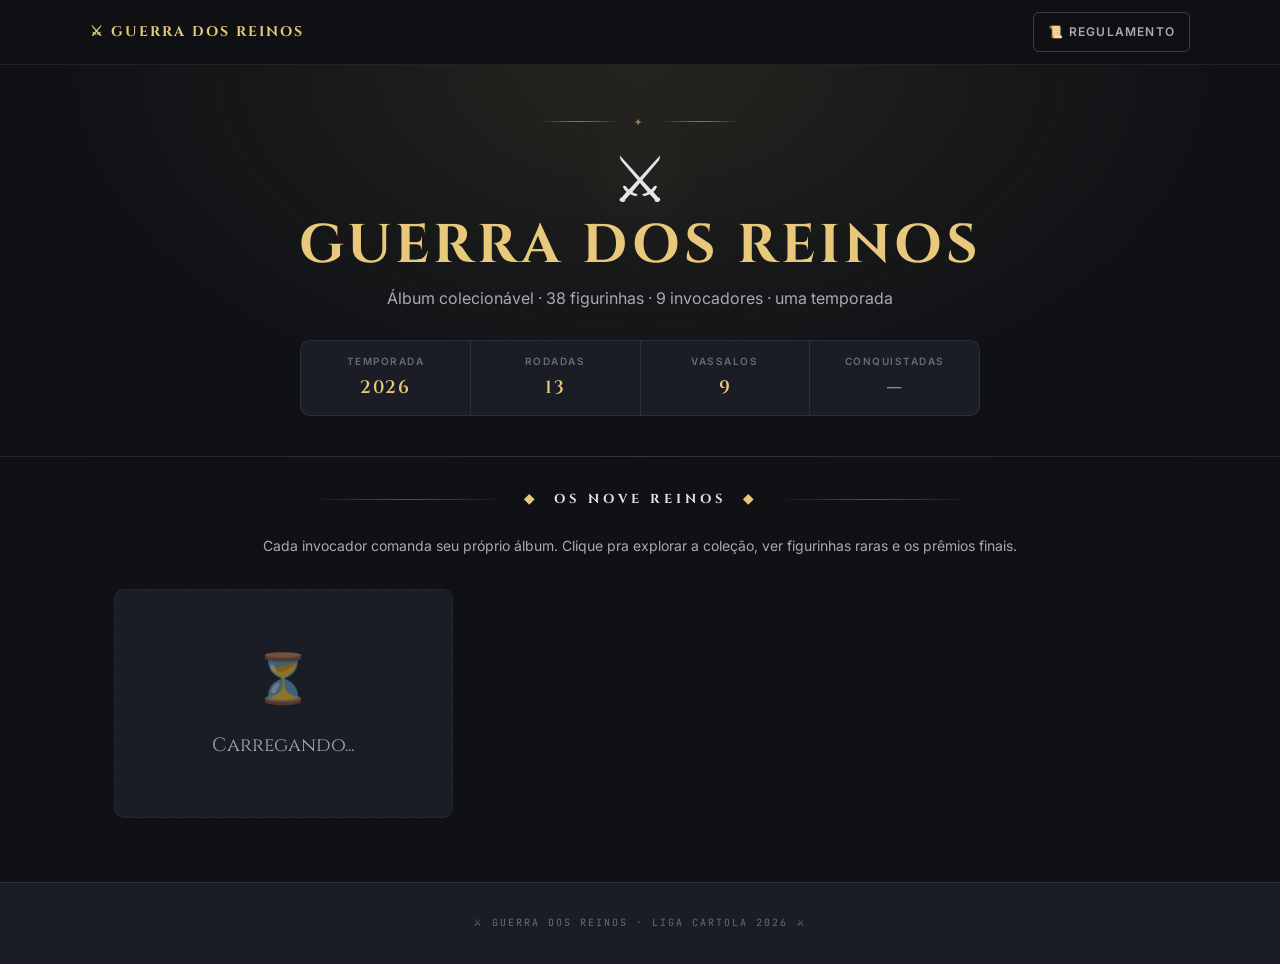
==== commit c0afe9ee: "Add files via upload" ====
--- a/index.html
+++ b/index.html
@@ -3,10 +3,10 @@
 <head>
 <meta charset="UTF-8">
 <meta name="viewport" content="width=device-width, initial-scale=1.0, viewport-fit=cover">
-<title>Guerra dos Reinos · Liga Cartola 2026</title>
-<meta name="description" content="Sistema de Conquistas Medievais — Liga Cartola FC · Temporada 2026">
+<title>Guerra dos Reinos · Álbum 2026</title>
+<meta name="description" content="Álbum colecionável de conquistas medievais — Liga Cartola FC · Temporada 2026">
 <meta property="og:title" content="Guerra dos Reinos">
-<meta property="og:description" content="Liga Cartola FC · Temporada 2026">
+<meta property="og:description" content="Álbum colecionável · Liga Cartola FC · 2026">
 
 <link rel="preconnect" href="https://fonts.googleapis.com">
 <link rel="preconnect" href="https://fonts.gstatic.com" crossorigin>
@@ -20,7 +20,7 @@
   <div class="top-nav-inner">
     <span class="top-nav-brand">⚔ Guerra dos Reinos</span>
     <div class="top-nav-links">
-      <a href="./regulamento.html" class="top-nav-link">✦ Regulamento</a>
+      <a href="./regulamento.html" class="top-nav-link">📜 Regulamento</a>
     </div>
   </div>
 </nav>
@@ -29,28 +29,23 @@
   <div class="header-ornament"><span style="font-size:11px;letter-spacing:4px">✦</span></div>
   <span class="brasao-grande">⚔</span>
   <h1>Guerra dos Reinos</h1>
-  <p class="header-sub">Sistema de Conquistas Medievais · 9 invocadores · 38 títulos · uma temporada</p>
+  <p class="header-sub">Álbum colecionável · 38 figurinhas · 9 invocadores · uma temporada</p>
   <div class="header-meta">
-    <div class="header-meta-item">Liga<span>Cartola FC</span></div>
     <div class="header-meta-item">Temporada<span>2026</span></div>
     <div class="header-meta-item">Rodadas<span id="hm-rodadas">—</span></div>
     <div class="header-meta-item">Vassalos<span id="hm-jogadores">—</span></div>
+    <div class="header-meta-item">Conquistadas<span id="hm-conquistadas">—</span></div>
   </div>
 </header>
 
 <main class="content">
-
-  <div id="home-viva">
-    <div class="empty"><div class="empty-icon">⏳</div><div class="empty-title">Carregando estado da liga...</div></div>
+  <div class="section-title"><span style="color:var(--gold)">◆</span>Os Nove Reinos<span style="color:var(--gold)">◆</span></div>
+  <div style="text-align:center;color:var(--text-secondary);margin-bottom:2rem;font-size:14px">
+    Cada invocador comanda seu próprio álbum. Clique pra explorar a coleção, ver figurinhas raras e os prêmios finais.
   </div>
-
-  <div class="section-title spaced">
-    <span style="color:var(--gold)">◆</span>
-    Os Nove Reinos
-    <span style="color:var(--gold)">◆</span>
+  <div class="portal-grid" id="portal-grid">
+    <div class="empty"><div class="empty-icon">⏳</div><div class="empty-title">Carregando...</div></div>
   </div>
-  <div class="portal-grid" id="portal-grid"></div>
-
 </main>
 
 <footer class="footer">
--- a/assets/motor.css
+++ b/assets/motor.css
@@ -0,0 +1,511 @@
+/* ════════════════════════════════════════════════════════════════
+   GUERRA DOS REINOS — Motor CSS · v1
+   Estilos compartilhados: portal, página de jogador, regulamento
+   ════════════════════════════════════════════════════════════════ */
+
+:root {
+  --bg:#0f1115; --bg-card:#1a1d26; --bg-surface:#232633; --bg-elevated:#2c2f3d;
+  --text-primary:#e4e4ec; --text-secondary:#a8a8b8; --text-tertiary:#6a6a7a;
+  --border:rgba(255,255,255,.08); --border-strong:rgba(255,255,255,.20);
+  --gold:#e8c87a; --gold-soft:rgba(232,200,122,.10); --gold-strong:rgba(232,200,122,.40);
+
+  /* Tiers heráldicos */
+  --tier-s:#e8c87a; --tier-s-rgb:232,200,122;
+  --tier-a:#d96060; --tier-a-rgb:217,96,96;
+  --tier-b:#6a9cd0; --tier-b-rgb:106,156,208;
+  --tier-c:#a878d0; --tier-c-rgb:168,120,208;
+  --tier-d:#6a6a7a; --tier-d-rgb:106,106,122;
+
+  /* Override por página */
+  --accent: var(--gold);
+  --accent-soft: var(--gold-soft);
+  --accent-strong: var(--gold-strong);
+}
+*{margin:0;padding:0;box-sizing:border-box}
+html{scroll-behavior:smooth}
+body{
+  background:var(--bg);color:var(--text-primary);
+  font-family:'Inter',system-ui,sans-serif;
+  font-size:16px;line-height:1.65;min-height:100vh;
+  -webkit-font-smoothing:antialiased;
+  display:flex;flex-direction:column;
+}
+::selection{background:var(--accent);color:var(--bg)}
+
+/* ═════ TOP NAV ═════ */
+.top-nav{
+  position:sticky;top:0;z-index:100;
+  background:rgba(15,17,21,.96);backdrop-filter:blur(12px);-webkit-backdrop-filter:blur(12px);
+  border-bottom:1px solid var(--border);
+  padding:12px 1rem;
+}
+.top-nav-inner{
+  max-width:1100px;margin:0 auto;
+  display:flex;align-items:center;justify-content:space-between;
+  gap:12px;flex-wrap:wrap;
+}
+.top-nav-brand{
+  font-family:'Cinzel',serif;font-size:14px;font-weight:700;
+  color:var(--gold);letter-spacing:2px;text-transform:uppercase;
+  display:inline-flex;align-items:center;gap:8px;text-decoration:none;
+}
+.top-nav-links{display:flex;gap:6px}
+.top-nav-link{
+  font-family:'Inter',sans-serif;font-size:12px;font-weight:600;
+  letter-spacing:1.2px;color:var(--text-secondary);text-decoration:none;
+  border:1px solid var(--border-strong);
+  padding:9px 14px;border-radius:6px;text-transform:uppercase;
+  transition:all .2s;display:inline-flex;align-items:center;gap:6px;
+}
+.top-nav-link:hover{color:var(--gold);border-color:var(--gold)}
+.top-nav-link.primary{color:var(--gold);border-color:var(--gold);background:var(--gold-soft)}
+
+/* ═════ HEADER ═════ */
+.header{
+  text-align:center;padding:3rem 1.5rem 2.5rem;
+  border-bottom:1px solid var(--border);
+  background:radial-gradient(ellipse at 50% 0%,var(--accent-soft) 0%,transparent 65%);
+  position:relative;
+}
+.back-link{
+  position:absolute;top:1rem;left:1rem;
+  font-family:'Inter',sans-serif;font-size:11px;font-weight:600;
+  letter-spacing:1.5px;color:var(--text-tertiary);text-decoration:none;
+  border:1px solid var(--border);padding:8px 12px;border-radius:6px;
+  text-transform:uppercase;transition:all .2s;
+}
+.back-link:hover{color:var(--accent);border-color:var(--accent-strong);background:var(--accent-soft)}
+.header-ornament{display:flex;align-items:center;justify-content:center;gap:14px;margin-bottom:1rem;color:var(--accent);opacity:.55}
+.header-ornament::before,.header-ornament::after{content:'';width:80px;height:1px;background:linear-gradient(90deg,transparent,currentColor,transparent)}
+.brasao-grande{
+  font-size:4rem;line-height:1;display:block;margin-bottom:.5rem;
+  filter:drop-shadow(0 0 32px var(--accent-strong));
+}
+.header h1{
+  font-family:'Cinzel',serif;
+  font-size:clamp(2rem,6vw,3.4rem);
+  font-weight:700;color:var(--accent);
+  letter-spacing:4px;line-height:1;text-transform:uppercase;
+}
+.header-region{
+  font-size:13px;color:var(--text-secondary);margin-top:.75rem;
+  font-family:'JetBrains Mono',monospace;letter-spacing:2px;text-transform:uppercase;
+}
+.header-title-current{
+  font-family:'Cinzel',serif;font-size:1.1rem;font-weight:500;
+  color:var(--text-primary);margin-top:1rem;font-style:italic;
+}
+.header-sub{
+  font-size:16px;color:var(--text-secondary);
+  margin-top:.75rem;max-width:600px;margin-left:auto;margin-right:auto;
+}
+.header-meta{
+  display:flex;justify-content:center;margin-top:1.75rem;
+  border:1px solid var(--border);border-radius:10px;
+  background:var(--bg-card);max-width:680px;
+  margin-left:auto;margin-right:auto;overflow:hidden;
+}
+.header-meta-item{
+  flex:1;min-width:120px;padding:12px 14px;
+  font-size:10px;font-weight:600;letter-spacing:1.5px;
+  color:var(--text-tertiary);text-transform:uppercase;
+  border-right:1px solid var(--border);text-align:center;
+}
+.header-meta-item:last-child{border-right:none}
+.header-meta-item span{
+  display:block;font-family:'Cinzel',serif;
+  font-size:18px;font-weight:600;color:var(--accent);margin-top:4px;
+}
+
+/* ═════ STATS BAR (página de jogador) ═════ */
+.stats-bar{
+  display:grid;
+  grid-template-columns:repeat(auto-fit,minmax(110px,1fr));
+  gap:0;background:var(--bg-card);border-bottom:1px solid var(--border);
+}
+.stat-item{
+  padding:14px 16px;text-align:center;
+  border-right:1px solid var(--border);
+}
+.stat-item:last-child{border-right:none}
+.stat-val{
+  display:block;font-family:'Cinzel',serif;font-size:22px;font-weight:700;
+  color:var(--accent);
+}
+.stat-val.neg{color:var(--tier-c)}
+.stat-val.zero{color:var(--text-tertiary)}
+.stat-label{
+  display:block;font-size:9px;font-weight:600;letter-spacing:1.5px;
+  color:var(--text-tertiary);text-transform:uppercase;margin-top:4px;
+}
+
+/* ═════ NAV INTERNO (abas dentro da página) ═════ */
+.page-nav{
+  position:sticky;top:53px;z-index:50;
+  background:rgba(15,17,21,.96);backdrop-filter:blur(8px);
+  border-bottom:1px solid var(--border);
+  padding:10px 1rem;
+}
+.page-nav-inner{
+  max-width:1100px;margin:0 auto;
+  display:flex;gap:6px;justify-content:center;flex-wrap:wrap;
+}
+.nav-btn{
+  font-family:'Inter',sans-serif;font-size:12px;font-weight:600;
+  letter-spacing:1.2px;color:var(--text-secondary);
+  background:transparent;border:1px solid var(--border-strong);
+  padding:8px 16px;border-radius:6px;cursor:pointer;text-transform:uppercase;
+  transition:all .2s;
+}
+.nav-btn:hover{color:var(--accent);border-color:var(--accent-strong)}
+.nav-btn.active{color:var(--accent);border-color:var(--accent);background:var(--accent-soft)}
+
+/* ═════ CONTENT ═════ */
+.content{max-width:1100px;margin:0 auto;width:100%;padding:2rem 1.5rem 4rem;flex:1}
+.section{display:none}
+.section.active{display:block}
+
+.section-title{
+  display:flex;align-items:center;justify-content:center;gap:16px;
+  font-family:'Cinzel',serif;font-size:13px;font-weight:700;
+  letter-spacing:4px;color:var(--text-primary);
+  margin:0 0 1.5rem;text-transform:uppercase;
+}
+.section-title::before,.section-title::after{
+  content:'';flex:1;max-width:200px;height:1px;
+  background:linear-gradient(90deg,transparent,var(--accent),transparent);opacity:.35;
+}
+.section-title.spaced{margin-top:3rem}
+.section-intro{
+  text-align:center;color:var(--text-secondary);font-size:15px;
+  max-width:680px;margin:0 auto 2rem;
+}
+
+/* ═════ GROUP TITLE (subgrupos por categoria) ═════ */
+.group-title{
+  font-family:'Cinzel',serif;font-size:11px;font-weight:600;
+  letter-spacing:3px;color:var(--gt-color,var(--accent));text-transform:uppercase;
+  margin:2rem 0 1rem;display:flex;align-items:center;gap:12px;
+}
+.group-title::before,.group-title::after{
+  content:'';flex:1;height:1px;background:var(--gt-color,var(--accent));opacity:.25;
+}
+.group-title-icon{font-size:10px}
+
+/* ═════ CREATURE CARDS (cards de conquistas) ═════ */
+.creature-grid{
+  display:grid;
+  grid-template-columns:repeat(auto-fill,minmax(220px,1fr));
+  gap:18px;margin-bottom:1.5rem;
+}
+.creature-card{
+  position:relative;background:var(--bg-card);
+  border:1px solid var(--border);border-radius:12px;overflow:hidden;
+  cursor:pointer;transition:transform .35s cubic-bezier(.2,.8,.2,1),box-shadow .35s,border-color .25s;
+  aspect-ratio:3/4;display:block;
+}
+.creature-card:hover{
+  transform:translateY(-6px);
+  border-color:var(--card-color,var(--accent-strong));
+  box-shadow:0 16px 36px rgba(0,0,0,.55);
+}
+.creature-card.locked{opacity:.32;cursor:default;filter:grayscale(.7)}
+.creature-card.locked:hover{transform:none;box-shadow:none}
+
+.card-image-wrap{
+  position:relative;width:100%;height:100%;overflow:hidden;
+}
+.card-image{
+  position:absolute;inset:0;width:100%;height:100%;
+  object-fit:cover;object-position:center top;
+  transition:transform .55s,opacity .35s;opacity:.92;
+}
+.creature-card:hover .card-image{transform:scale(1.06);opacity:1}
+.card-image-fallback{
+  position:absolute;inset:0;
+  display:flex;align-items:center;justify-content:center;
+  background:linear-gradient(135deg,var(--card-color,var(--bg-surface)) 0%,var(--bg-card) 100%);
+  font-size:3.5rem;opacity:.5;
+}
+.card-image-shade{
+  position:absolute;inset:0;
+  background:linear-gradient(180deg,rgba(15,17,21,.18) 0%,rgba(15,17,21,.50) 50%,rgba(15,17,21,.96) 100%);
+}
+.card-tier-line{
+  position:absolute;top:0;left:0;right:0;height:3px;
+  background:var(--card-color,var(--accent));z-index:2;
+}
+.card-tier-badge{
+  position:absolute;top:10px;right:10px;z-index:2;
+  font-family:'JetBrains Mono',monospace;font-size:11px;font-weight:700;
+  padding:4px 9px;border-radius:4px;
+  background:rgba(15,17,21,.85);backdrop-filter:blur(6px);
+  color:var(--card-color,var(--accent));
+  border:1px solid var(--card-color,var(--accent));letter-spacing:1px;
+}
+.card-info{
+  position:absolute;bottom:0;left:0;right:0;padding:14px 16px;z-index:2;
+}
+.card-marco{
+  font-family:'JetBrains Mono',monospace;font-size:10px;font-weight:600;
+  color:var(--card-color,var(--accent));letter-spacing:2px;text-transform:uppercase;
+  margin-bottom:5px;
+}
+.card-name{
+  font-family:'Cinzel',serif;font-size:18px;font-weight:600;
+  color:var(--text-primary);line-height:1.15;
+  text-shadow:0 1px 8px rgba(0,0,0,.85);
+}
+.card-pts{
+  font-family:'JetBrains Mono',monospace;font-size:11px;font-weight:600;
+  color:var(--text-secondary);margin-top:4px;letter-spacing:.5px;
+}
+.card-locked-tag{
+  position:absolute;top:10px;left:10px;z-index:2;
+  font-size:10px;font-weight:600;letter-spacing:1.5px;
+  padding:3px 8px;border-radius:4px;
+  background:rgba(15,17,21,.75);color:var(--text-tertiary);text-transform:uppercase;
+}
+.card-unlocked-tag{
+  position:absolute;top:10px;left:10px;z-index:2;
+  font-size:10px;font-weight:700;letter-spacing:1.5px;
+  padding:3px 8px;border-radius:4px;
+  background:var(--card-color,var(--accent));color:var(--bg);text-transform:uppercase;
+}
+
+/* ═════ MODAL ═════ */
+.modal-overlay{
+  position:fixed;inset:0;z-index:1000;
+  background:rgba(0,0,0,.85);backdrop-filter:blur(8px);
+  display:flex;align-items:center;justify-content:center;padding:1rem;
+  opacity:0;pointer-events:none;transition:opacity .25s;
+}
+.modal-overlay.open{opacity:1;pointer-events:auto}
+.modal{
+  background:var(--bg-card);border:1px solid var(--border-strong);
+  border-radius:16px;max-width:560px;width:100%;max-height:90vh;
+  overflow-y:auto;position:relative;
+  border-top:3px solid var(--card-color,var(--accent));
+}
+.modal-close{
+  position:absolute;top:14px;right:14px;z-index:5;
+  width:36px;height:36px;border-radius:50%;
+  background:rgba(15,17,21,.7);border:1px solid var(--border);
+  color:var(--text-secondary);cursor:pointer;
+  display:flex;align-items:center;justify-content:center;font-size:18px;
+}
+.modal-close:hover{color:var(--accent);border-color:var(--accent-strong)}
+.modal-img{
+  width:100%;aspect-ratio:3/4;object-fit:cover;
+  background:var(--bg-surface);
+}
+.modal-body{padding:1.5rem 1.75rem 1.75rem}
+.modal-tier{margin-bottom:.5rem}
+.modal-name{
+  font-family:'Cinzel',serif;font-size:1.5rem;font-weight:700;
+  color:var(--card-color,var(--accent));line-height:1.2;
+}
+.modal-marco{
+  font-family:'JetBrains Mono',monospace;font-size:11px;
+  color:var(--text-tertiary);letter-spacing:1.5px;
+  text-transform:uppercase;margin-top:6px;margin-bottom:1rem;
+}
+.modal-desc{font-size:14px;color:var(--text-secondary);line-height:1.7}
+
+/* ═════ HISTÓRICO (timeline) ═════ */
+.historico-table{
+  width:100%;border-collapse:collapse;
+  background:var(--bg-card);border:1px solid var(--border);
+  border-radius:10px;overflow:hidden;
+}
+.historico-table th{
+  text-align:left;padding:12px 14px;
+  font-family:'Inter',sans-serif;font-size:10px;font-weight:600;
+  letter-spacing:1.5px;color:var(--text-tertiary);text-transform:uppercase;
+  border-bottom:1px solid var(--border-strong);background:var(--bg-surface);
+}
+.historico-table td{
+  padding:12px 14px;border-bottom:1px solid var(--border);
+  color:var(--text-primary);font-size:14px;
+  font-family:'JetBrains Mono',monospace;
+}
+.historico-table tr:last-child td{border-bottom:none}
+.historico-table tr:hover{background:var(--bg-surface)}
+.historico-table .pos-1{color:var(--tier-s);font-weight:700}
+.historico-table .pos-last{color:var(--tier-c);font-weight:700}
+.historico-table .conq-tags{display:flex;gap:4px;flex-wrap:wrap;font-family:'Inter',sans-serif}
+.conq-tag{
+  font-size:10px;padding:2px 7px;border-radius:4px;font-weight:600;
+  letter-spacing:.5px;
+}
+.conq-tag.mvp{background:rgba(var(--tier-s-rgb),.18);color:var(--tier-s)}
+.conq-tag.podio{background:rgba(var(--tier-b-rgb),.18);color:var(--tier-b)}
+.conq-tag.mitada{background:rgba(var(--tier-a-rgb),.18);color:var(--tier-a)}
+.conq-tag.recuperacao{background:rgba(var(--tier-b-rgb),.18);color:var(--tier-b)}
+.conq-tag.massacre{background:rgba(var(--tier-a-rgb),.18);color:var(--tier-a)}
+.conq-tag.lanterna{background:rgba(var(--tier-c-rgb),.18);color:var(--tier-c)}
+.conq-tag.g2{background:var(--gold-soft);color:var(--gold);border:1px solid var(--gold-strong)}
+
+/* ═════ PORTAL — grid de jogadores ═════ */
+.portal-grid{
+  display:grid;
+  grid-template-columns:repeat(auto-fill,minmax(280px,1fr));
+  gap:18px;
+}
+.portal-card{
+  position:relative;background:var(--bg-card);
+  border:1px solid var(--border);border-radius:14px;overflow:hidden;
+  text-decoration:none;color:inherit;cursor:pointer;
+  transition:transform .35s cubic-bezier(.2,.8,.2,1),box-shadow .35s,border-color .25s;
+  aspect-ratio:4/5;display:block;
+}
+.portal-card:hover{
+  transform:translateY(-6px);
+  border-color:var(--portal-color,var(--accent-strong));
+  box-shadow:0 16px 36px rgba(0,0,0,.55),0 0 0 1px var(--accent-soft);
+}
+.portal-bg{
+  position:absolute;inset:0;
+  background:linear-gradient(135deg,var(--portal-color,var(--bg-surface)) 0%,var(--bg-card) 70%);
+  opacity:.18;
+}
+.portal-shade{
+  position:absolute;inset:0;
+  background:linear-gradient(180deg,rgba(15,17,21,.4) 0%,rgba(15,17,21,.85) 100%);
+}
+.portal-line{
+  position:absolute;top:0;left:0;right:0;height:3px;
+  background:var(--portal-color,var(--accent));opacity:.85;z-index:2;
+}
+.portal-content{
+  position:relative;z-index:2;height:100%;padding:1.5rem 1.4rem;
+  display:flex;flex-direction:column;justify-content:space-between;
+}
+.portal-rank{
+  font-family:'JetBrains Mono',monospace;font-size:10px;font-weight:700;
+  color:var(--text-tertiary);letter-spacing:2px;text-transform:uppercase;
+}
+.portal-rank.top1{color:var(--gold)}
+.portal-brasao{
+  font-size:3rem;line-height:1;
+  filter:drop-shadow(0 0 20px var(--portal-color,var(--accent-strong)));
+}
+.portal-name{
+  font-family:'Cinzel',serif;font-size:22px;font-weight:700;
+  color:var(--portal-color,var(--accent));letter-spacing:1px;line-height:1.1;
+  text-shadow:0 2px 12px rgba(0,0,0,.6);
+}
+.portal-title{
+  font-size:13px;color:var(--text-primary);line-height:1.4;
+  margin-top:.4rem;text-shadow:0 1px 6px rgba(0,0,0,.7);font-style:italic;
+}
+.portal-stats{
+  display:flex;align-items:baseline;gap:8px;margin-top:.85rem;
+}
+.portal-pm{
+  font-family:'Cinzel',serif;font-size:24px;font-weight:700;
+  color:var(--portal-color,var(--accent));
+}
+.portal-pm-label{
+  font-size:9px;color:var(--text-tertiary);
+  letter-spacing:1.5px;text-transform:uppercase;font-weight:600;
+}
+.portal-arrow{
+  position:absolute;top:14px;right:14px;z-index:3;
+  width:32px;height:32px;border-radius:50%;
+  background:rgba(15,17,21,.7);border:1px solid var(--border);
+  color:var(--text-secondary);
+  display:flex;align-items:center;justify-content:center;font-size:14px;
+  backdrop-filter:blur(6px);transition:all .25s;
+}
+.portal-card:hover .portal-arrow{
+  background:var(--portal-color,var(--accent));color:var(--bg);
+  border-color:transparent;transform:translateX(3px);
+}
+
+/* ═════ ÚLTIMA RODADA — destaques (portal) ═════ */
+.last-round{
+  display:grid;gap:12px;
+  grid-template-columns:repeat(auto-fit,minmax(220px,1fr));
+  margin-bottom:1rem;
+}
+.lr-card{
+  background:var(--bg-card);border:1px solid var(--border);
+  border-radius:10px;padding:16px 18px;
+  border-left:3px solid var(--tier-d);
+}
+.lr-card.mvp{border-left-color:var(--tier-s);background:linear-gradient(135deg,rgba(var(--tier-s-rgb),.06),transparent 60%)}
+.lr-card.mitada{border-left-color:var(--tier-a);background:linear-gradient(135deg,rgba(var(--tier-a-rgb),.06),transparent 60%)}
+.lr-card.lanterna{border-left-color:var(--tier-c);background:linear-gradient(135deg,rgba(var(--tier-c-rgb),.06),transparent 60%)}
+.lr-icon{font-size:22px;margin-bottom:6px}
+.lr-label{
+  font-size:10px;font-weight:600;letter-spacing:2px;
+  color:var(--text-tertiary);text-transform:uppercase;margin-bottom:6px;
+}
+.lr-name{font-family:'Cinzel',serif;font-size:18px;font-weight:600;color:var(--text-primary)}
+.lr-stat{font-family:'JetBrains Mono',monospace;font-size:13px;color:var(--text-secondary);margin-top:4px}
+
+/* ═════ RANKING COMPACTO ═════ */
+.ranking-mini{display:grid;gap:4px;max-width:680px;margin:0 auto 1rem}
+.rank-row{
+  display:grid;grid-template-columns:36px 1fr auto auto;
+  gap:14px;padding:12px 18px;
+  background:var(--bg-card);border:1px solid var(--border);
+  border-radius:6px;align-items:center;
+  text-decoration:none;color:inherit;
+  transition:transform .15s,border-color .2s;
+}
+.rank-row:hover{transform:translateX(3px);border-color:var(--border-strong)}
+.rank-row.top1{background:var(--gold-soft);border-color:var(--gold-strong)}
+.rank-row.top2,.rank-row.top3{border-color:rgba(168,168,184,.18)}
+.rank-pos{font-family:'Cinzel',serif;font-size:17px;font-weight:700;color:var(--text-secondary);text-align:center}
+.rank-row.top1 .rank-pos{color:var(--gold)}
+.rank-name{font-family:'Cinzel',serif;font-size:16px;font-weight:600;color:var(--text-primary)}
+.rank-row.top1 .rank-name{color:var(--gold)}
+.rank-pm{font-family:'JetBrains Mono',monospace;font-size:15px;font-weight:700;color:var(--text-primary)}
+.rank-row.top1 .rank-pm{color:var(--gold)}
+.rank-pm-label{font-size:9px;color:var(--text-tertiary);letter-spacing:1.5px;text-transform:uppercase;display:block;font-family:'Inter',sans-serif;text-align:right}
+
+/* ═════ EMPTY STATE ═════ */
+.empty{
+  text-align:center;padding:3rem 1.5rem;color:var(--text-tertiary);
+  background:var(--bg-card);border:1px dashed var(--border);border-radius:10px;
+}
+.empty-icon{font-size:3rem;margin-bottom:.75rem;opacity:.5}
+.empty-title{font-family:'Cinzel',serif;font-size:1.2rem;color:var(--text-secondary);margin-bottom:.5rem}
+
+/* ═════ FOOTER ═════ */
+.footer{
+  border-top:1px solid var(--border);
+  padding:2rem 1.5rem;text-align:center;background:var(--bg-card);
+}
+.footer-credit{
+  font-family:'JetBrains Mono',monospace;font-size:10px;
+  color:var(--text-tertiary);letter-spacing:2px;text-transform:uppercase;
+}
+
+/* ═════ RESPONSIVE ═════ */
+@media(max-width:700px){
+  .top-nav{padding:10px 12px}
+  .top-nav-inner{gap:8px}
+  .top-nav-brand{font-size:12px}
+  .top-nav-link{font-size:11px;padding:8px 10px;letter-spacing:1px}
+  .header{padding:2rem 1rem 1.5rem}
+  .header h1{font-size:1.9rem;letter-spacing:2px}
+  .brasao-grande{font-size:3.2rem}
+  .header-meta-item{min-width:50%;border-right:none;border-bottom:1px solid var(--border)}
+  .header-meta-item:nth-child(odd){border-right:1px solid var(--border)}
+  .stats-bar{grid-template-columns:repeat(3,1fr)}
+  .stat-item{border-bottom:1px solid var(--border)}
+  .stat-val{font-size:18px}
+  .page-nav{top:53px;padding:8px 12px}
+  .nav-btn{flex:1;font-size:11px;padding:7px 10px}
+  .content{padding:1.5rem 1rem 2.5rem}
+  .creature-grid{grid-template-columns:repeat(2,1fr);gap:12px}
+  .card-name{font-size:15px}
+  .portal-grid{grid-template-columns:1fr;gap:14px}
+  .portal-card{aspect-ratio:16/10}
+  .last-round{grid-template-columns:1fr}
+  .historico-table th,.historico-table td{padding:8px 10px;font-size:12px}
+  .footer{padding:1.5rem 1rem}
+}
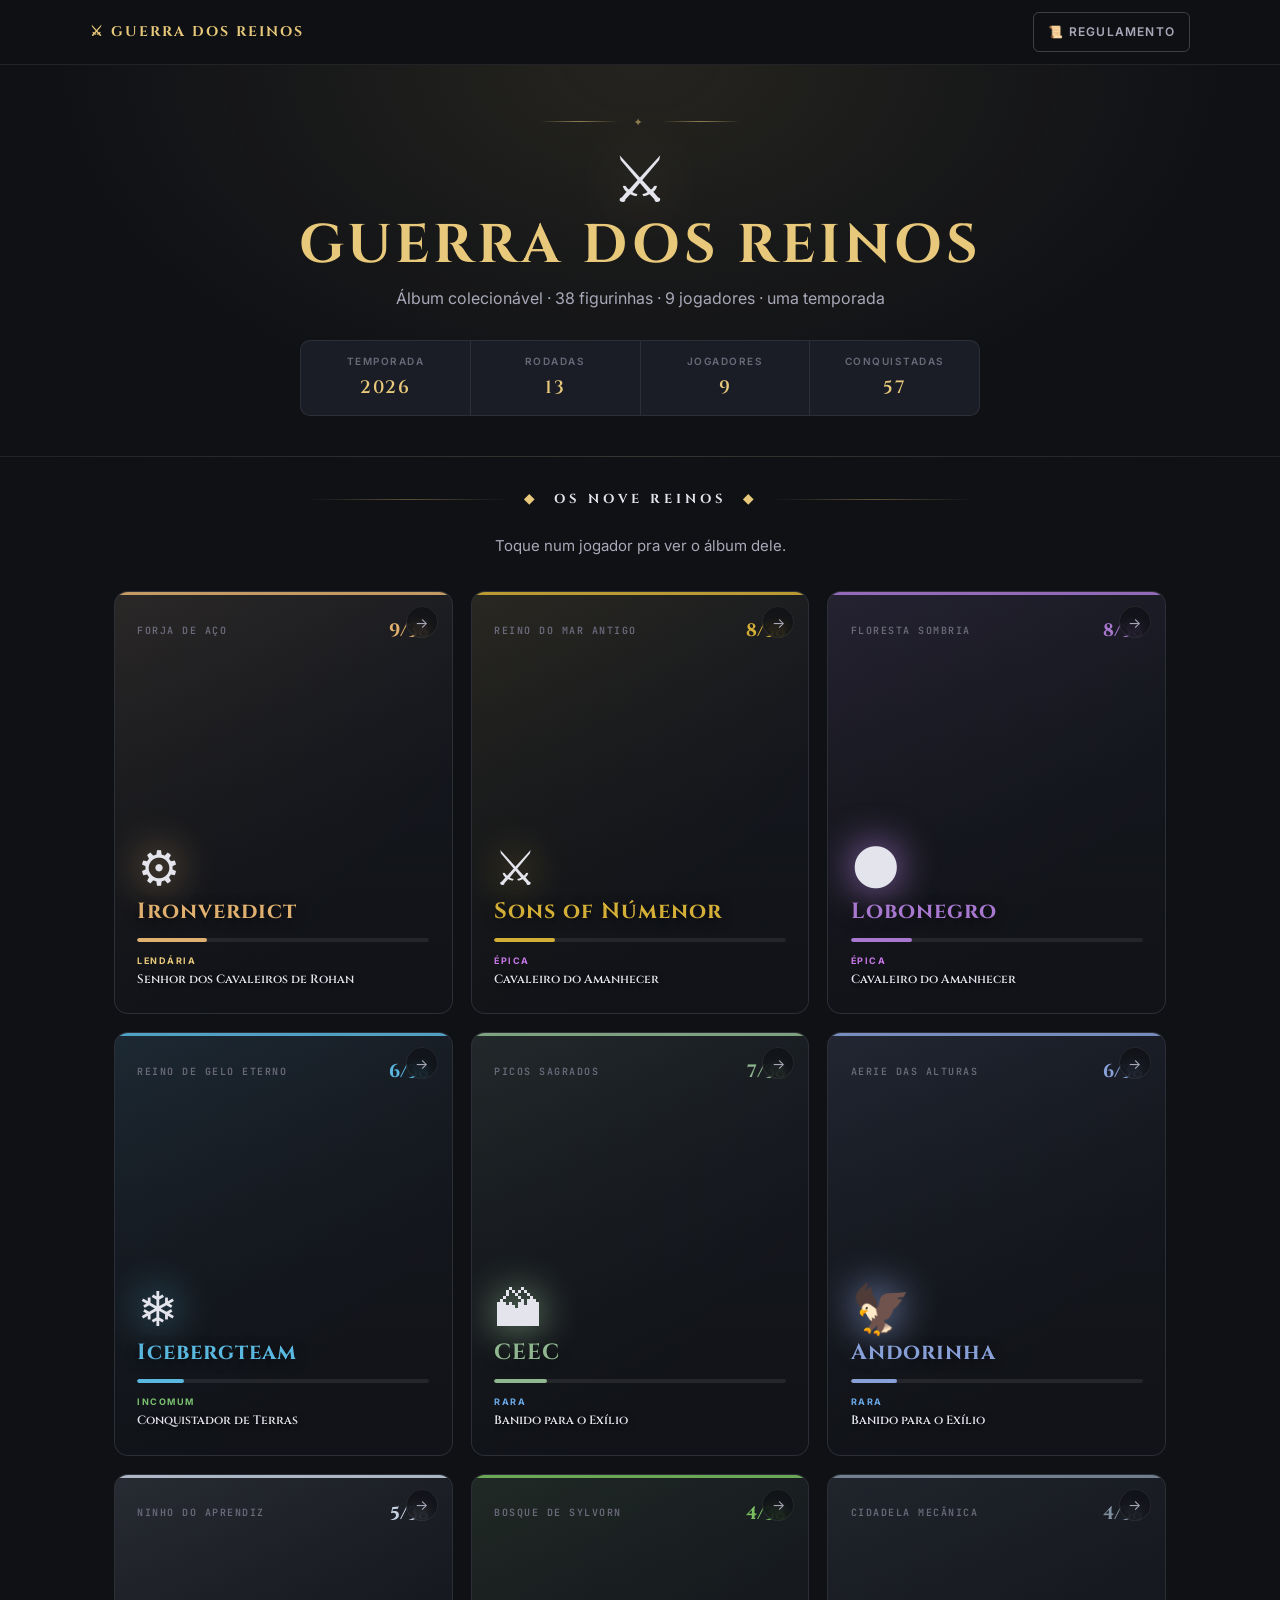
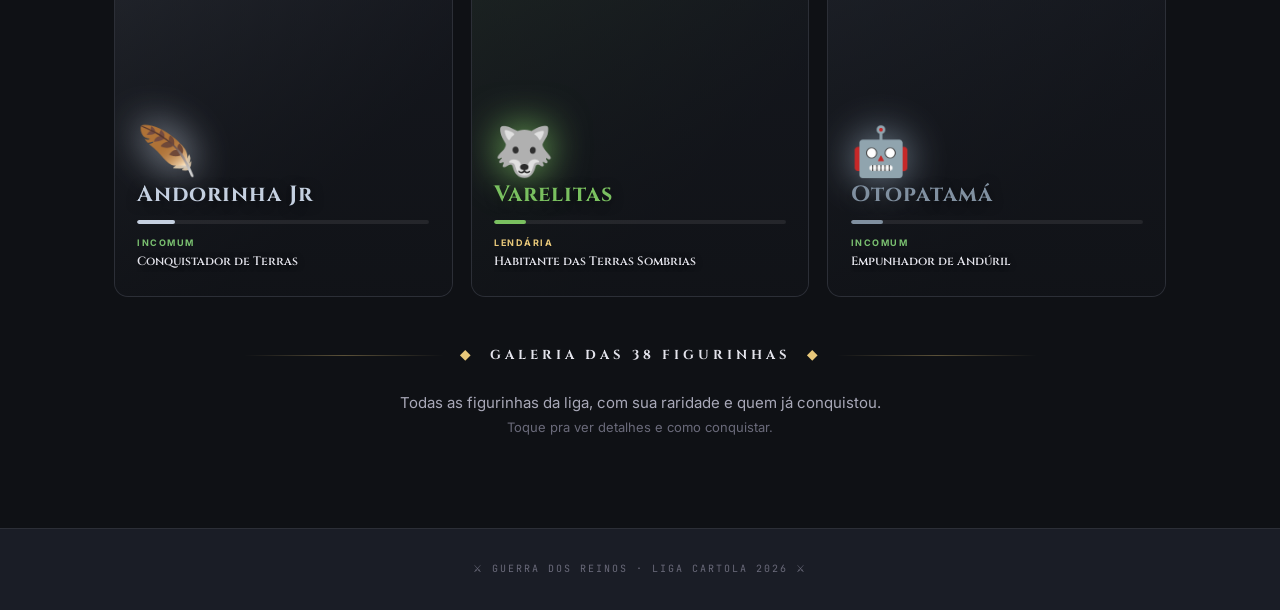
==== commit 6fd032a4: "Add files via upload" ====
--- a/index.html
+++ b/index.html
@@ -29,24 +29,40 @@
   <div class="header-ornament"><span style="font-size:11px;letter-spacing:4px">✦</span></div>
   <span class="brasao-grande">⚔</span>
   <h1>Guerra dos Reinos</h1>
-  <p class="header-sub">Álbum colecionável · 38 figurinhas · 9 invocadores · uma temporada</p>
+  <p class="header-sub">Álbum colecionável · 38 figurinhas · 9 jogadores · uma temporada</p>
   <div class="header-meta">
     <div class="header-meta-item">Temporada<span>2026</span></div>
     <div class="header-meta-item">Rodadas<span id="hm-rodadas">—</span></div>
-    <div class="header-meta-item">Vassalos<span id="hm-jogadores">—</span></div>
+    <div class="header-meta-item">Jogadores<span id="hm-jogadores">—</span></div>
     <div class="header-meta-item">Conquistadas<span id="hm-conquistadas">—</span></div>
   </div>
 </header>
 
 <main class="content">
+
   <div class="section-title"><span style="color:var(--gold)">◆</span>Os Nove Reinos<span style="color:var(--gold)">◆</span></div>
-  <div style="text-align:center;color:var(--text-secondary);margin-bottom:2rem;font-size:14px">
-    Cada invocador comanda seu próprio álbum. Clique pra explorar a coleção, ver figurinhas raras e os prêmios finais.
+  <div style="text-align:center;color:var(--text-secondary);margin-bottom:2rem;font-size:15px">
+    Toque num jogador pra ver o álbum dele.
   </div>
   <div class="portal-grid" id="portal-grid">
     <div class="empty"><div class="empty-icon">⏳</div><div class="empty-title">Carregando...</div></div>
   </div>
+
+  <div class="section-title spaced"><span style="color:var(--gold)">◆</span>Galeria das 38 Figurinhas<span style="color:var(--gold)">◆</span></div>
+  <div style="text-align:center;color:var(--text-secondary);margin-bottom:1.5rem;font-size:15px">
+    Todas as figurinhas da liga, com sua raridade e quem já conquistou.<br>
+    <span style="font-size:13px;color:var(--text-tertiary)">Toque pra ver detalhes e como conquistar.</span>
+  </div>
+  <div id="galeria-portal"></div>
+
 </main>
+
+<div class="modal-overlay" id="modal" onclick="closeCardModal(event)">
+  <div class="modal" id="modal-content" onclick="event.stopPropagation()">
+    <button class="modal-close" onclick="closeCardModalDirect()">✕</button>
+    <div id="modal-body"></div>
+  </div>
+</div>
 
 <footer class="footer">
   <div class="footer-credit">⚔ Guerra dos Reinos · Liga Cartola 2026 ⚔</div>
@@ -54,7 +70,9 @@
 
 <script src="./assets/jogadores.js"></script>
 <script src="./assets/motor.js"></script>
-<script>initPortal();</script>
+<script>initPortal();
+document.addEventListener('keydown', e => { if (e.key === 'Escape') closeCardModalDirect(); });
+</script>
 
 </body>
 </html>
--- a/assets/motor.css
+++ b/assets/motor.css
@@ -1,6 +1,5 @@
 /* ════════════════════════════════════════════════════════════════
-   GUERRA DOS REINOS — Motor CSS · v1
-   Estilos compartilhados: portal, página de jogador, regulamento
+   GUERRA DOS REINOS — Motor CSS · v3 · Álbum
    ════════════════════════════════════════════════════════════════ */
 
 :root {
@@ -9,14 +8,21 @@
   --border:rgba(255,255,255,.08); --border-strong:rgba(255,255,255,.20);
   --gold:#e8c87a; --gold-soft:rgba(232,200,122,.10); --gold-strong:rgba(232,200,122,.40);
 
-  /* Tiers heráldicos */
+  /* Tiers heráldicos (categorias) */
   --tier-s:#e8c87a; --tier-s-rgb:232,200,122;
   --tier-a:#d96060; --tier-a-rgb:217,96,96;
   --tier-b:#6a9cd0; --tier-b-rgb:106,156,208;
   --tier-c:#a878d0; --tier-c-rgb:168,120,208;
   --tier-d:#6a6a7a; --tier-d-rgb:106,106,122;
 
-  /* Override por página */
+  /* Raridade na Galeria da Liga */
+  --rar-mythic:#f8d878;    /* dourado intenso */
+  --rar-legend:#e8c87a;    /* dourado */
+  --rar-epic:#c878e8;      /* roxo */
+  --rar-rare:#6aa8e8;      /* azul */
+  --rar-uncommon:#7ac070;  /* verde */
+  --rar-common:#8a8a98;    /* cinza */
+
   --accent: var(--gold);
   --accent-soft: var(--gold-soft);
   --accent-strong: var(--gold-strong);
@@ -58,7 +64,6 @@
   transition:all .2s;display:inline-flex;align-items:center;gap:6px;
 }
 .top-nav-link:hover{color:var(--gold);border-color:var(--gold)}
-.top-nav-link.primary{color:var(--gold);border-color:var(--gold);background:var(--gold-soft)}
 
 /* ═════ HEADER ═════ */
 .header{
@@ -91,10 +96,6 @@
   font-size:13px;color:var(--text-secondary);margin-top:.75rem;
   font-family:'JetBrains Mono',monospace;letter-spacing:2px;text-transform:uppercase;
 }
-.header-title-current{
-  font-family:'Cinzel',serif;font-size:1.1rem;font-weight:500;
-  color:var(--text-primary);margin-top:1rem;font-style:italic;
-}
 .header-sub{
   font-size:16px;color:var(--text-secondary);
   margin-top:.75rem;max-width:600px;margin-left:auto;margin-right:auto;
@@ -117,29 +118,74 @@
   font-size:18px;font-weight:600;color:var(--accent);margin-top:4px;
 }
 
-/* ═════ STATS BAR (página de jogador) ═════ */
-.stats-bar{
-  display:grid;
-  grid-template-columns:repeat(auto-fit,minmax(110px,1fr));
-  gap:0;background:var(--bg-card);border-bottom:1px solid var(--border);
-}
-.stat-item{
-  padding:14px 16px;text-align:center;
-  border-right:1px solid var(--border);
-}
-.stat-item:last-child{border-right:none}
-.stat-val{
-  display:block;font-family:'Cinzel',serif;font-size:22px;font-weight:700;
-  color:var(--accent);
-}
-.stat-val.neg{color:var(--tier-c)}
-.stat-val.zero{color:var(--text-tertiary)}
-.stat-label{
-  display:block;font-size:9px;font-weight:600;letter-spacing:1.5px;
-  color:var(--text-tertiary);text-transform:uppercase;margin-top:4px;
-}
-
-/* ═════ NAV INTERNO (abas dentro da página) ═════ */
+/* ═════ COMPLETUDE BLOCK (ex stats-bar) ═════ */
+.completude-block{
+  background:var(--bg-card);border-bottom:1px solid var(--border);
+  padding:1.25rem 1.5rem;
+}
+.completude-row{
+  max-width:1100px;margin:0 auto;
+  display:flex;align-items:baseline;gap:12px;flex-wrap:wrap;
+}
+.completude-label{
+  font-family:'Inter',sans-serif;font-size:10px;font-weight:600;
+  letter-spacing:2px;color:var(--text-tertiary);text-transform:uppercase;
+}
+.completude-val{
+  font-family:'Cinzel',serif;font-size:28px;font-weight:700;color:var(--accent);
+}
+.completude-pct{
+  font-family:'JetBrains Mono',monospace;font-size:14px;font-weight:600;
+  color:var(--text-secondary);margin-left:auto;
+}
+.completude-bar{
+  max-width:1100px;margin:.75rem auto 0;
+  height:6px;background:var(--bg-surface);border-radius:3px;overflow:hidden;
+}
+.completude-bar-fill{
+  height:100%;background:linear-gradient(90deg,var(--accent),var(--accent));
+  border-radius:3px;transition:width .8s cubic-bezier(.2,.8,.2,1);
+  box-shadow:0 0 16px var(--accent-strong);
+}
+.completude-last{
+  max-width:1100px;margin:.75rem auto 0;
+  display:flex;gap:8px;flex-wrap:wrap;align-items:baseline;
+  font-size:13px;
+}
+.completude-last-label{color:var(--text-tertiary);font-weight:500}
+.completude-last-name{font-family:'Cinzel',serif;font-weight:600;color:var(--accent)}
+.completude-last-meta{
+  font-family:'JetBrains Mono',monospace;font-size:11px;color:var(--text-tertiary);
+}
+
+/* Progresso por categoria (sticker book vibes) */
+.progresso-cats{
+  max-width:1100px;margin:1rem auto 0;
+  display:grid;gap:6px;
+}
+.progresso-cat{
+  display:grid;grid-template-columns:90px 1fr 50px;
+  align-items:center;gap:12px;
+  padding:6px 0;
+}
+.progresso-label{
+  font-family:'Inter',sans-serif;font-size:10px;font-weight:600;
+  letter-spacing:1.5px;color:var(--text-tertiary);text-transform:uppercase;
+}
+.progresso-stickers{
+  display:flex;gap:6px;flex-wrap:wrap;
+}
+.sticker{
+  font-size:14px;display:inline-block;line-height:1;
+  filter:drop-shadow(0 0 4px currentColor);
+}
+.sticker.empty{color:var(--text-tertiary);opacity:.4;filter:none;font-size:12px}
+.progresso-count{
+  font-family:'JetBrains Mono',monospace;font-size:11px;color:var(--text-secondary);
+  text-align:right;
+}
+
+/* ═════ NAV INTERNO ═════ */
 .page-nav{
   position:sticky;top:53px;z-index:50;
   background:rgba(15,17,21,.96);backdrop-filter:blur(8px);
@@ -181,7 +227,6 @@
   max-width:680px;margin:0 auto 2rem;
 }
 
-/* ═════ GROUP TITLE (subgrupos por categoria) ═════ */
 .group-title{
   font-family:'Cinzel',serif;font-size:11px;font-weight:600;
   letter-spacing:3px;color:var(--gt-color,var(--accent));text-transform:uppercase;
@@ -190,37 +235,73 @@
 .group-title::before,.group-title::after{
   content:'';flex:1;height:1px;background:var(--gt-color,var(--accent));opacity:.25;
 }
-.group-title-icon{font-size:10px}
-
-/* ═════ CREATURE CARDS (cards de conquistas) ═════ */
+.group-title-icon{font-size:12px}
+
+/* ═════ FIGURINHAS — ÁLBUM ═════ */
 .creature-grid{
   display:grid;
-  grid-template-columns:repeat(auto-fill,minmax(220px,1fr));
-  gap:18px;margin-bottom:1.5rem;
+  grid-template-columns:repeat(auto-fill,minmax(200px,1fr));
+  gap:16px;margin-bottom:1.5rem;
 }
 .creature-card{
   position:relative;background:var(--bg-card);
   border:1px solid var(--border);border-radius:12px;overflow:hidden;
-  cursor:pointer;transition:transform .35s cubic-bezier(.2,.8,.2,1),box-shadow .35s,border-color .25s;
+  cursor:pointer;
+  transition:transform .35s cubic-bezier(.2,.8,.2,1),box-shadow .35s,border-color .25s;
   aspect-ratio:3/4;display:block;
 }
-.creature-card:hover{
-  transform:translateY(-6px);
+
+/* CONQUISTADA — brilhante, badge, borda viva */
+.creature-card.unlocked{
   border-color:var(--card-color,var(--accent-strong));
-  box-shadow:0 16px 36px rgba(0,0,0,.55);
-}
-.creature-card.locked{opacity:.32;cursor:default;filter:grayscale(.7)}
-.creature-card.locked:hover{transform:none;box-shadow:none}
-
-.card-image-wrap{
-  position:relative;width:100%;height:100%;overflow:hidden;
-}
+  box-shadow:0 4px 18px rgba(0,0,0,.4),0 0 0 1px rgba(var(--tier-s-rgb),.05);
+}
+.creature-card.unlocked:hover{
+  transform:translateY(-6px) scale(1.02);
+  box-shadow:0 18px 38px rgba(0,0,0,.55),0 0 24px var(--card-color,var(--accent-strong));
+}
+
+/* SILHUETA (bloqueada) — escura, dessaturada, intrigante */
+.creature-card.silhouette{
+  border-style:dashed;border-color:var(--border);
+}
+.creature-card.silhouette .card-image{
+  filter:grayscale(1) brightness(.32) contrast(1.15);
+  opacity:.55;
+}
+.creature-card.silhouette:hover{
+  transform:translateY(-3px);
+  border-style:solid;
+  border-color:var(--card-color,var(--border-strong));
+}
+.creature-card.silhouette:hover .card-image{
+  filter:grayscale(.7) brightness(.45) contrast(1.1);
+  opacity:.7;
+}
+
+/* PRÊMIO FINAL — estilo silhouette mas com glow dourado */
+.creature-card.premio{
+  border-color:rgba(var(--tier-s-rgb),.25);border-style:solid;
+}
+.creature-card.premio .card-image{
+  filter:grayscale(.4) brightness(.55) contrast(1.05);
+  opacity:.75;
+}
+.creature-card.premio:hover .card-image{
+  filter:grayscale(0) brightness(.85) contrast(1);opacity:.95;
+}
+.creature-card.premio:hover{
+  border-color:var(--tier-s);
+  box-shadow:0 14px 30px rgba(0,0,0,.5),0 0 28px rgba(var(--tier-s-rgb),.35);
+}
+
+.card-image-wrap{position:relative;width:100%;height:100%;overflow:hidden}
 .card-image{
   position:absolute;inset:0;width:100%;height:100%;
   object-fit:cover;object-position:center top;
-  transition:transform .55s,opacity .35s;opacity:.92;
-}
-.creature-card:hover .card-image{transform:scale(1.06);opacity:1}
+  transition:transform .55s,opacity .35s,filter .35s;
+}
+.creature-card.unlocked:hover .card-image{transform:scale(1.06)}
 .card-image-fallback{
   position:absolute;inset:0;
   display:flex;align-items:center;justify-content:center;
@@ -231,18 +312,72 @@
   position:absolute;inset:0;
   background:linear-gradient(180deg,rgba(15,17,21,.18) 0%,rgba(15,17,21,.50) 50%,rgba(15,17,21,.96) 100%);
 }
+.creature-card.silhouette .card-image-shade{
+  background:linear-gradient(180deg,rgba(15,17,21,.55) 0%,rgba(15,17,21,.78) 60%,rgba(15,17,21,.98) 100%);
+}
 .card-tier-line{
   position:absolute;top:0;left:0;right:0;height:3px;
   background:var(--card-color,var(--accent));z-index:2;
 }
-.card-tier-badge{
-  position:absolute;top:10px;right:10px;z-index:2;
-  font-family:'JetBrains Mono',monospace;font-size:11px;font-weight:700;
-  padding:4px 9px;border-radius:4px;
+.card-num-badge{
+  position:absolute;top:10px;right:10px;z-index:3;
+  font-family:'JetBrains Mono',monospace;font-size:10px;font-weight:700;
+  padding:3px 7px;border-radius:4px;
   background:rgba(15,17,21,.85);backdrop-filter:blur(6px);
   color:var(--card-color,var(--accent));
   border:1px solid var(--card-color,var(--accent));letter-spacing:1px;
 }
+/* Estampa de "conquistado" — selo Panini */
+.card-stamp{
+  position:absolute;top:10px;left:10px;z-index:3;
+  width:32px;height:32px;border-radius:50%;
+  background:var(--card-color,var(--accent));color:var(--bg);
+  display:flex;align-items:center;justify-content:center;
+  font-size:14px;font-weight:700;
+  box-shadow:0 0 16px var(--card-color,var(--accent));
+  animation:stampPulse 3s ease-in-out infinite;
+}
+.card-stamp.small{width:26px;height:26px;font-size:12px}
+.card-stamp.gold{background:var(--gold);box-shadow:0 0 20px var(--gold)}
+@keyframes stampPulse{
+  0%,100%{transform:scale(1)}
+  50%{transform:scale(1.08)}
+}
+/* Cadeado central pra silhuetas */
+.card-locked-overlay{
+  position:absolute;top:50%;left:50%;z-index:3;
+  transform:translate(-50%,-65%);
+  width:48px;height:48px;border-radius:50%;
+  background:rgba(15,17,21,.7);backdrop-filter:blur(6px);
+  border:1px solid var(--border-strong);
+  display:flex;align-items:center;justify-content:center;
+  font-size:18px;color:var(--text-tertiary);
+}
+.creature-card.silhouette:hover .card-locked-overlay{
+  background:rgba(15,17,21,.5);
+  border-color:var(--card-color,var(--border-strong));
+  color:var(--card-color,var(--text-secondary));
+}
+/* Badges de prêmios */
+.lidera-tag{
+  position:absolute;top:10px;left:10px;z-index:3;
+  font-size:9px;font-weight:700;letter-spacing:1.5px;
+  padding:4px 9px;border-radius:4px;
+  background:var(--gold);color:var(--bg);text-transform:uppercase;
+  box-shadow:0 0 14px var(--gold-strong);
+}
+.lider-tag{
+  position:absolute;top:10px;left:10px;z-index:3;
+  font-size:10px;font-weight:600;
+  padding:3px 8px;border-radius:4px;
+  background:rgba(232,200,122,.15);color:var(--tier-s);
+  border:1px solid rgba(232,200,122,.3);
+}
+.lider-tag.empty{
+  background:rgba(15,17,21,.7);color:var(--text-tertiary);
+  border-color:var(--border);
+}
+
 .card-info{
   position:absolute;bottom:0;left:0;right:0;padding:14px 16px;z-index:2;
 }
@@ -252,25 +387,83 @@
   margin-bottom:5px;
 }
 .card-name{
-  font-family:'Cinzel',serif;font-size:18px;font-weight:600;
-  color:var(--text-primary);line-height:1.15;
+  font-family:'Cinzel',serif;font-size:17px;font-weight:600;
+  color:var(--text-primary);line-height:1.2;
   text-shadow:0 1px 8px rgba(0,0,0,.85);
 }
-.card-pts{
-  font-family:'JetBrains Mono',monospace;font-size:11px;font-weight:600;
-  color:var(--text-secondary);margin-top:4px;letter-spacing:.5px;
-}
-.card-locked-tag{
-  position:absolute;top:10px;left:10px;z-index:2;
-  font-size:10px;font-weight:600;letter-spacing:1.5px;
-  padding:3px 8px;border-radius:4px;
-  background:rgba(15,17,21,.75);color:var(--text-tertiary);text-transform:uppercase;
-}
-.card-unlocked-tag{
-  position:absolute;top:10px;left:10px;z-index:2;
-  font-size:10px;font-weight:700;letter-spacing:1.5px;
-  padding:3px 8px;border-radius:4px;
-  background:var(--card-color,var(--accent));color:var(--bg);text-transform:uppercase;
+.card-name.silhouette-name{
+  color:var(--text-tertiary);font-style:italic;
+}
+.card-falta{
+  font-family:'JetBrains Mono',monospace;font-size:11px;
+  color:var(--text-secondary);margin-bottom:5px;
+  background:rgba(15,17,21,.6);padding:2px 6px;border-radius:3px;
+  display:inline-block;letter-spacing:.5px;
+}
+
+/* ═════ GALERIA DA LIGA ═════ */
+.raridade-legenda{
+  display:flex;flex-wrap:wrap;gap:8px;justify-content:center;
+  margin-bottom:2rem;
+}
+.rar-pill{
+  font-family:'Inter',sans-serif;font-size:10px;font-weight:700;
+  letter-spacing:1.2px;text-transform:uppercase;
+  padding:5px 11px;border-radius:4px;border:1px solid;
+  background:rgba(15,17,21,.6);
+}
+.rar-pill.rar-mythic   { color:var(--rar-mythic);   border-color:var(--rar-mythic) }
+.rar-pill.rar-legend   { color:var(--rar-legend);   border-color:var(--rar-legend) }
+.rar-pill.rar-epic     { color:var(--rar-epic);     border-color:var(--rar-epic) }
+.rar-pill.rar-rare     { color:var(--rar-rare);     border-color:var(--rar-rare) }
+.rar-pill.rar-uncommon { color:var(--rar-uncommon); border-color:var(--rar-uncommon) }
+.rar-pill.rar-common   { color:var(--rar-common);   border-color:var(--rar-common) }
+
+.galeria-grid{
+  display:grid;
+  grid-template-columns:repeat(auto-fill,minmax(180px,1fr));
+  gap:14px;
+}
+.galeria-card{
+  position:relative;background:var(--bg-card);
+  border:1px solid var(--border);border-radius:10px;overflow:hidden;
+  cursor:pointer;
+  transition:transform .35s cubic-bezier(.2,.8,.2,1),box-shadow .35s,border-color .25s;
+  aspect-ratio:3/4;
+}
+.galeria-card:hover{
+  transform:translateY(-4px) scale(1.02);
+  box-shadow:0 12px 28px rgba(0,0,0,.5);
+}
+.galeria-card.rar-mythic   { border-color:var(--rar-mythic) }
+.galeria-card.rar-legend   { border-color:var(--rar-legend) }
+.galeria-card.rar-epic     { border-color:var(--rar-epic) }
+.galeria-card.rar-rare     { border-color:var(--rar-rare) }
+.galeria-card.rar-uncommon { border-color:var(--rar-uncommon) }
+.galeria-card.rar-common   { border-color:var(--rar-common) }
+
+.galeria-card:not(.meu) .card-image{
+  filter:grayscale(.6) brightness(.7);opacity:.7;
+}
+.galeria-card.meu .card-image{
+  filter:none;opacity:1;
+}
+.galeria-card.meu{box-shadow:0 0 0 2px var(--accent),0 4px 18px rgba(0,0,0,.4)}
+.galeria-card:not(.meu):hover .card-image{filter:grayscale(.2) brightness(.9);opacity:.92}
+
+.rar-line{
+  position:absolute;top:0;left:0;right:0;height:3px;z-index:2;
+}
+.rar-tag{
+  position:absolute;top:10px;right:10px;z-index:3;
+  font-family:'Inter',sans-serif;font-size:9px;font-weight:700;letter-spacing:1.2px;
+  padding:3px 7px;border-radius:4px;text-transform:uppercase;
+  background:rgba(15,17,21,.85);backdrop-filter:blur(6px);
+  border:1px solid;
+}
+.rar-count{
+  font-family:'JetBrains Mono',monospace;font-size:10px;
+  color:var(--text-tertiary);margin-top:5px;letter-spacing:.5px;
 }
 
 /* ═════ MODAL ═════ */
@@ -299,6 +492,7 @@
   width:100%;aspect-ratio:3/4;object-fit:cover;
   background:var(--bg-surface);
 }
+.modal-img.silhouette-img{filter:grayscale(1) brightness(.4) contrast(1.15);opacity:.7}
 .modal-body{padding:1.5rem 1.75rem 1.75rem}
 .modal-tier{margin-bottom:.5rem}
 .modal-name{
@@ -307,46 +501,25 @@
 }
 .modal-marco{
   font-family:'JetBrains Mono',monospace;font-size:11px;
-  color:var(--text-tertiary);letter-spacing:1.5px;
-  text-transform:uppercase;margin-top:6px;margin-bottom:1rem;
-}
+  color:var(--text-tertiary);letter-spacing:1px;
+  margin-top:6px;margin-bottom:1rem;line-height:1.5;
+}
+.modal-marco strong{color:var(--text-primary)}
 .modal-desc{font-size:14px;color:var(--text-secondary);line-height:1.7}
-
-/* ═════ HISTÓRICO (timeline) ═════ */
-.historico-table{
-  width:100%;border-collapse:collapse;
-  background:var(--bg-card);border:1px solid var(--border);
-  border-radius:10px;overflow:hidden;
-}
-.historico-table th{
-  text-align:left;padding:12px 14px;
-  font-family:'Inter',sans-serif;font-size:10px;font-weight:600;
-  letter-spacing:1.5px;color:var(--text-tertiary);text-transform:uppercase;
-  border-bottom:1px solid var(--border-strong);background:var(--bg-surface);
-}
-.historico-table td{
-  padding:12px 14px;border-bottom:1px solid var(--border);
-  color:var(--text-primary);font-size:14px;
-  font-family:'JetBrains Mono',monospace;
-}
-.historico-table tr:last-child td{border-bottom:none}
-.historico-table tr:hover{background:var(--bg-surface)}
-.historico-table .pos-1{color:var(--tier-s);font-weight:700}
-.historico-table .pos-last{color:var(--tier-c);font-weight:700}
-.historico-table .conq-tags{display:flex;gap:4px;flex-wrap:wrap;font-family:'Inter',sans-serif}
-.conq-tag{
-  font-size:10px;padding:2px 7px;border-radius:4px;font-weight:600;
-  letter-spacing:.5px;
-}
-.conq-tag.mvp{background:rgba(var(--tier-s-rgb),.18);color:var(--tier-s)}
-.conq-tag.podio{background:rgba(var(--tier-b-rgb),.18);color:var(--tier-b)}
-.conq-tag.mitada{background:rgba(var(--tier-a-rgb),.18);color:var(--tier-a)}
-.conq-tag.recuperacao{background:rgba(var(--tier-b-rgb),.18);color:var(--tier-b)}
-.conq-tag.massacre{background:rgba(var(--tier-a-rgb),.18);color:var(--tier-a)}
-.conq-tag.lanterna{background:rgba(var(--tier-c-rgb),.18);color:var(--tier-c)}
-.conq-tag.g2{background:var(--gold-soft);color:var(--gold);border:1px solid var(--gold-strong)}
-
-/* ═════ PORTAL — grid de jogadores ═════ */
+.modal-donos{
+  display:flex;flex-wrap:wrap;gap:6px;margin-top:.5rem;
+}
+.modal-dono{
+  font-family:'Cinzel',serif;font-size:12px;font-weight:600;
+  padding:5px 11px;border-radius:4px;
+  background:var(--bg-surface);border:1px solid var(--border);color:var(--text-secondary);
+}
+.modal-dono.me{
+  background:var(--accent-soft);color:var(--accent);
+  border-color:var(--accent-strong);
+}
+
+/* ═════ PORTAL — cards de jogadores ═════ */
 .portal-grid{
   display:grid;
   grid-template-columns:repeat(auto-fill,minmax(280px,1fr));
@@ -381,13 +554,19 @@
   position:relative;z-index:2;height:100%;padding:1.5rem 1.4rem;
   display:flex;flex-direction:column;justify-content:space-between;
 }
-.portal-rank{
-  font-family:'JetBrains Mono',monospace;font-size:10px;font-weight:700;
-  color:var(--text-tertiary);letter-spacing:2px;text-transform:uppercase;
-}
-.portal-rank.top1{color:var(--gold)}
+.portal-meta{
+  display:flex;justify-content:space-between;align-items:center;gap:12px;
+}
+.portal-region{
+  font-family:'JetBrains Mono',monospace;font-size:10px;font-weight:600;
+  color:var(--text-tertiary);letter-spacing:1.5px;text-transform:uppercase;
+}
+.portal-completude{
+  font-family:'Cinzel',serif;font-size:18px;font-weight:700;
+  color:var(--portal-color,var(--accent));
+}
 .portal-brasao{
-  font-size:3rem;line-height:1;
+  font-size:3rem;line-height:1;margin-bottom:.5rem;
   filter:drop-shadow(0 0 20px var(--portal-color,var(--accent-strong)));
 }
 .portal-name{
@@ -395,20 +574,26 @@
   color:var(--portal-color,var(--accent));letter-spacing:1px;line-height:1.1;
   text-shadow:0 2px 12px rgba(0,0,0,.6);
 }
-.portal-title{
-  font-size:13px;color:var(--text-primary);line-height:1.4;
-  margin-top:.4rem;text-shadow:0 1px 6px rgba(0,0,0,.7);font-style:italic;
-}
-.portal-stats{
-  display:flex;align-items:baseline;gap:8px;margin-top:.85rem;
-}
-.portal-pm{
-  font-family:'Cinzel',serif;font-size:24px;font-weight:700;
-  color:var(--portal-color,var(--accent));
-}
-.portal-pm-label{
-  font-size:9px;color:var(--text-tertiary);
-  letter-spacing:1.5px;text-transform:uppercase;font-weight:600;
+.portal-bar{
+  margin-top:.85rem;height:4px;background:rgba(255,255,255,.08);
+  border-radius:2px;overflow:hidden;
+}
+.portal-bar-fill{
+  height:100%;background:var(--portal-color,var(--accent));
+  border-radius:2px;transition:width .8s cubic-bezier(.2,.8,.2,1);
+}
+.portal-rare{
+  margin-top:.75rem;font-size:11px;
+  display:flex;flex-direction:column;gap:1px;
+}
+.rare-label{
+  font-family:'Inter',sans-serif;font-size:9px;font-weight:700;
+  letter-spacing:1.5px;text-transform:uppercase;
+}
+.rare-name{
+  font-family:'Cinzel',serif;font-size:12px;font-weight:600;
+  color:var(--text-primary);text-shadow:0 1px 6px rgba(0,0,0,.7);
+  white-space:nowrap;overflow:hidden;text-overflow:ellipsis;
 }
 .portal-arrow{
   position:absolute;top:14px;right:14px;z-index:3;
@@ -423,50 +608,7 @@
   border-color:transparent;transform:translateX(3px);
 }
 
-/* ═════ ÚLTIMA RODADA — destaques (portal) ═════ */
-.last-round{
-  display:grid;gap:12px;
-  grid-template-columns:repeat(auto-fit,minmax(220px,1fr));
-  margin-bottom:1rem;
-}
-.lr-card{
-  background:var(--bg-card);border:1px solid var(--border);
-  border-radius:10px;padding:16px 18px;
-  border-left:3px solid var(--tier-d);
-}
-.lr-card.mvp{border-left-color:var(--tier-s);background:linear-gradient(135deg,rgba(var(--tier-s-rgb),.06),transparent 60%)}
-.lr-card.mitada{border-left-color:var(--tier-a);background:linear-gradient(135deg,rgba(var(--tier-a-rgb),.06),transparent 60%)}
-.lr-card.lanterna{border-left-color:var(--tier-c);background:linear-gradient(135deg,rgba(var(--tier-c-rgb),.06),transparent 60%)}
-.lr-icon{font-size:22px;margin-bottom:6px}
-.lr-label{
-  font-size:10px;font-weight:600;letter-spacing:2px;
-  color:var(--text-tertiary);text-transform:uppercase;margin-bottom:6px;
-}
-.lr-name{font-family:'Cinzel',serif;font-size:18px;font-weight:600;color:var(--text-primary)}
-.lr-stat{font-family:'JetBrains Mono',monospace;font-size:13px;color:var(--text-secondary);margin-top:4px}
-
-/* ═════ RANKING COMPACTO ═════ */
-.ranking-mini{display:grid;gap:4px;max-width:680px;margin:0 auto 1rem}
-.rank-row{
-  display:grid;grid-template-columns:36px 1fr auto auto;
-  gap:14px;padding:12px 18px;
-  background:var(--bg-card);border:1px solid var(--border);
-  border-radius:6px;align-items:center;
-  text-decoration:none;color:inherit;
-  transition:transform .15s,border-color .2s;
-}
-.rank-row:hover{transform:translateX(3px);border-color:var(--border-strong)}
-.rank-row.top1{background:var(--gold-soft);border-color:var(--gold-strong)}
-.rank-row.top2,.rank-row.top3{border-color:rgba(168,168,184,.18)}
-.rank-pos{font-family:'Cinzel',serif;font-size:17px;font-weight:700;color:var(--text-secondary);text-align:center}
-.rank-row.top1 .rank-pos{color:var(--gold)}
-.rank-name{font-family:'Cinzel',serif;font-size:16px;font-weight:600;color:var(--text-primary)}
-.rank-row.top1 .rank-name{color:var(--gold)}
-.rank-pm{font-family:'JetBrains Mono',monospace;font-size:15px;font-weight:700;color:var(--text-primary)}
-.rank-row.top1 .rank-pm{color:var(--gold)}
-.rank-pm-label{font-size:9px;color:var(--text-tertiary);letter-spacing:1.5px;text-transform:uppercase;display:block;font-family:'Inter',sans-serif;text-align:right}
-
-/* ═════ EMPTY STATE ═════ */
+/* ═════ EMPTY ═════ */
 .empty{
   text-align:center;padding:3rem 1.5rem;color:var(--text-tertiary);
   background:var(--bg-card);border:1px dashed var(--border);border-radius:10px;
@@ -487,7 +629,6 @@
 /* ═════ RESPONSIVE ═════ */
 @media(max-width:700px){
   .top-nav{padding:10px 12px}
-  .top-nav-inner{gap:8px}
   .top-nav-brand{font-size:12px}
   .top-nav-link{font-size:11px;padding:8px 10px;letter-spacing:1px}
   .header{padding:2rem 1rem 1.5rem}
@@ -495,17 +636,19 @@
   .brasao-grande{font-size:3.2rem}
   .header-meta-item{min-width:50%;border-right:none;border-bottom:1px solid var(--border)}
   .header-meta-item:nth-child(odd){border-right:1px solid var(--border)}
-  .stats-bar{grid-template-columns:repeat(3,1fr)}
-  .stat-item{border-bottom:1px solid var(--border)}
-  .stat-val{font-size:18px}
+  .completude-block{padding:1rem 1rem}
+  .completude-val{font-size:22px}
+  .progresso-cat{grid-template-columns:80px 1fr 40px;gap:8px}
+  .progresso-stickers{gap:4px}
+  .sticker{font-size:11px}
   .page-nav{top:53px;padding:8px 12px}
   .nav-btn{flex:1;font-size:11px;padding:7px 10px}
   .content{padding:1.5rem 1rem 2.5rem}
   .creature-grid{grid-template-columns:repeat(2,1fr);gap:12px}
-  .card-name{font-size:15px}
+  .galeria-grid{grid-template-columns:repeat(2,1fr);gap:10px}
+  .card-name{font-size:14px}
+  .card-stamp{width:26px;height:26px;font-size:11px}
   .portal-grid{grid-template-columns:1fr;gap:14px}
   .portal-card{aspect-ratio:16/10}
-  .last-round{grid-template-columns:1fr}
-  .historico-table th,.historico-table td{padding:8px 10px;font-size:12px}
   .footer{padding:1.5rem 1rem}
 }
